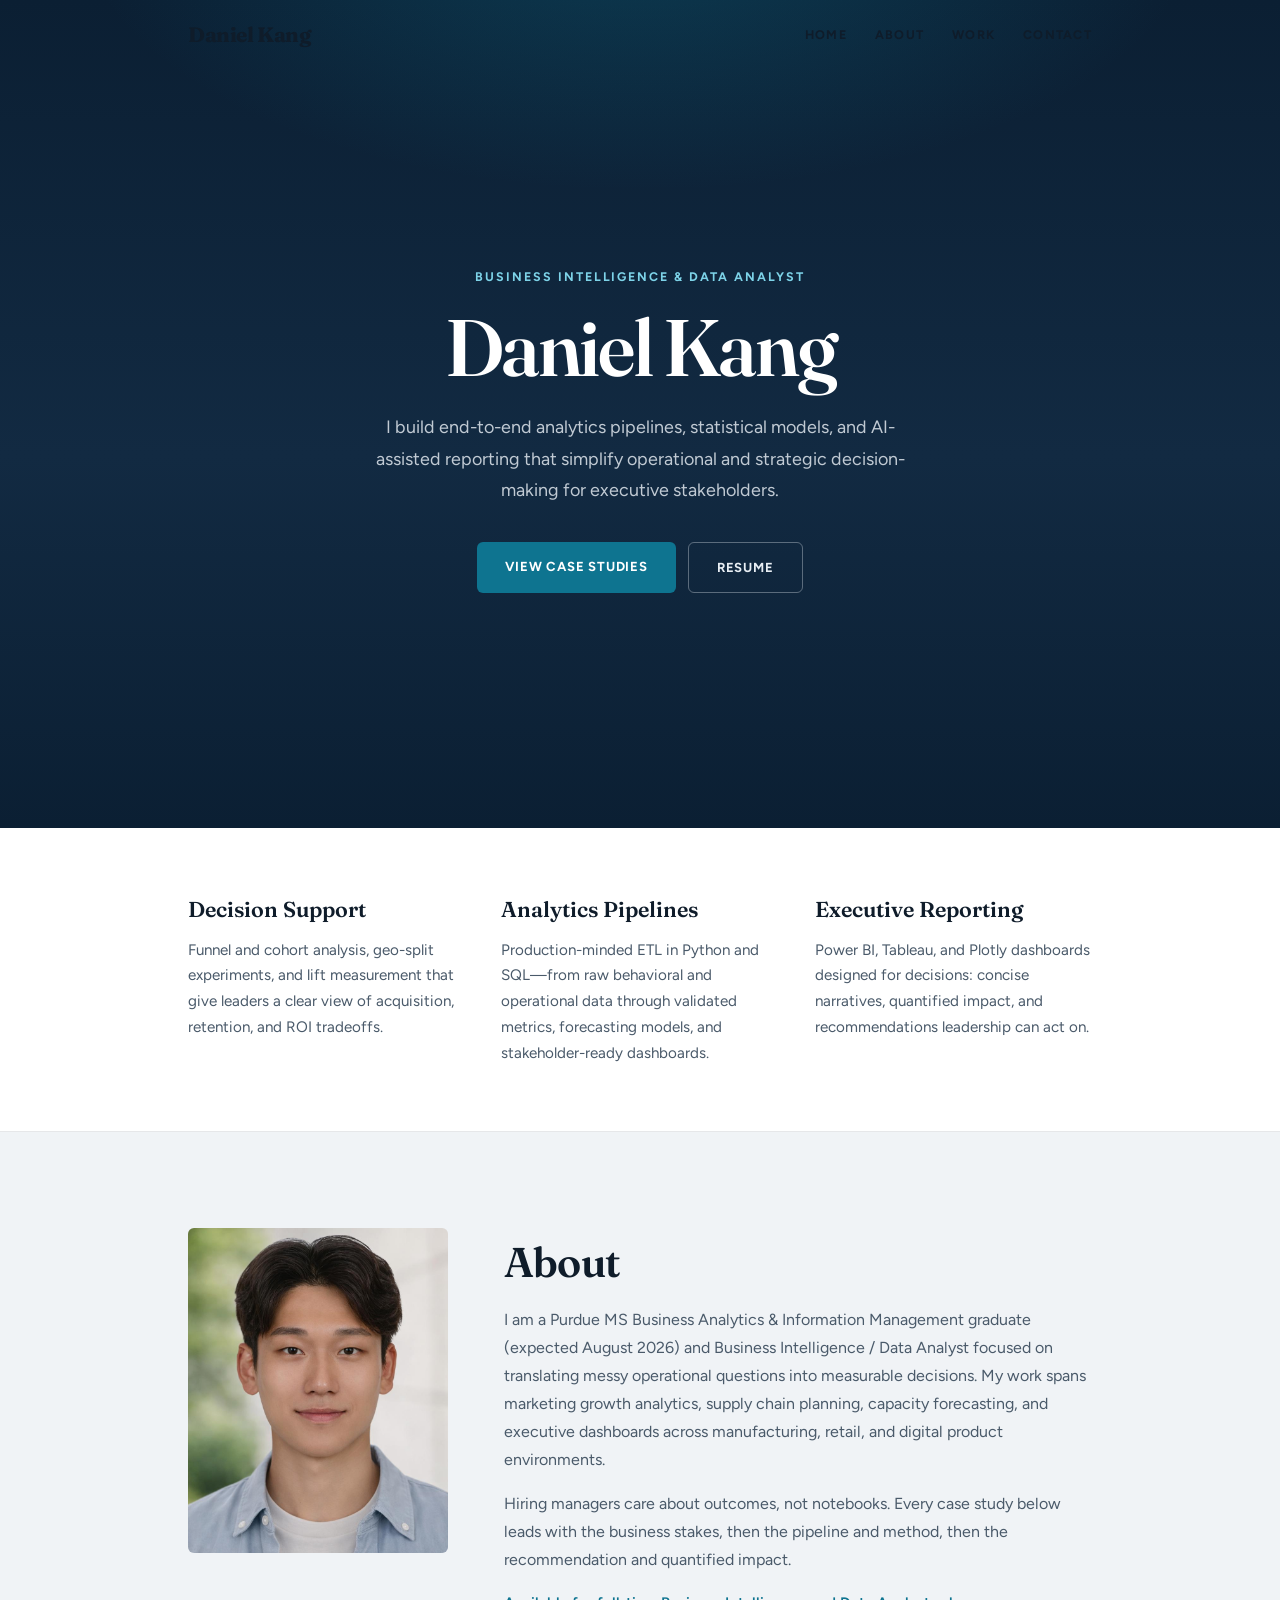
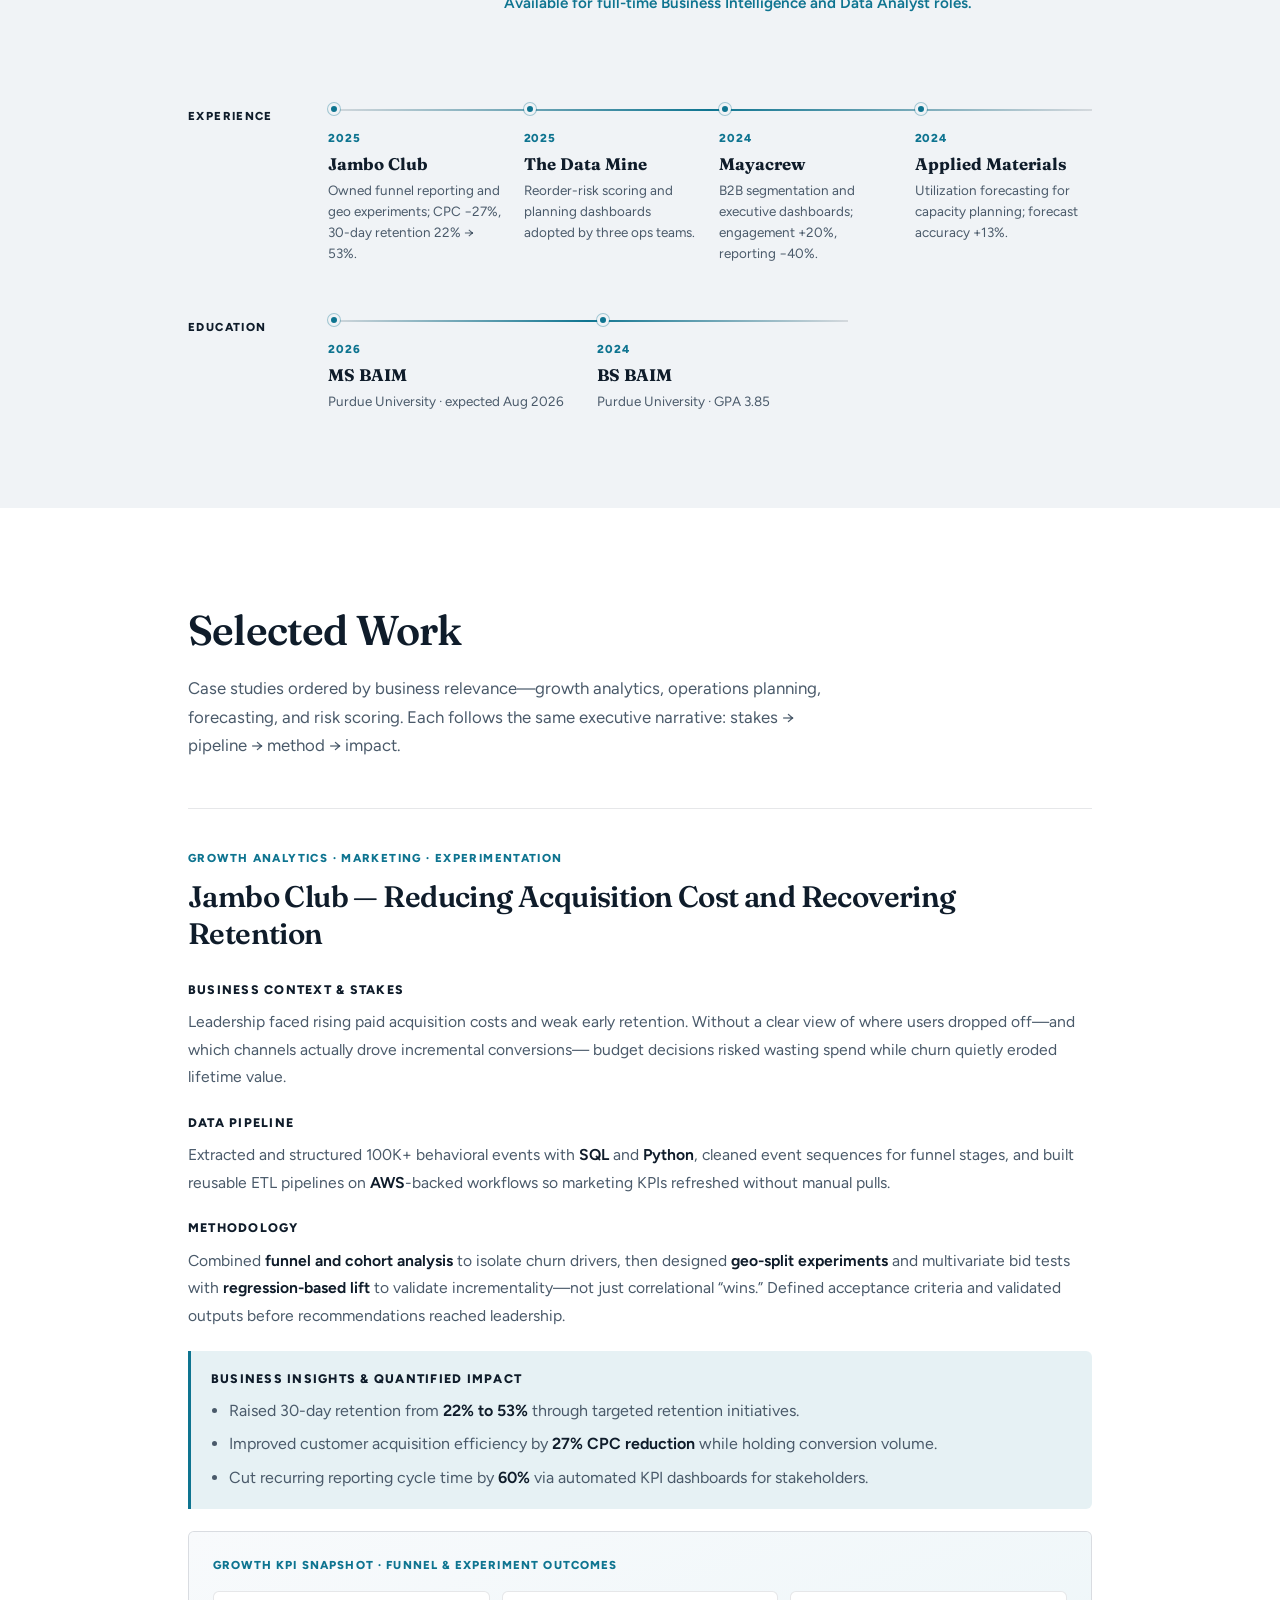
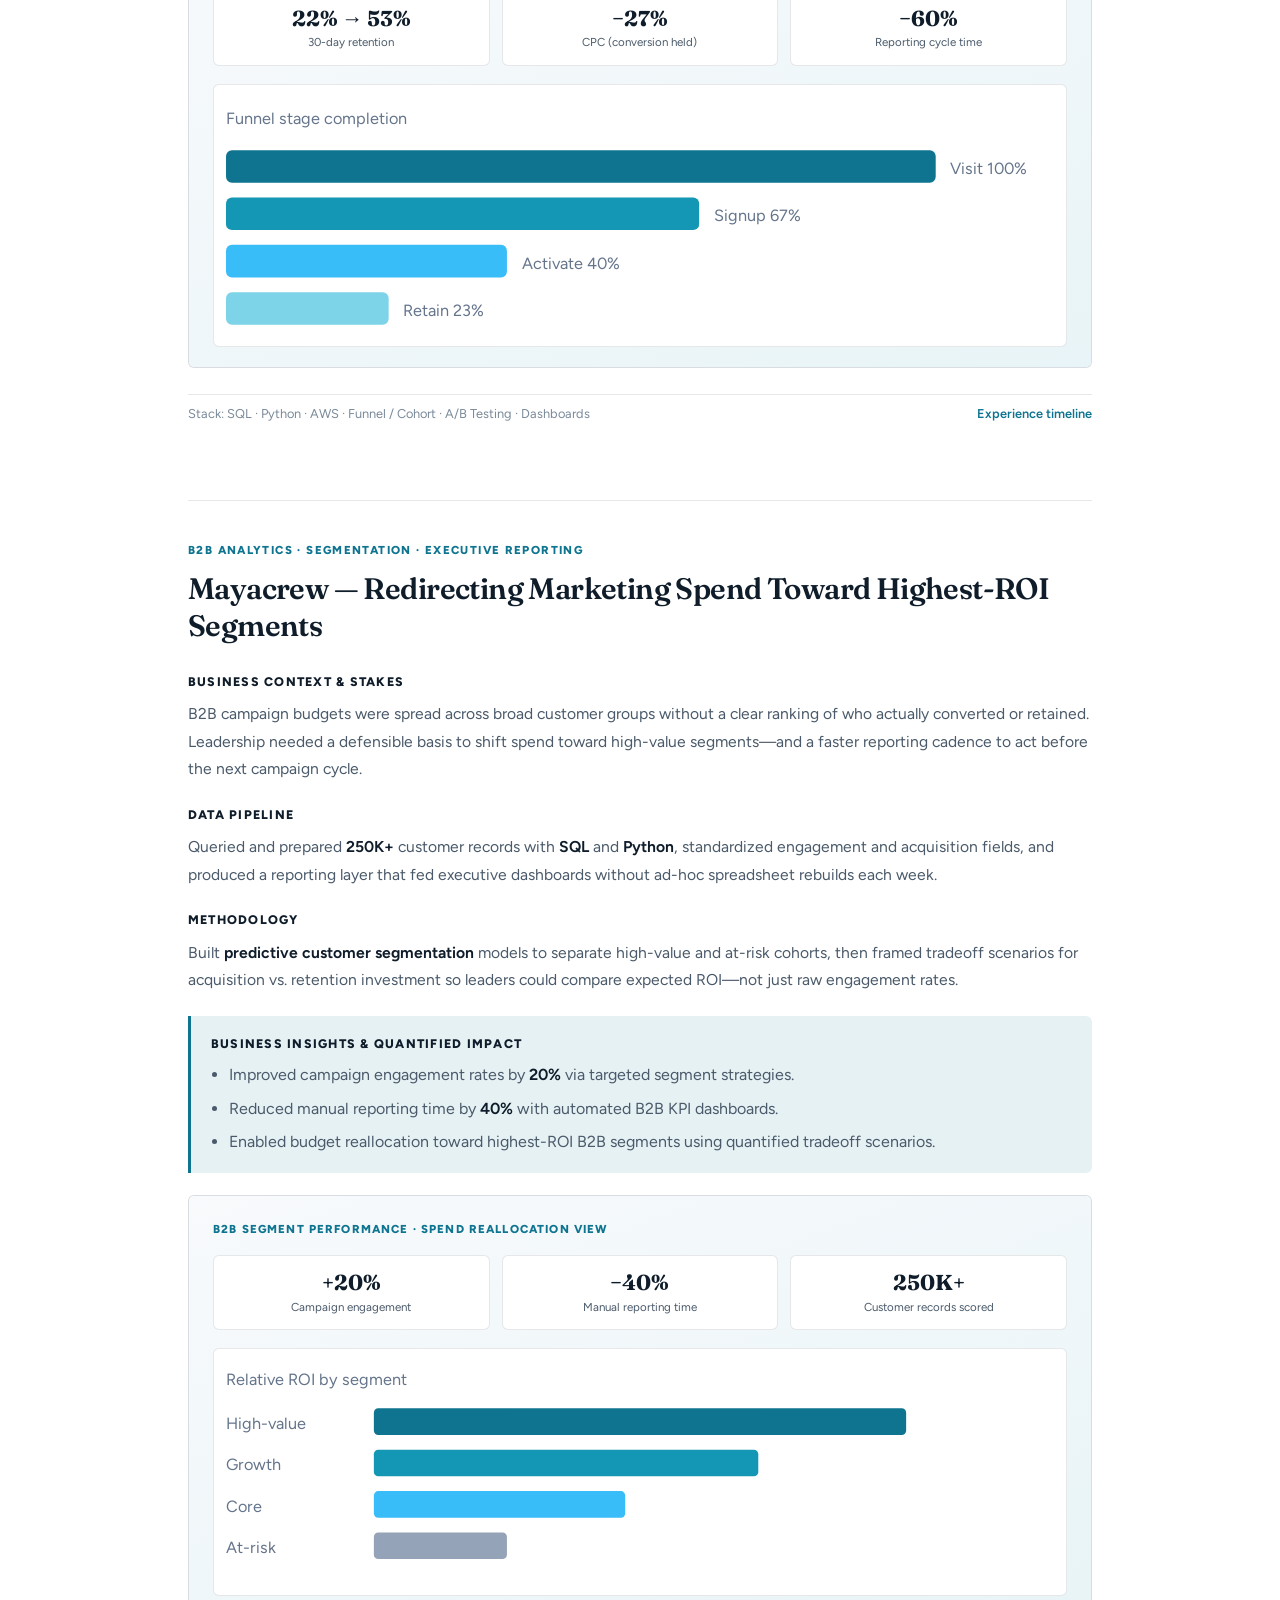
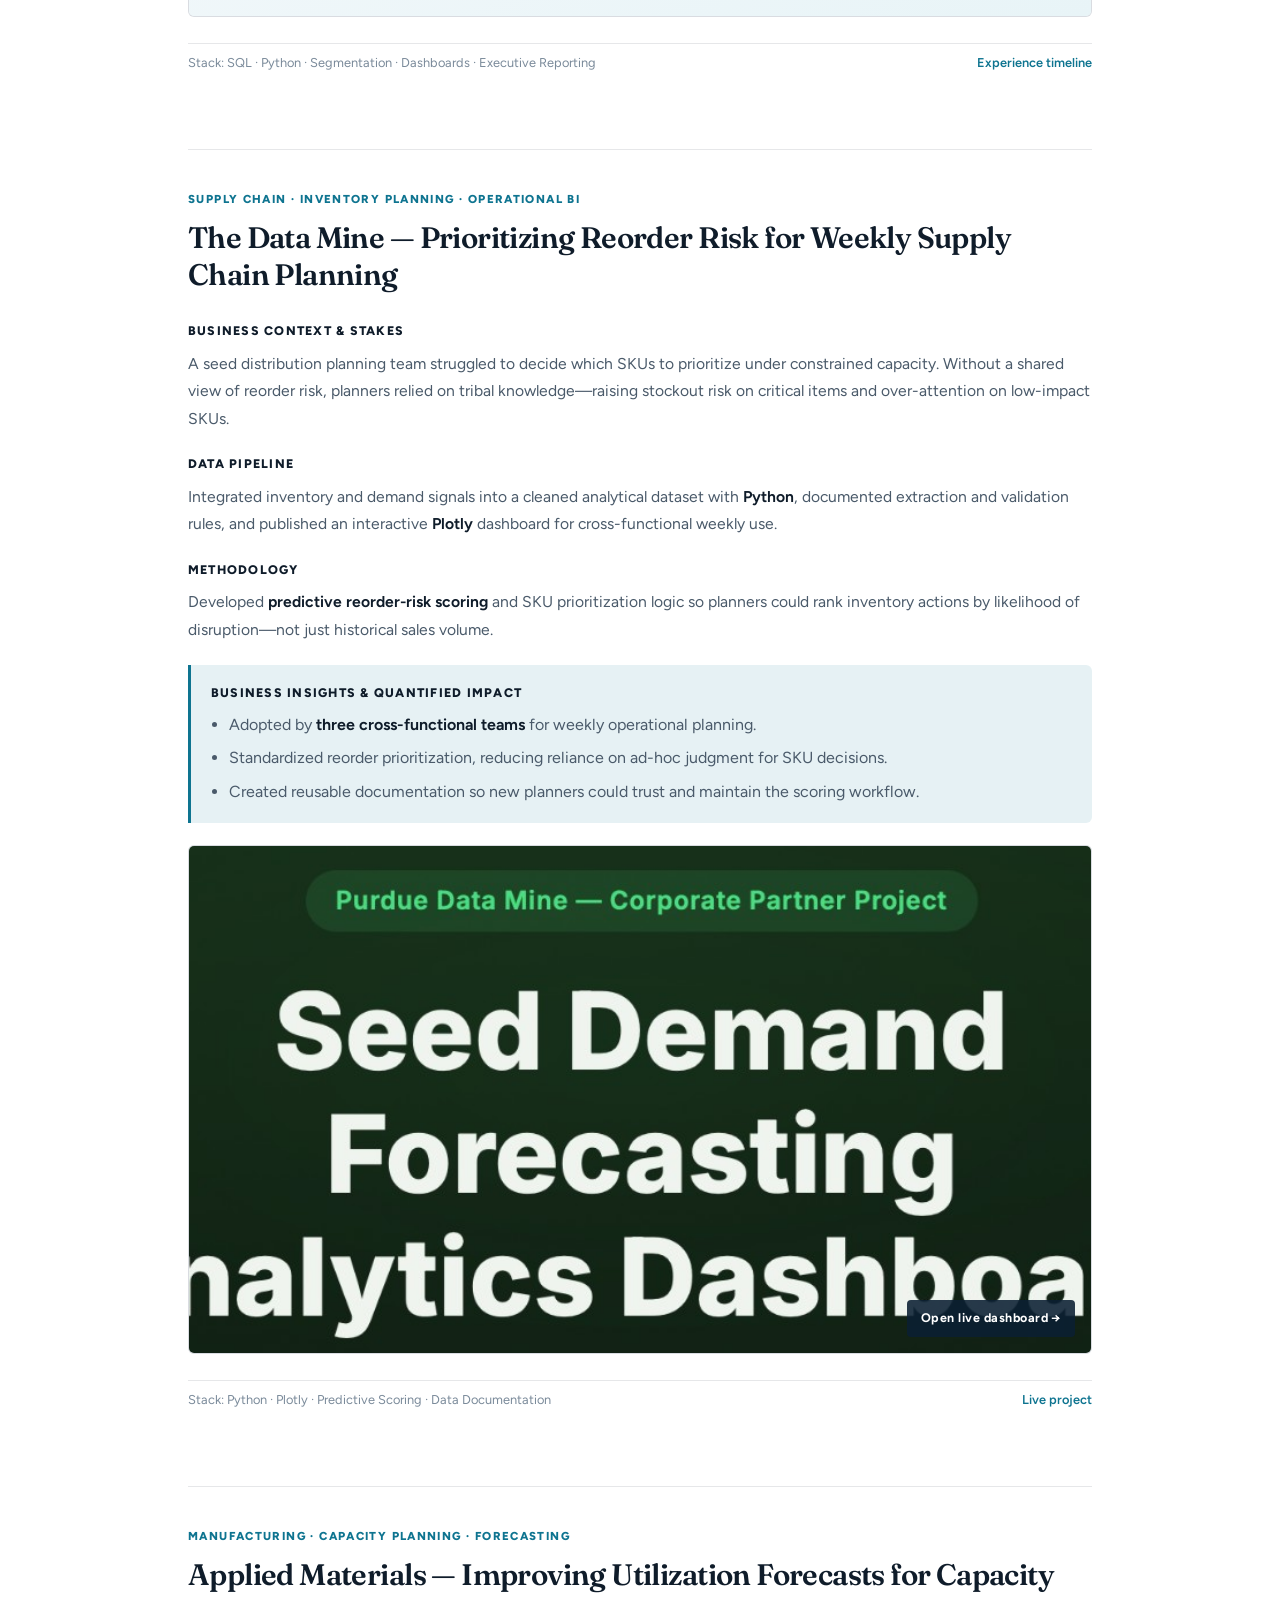
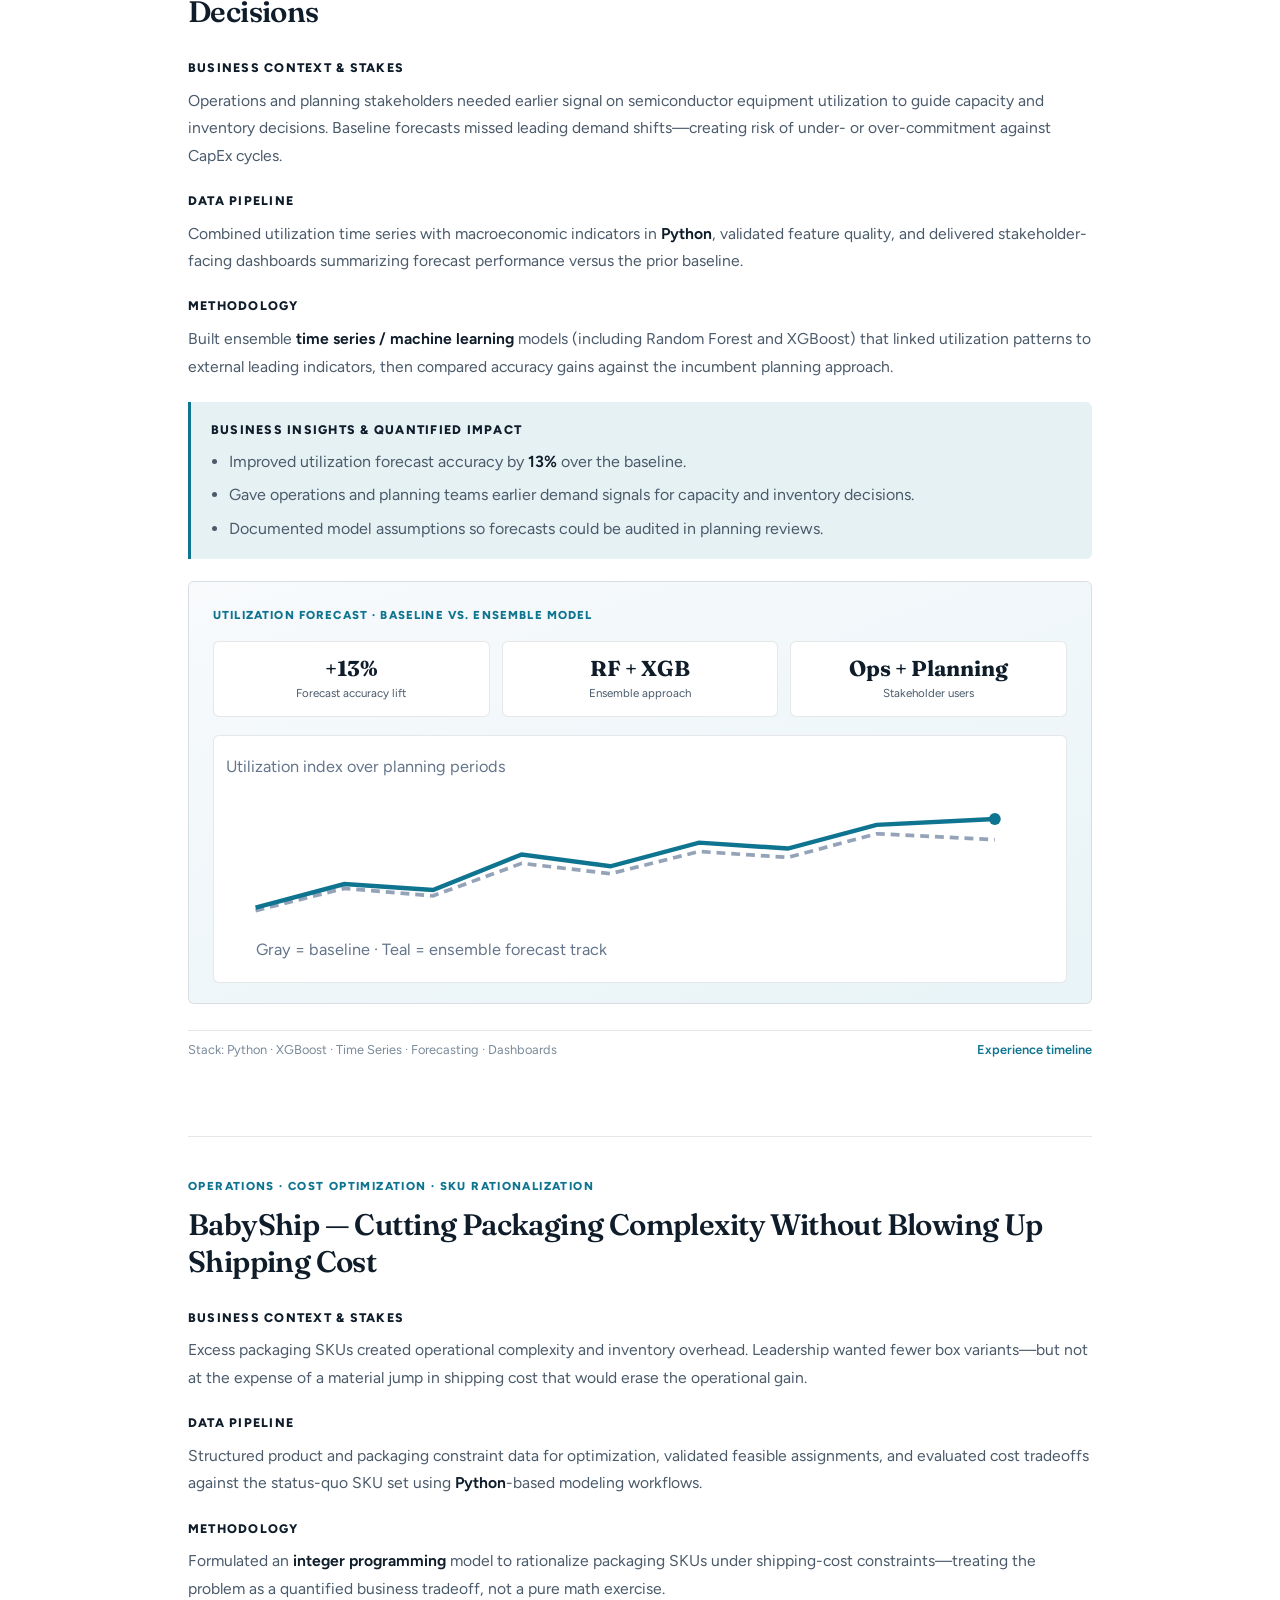
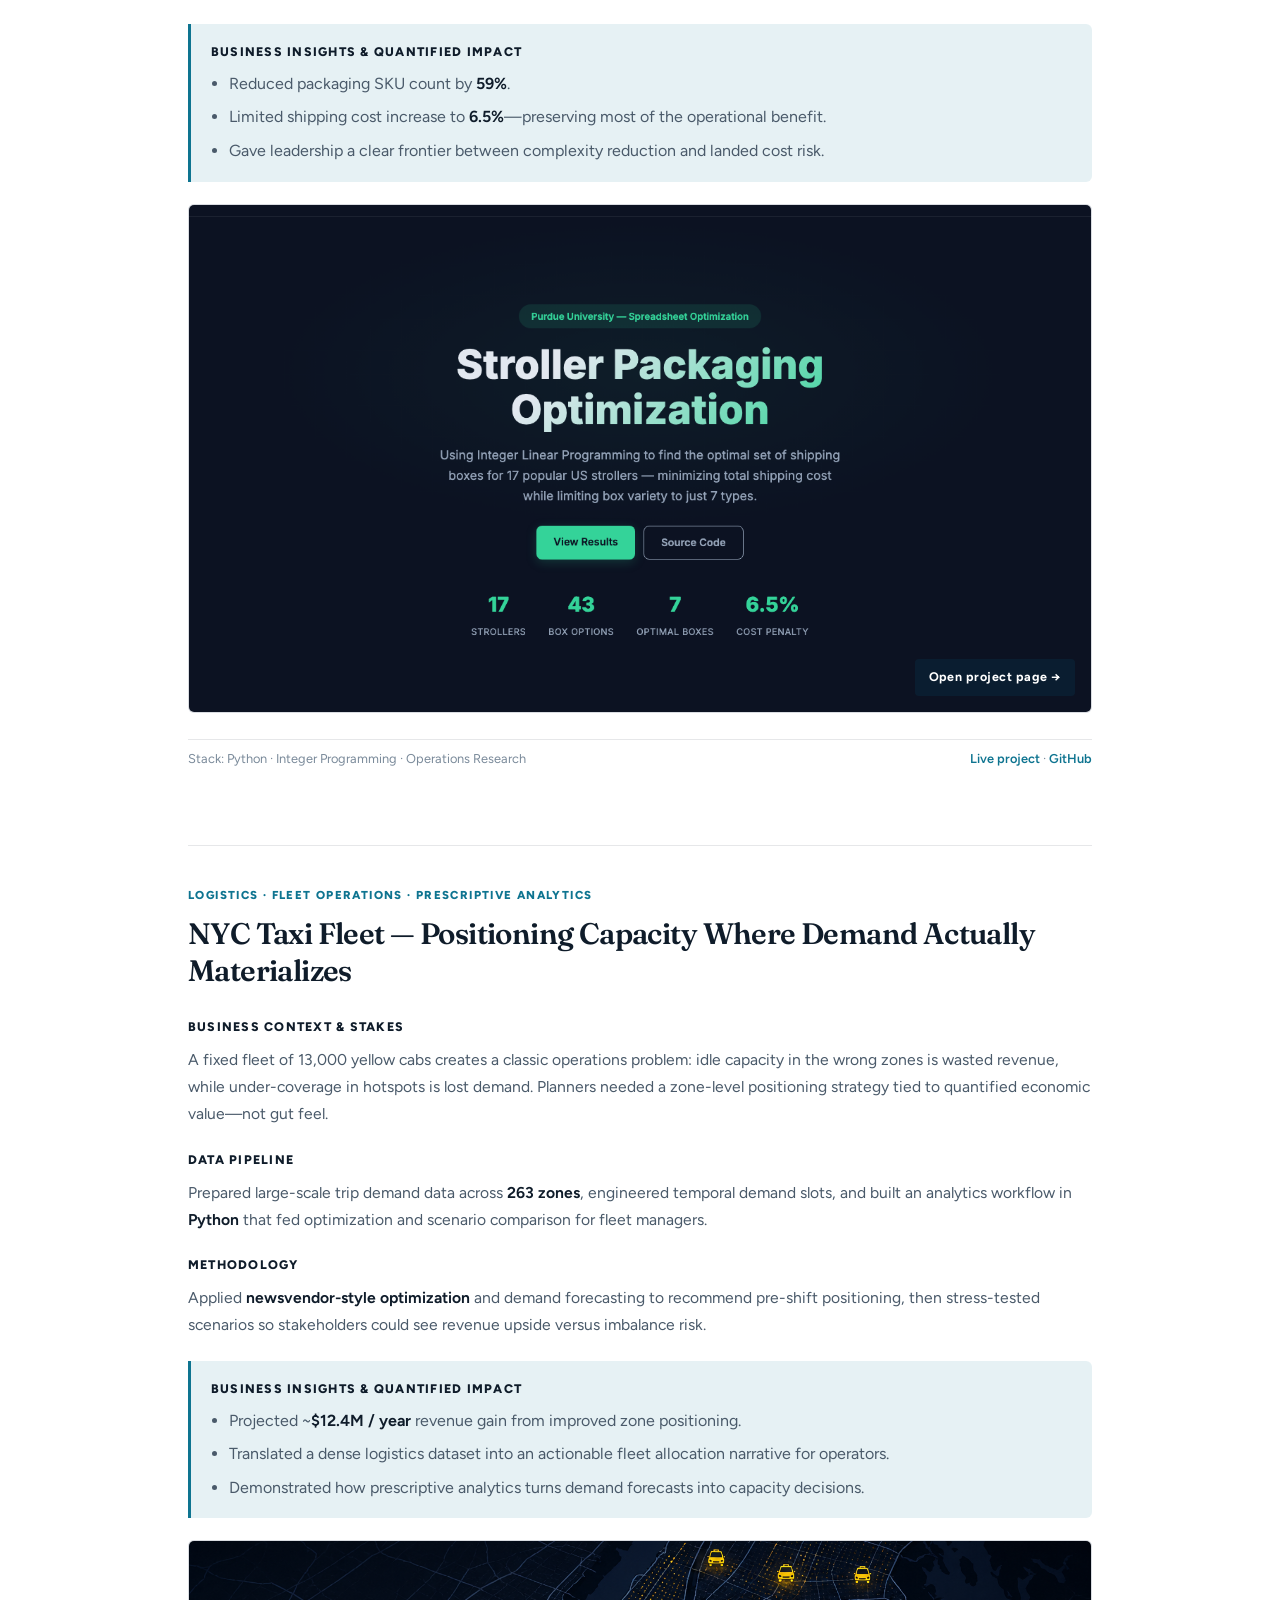
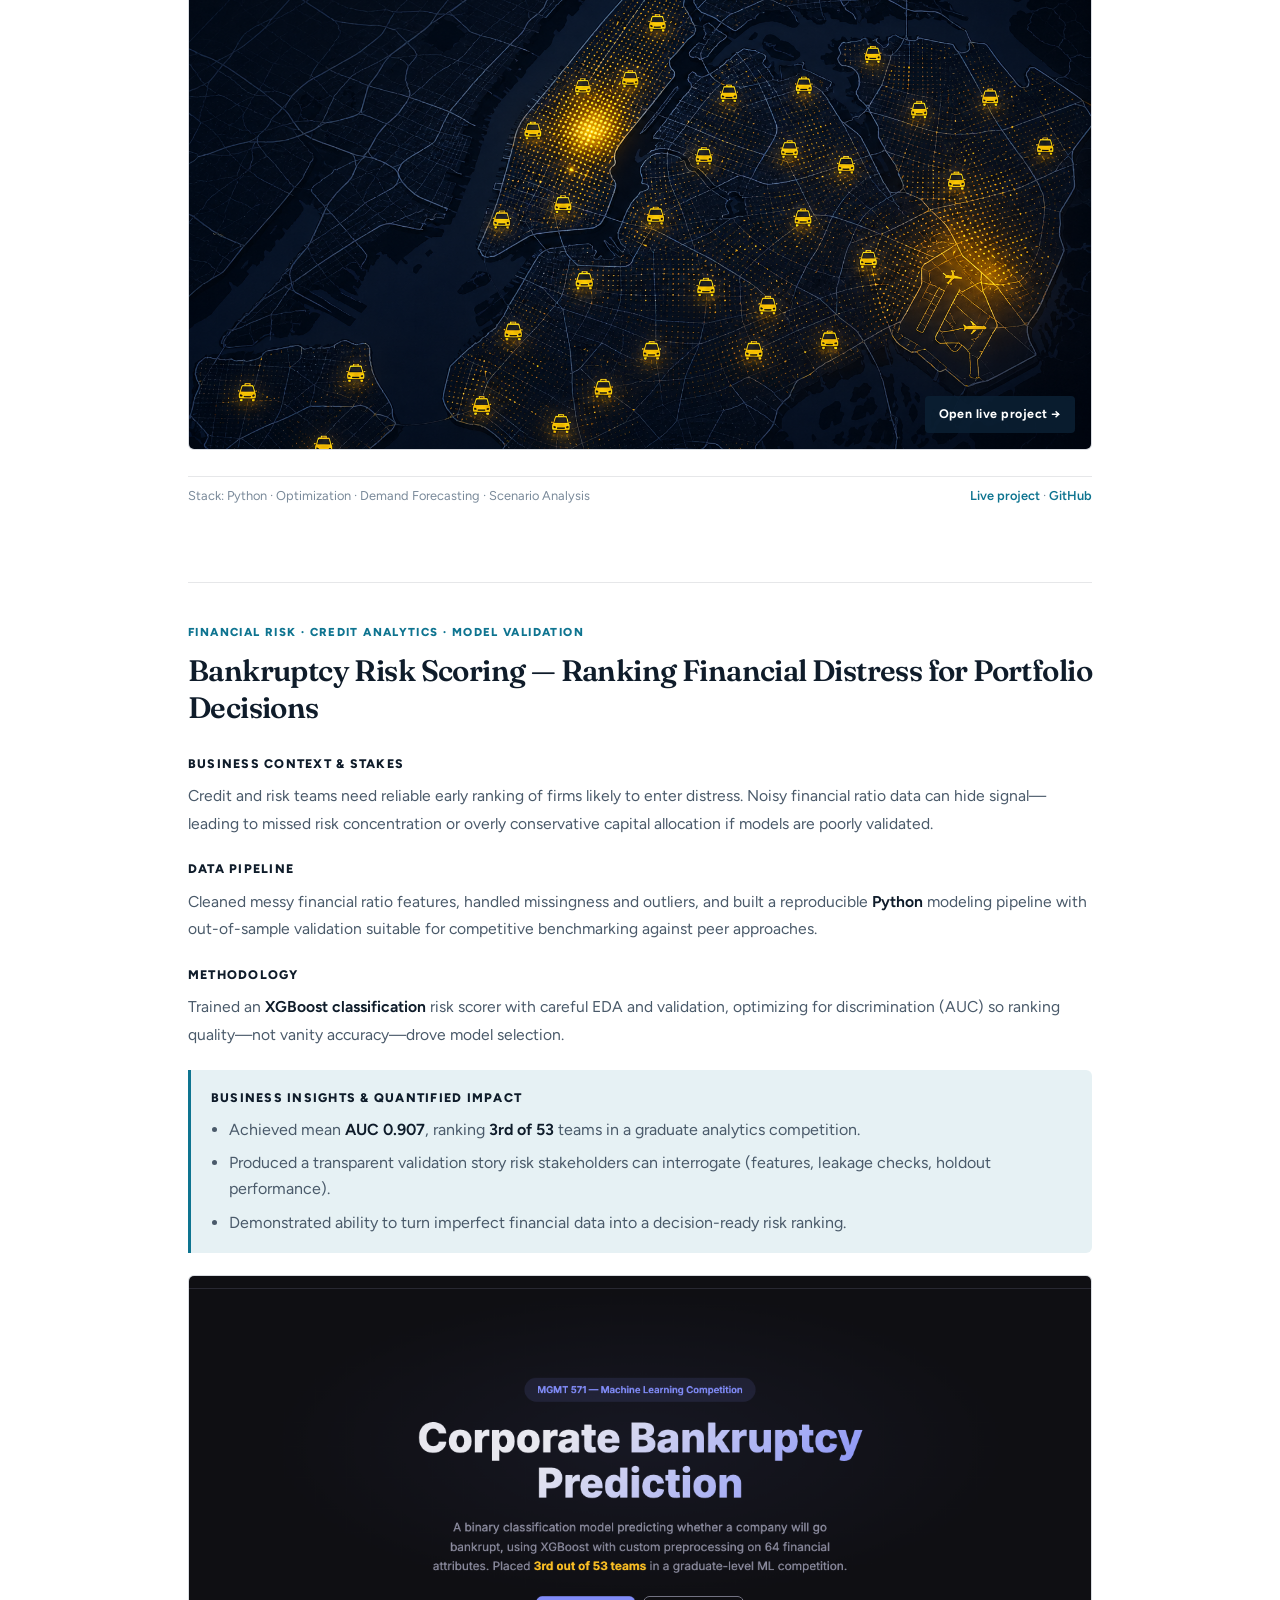
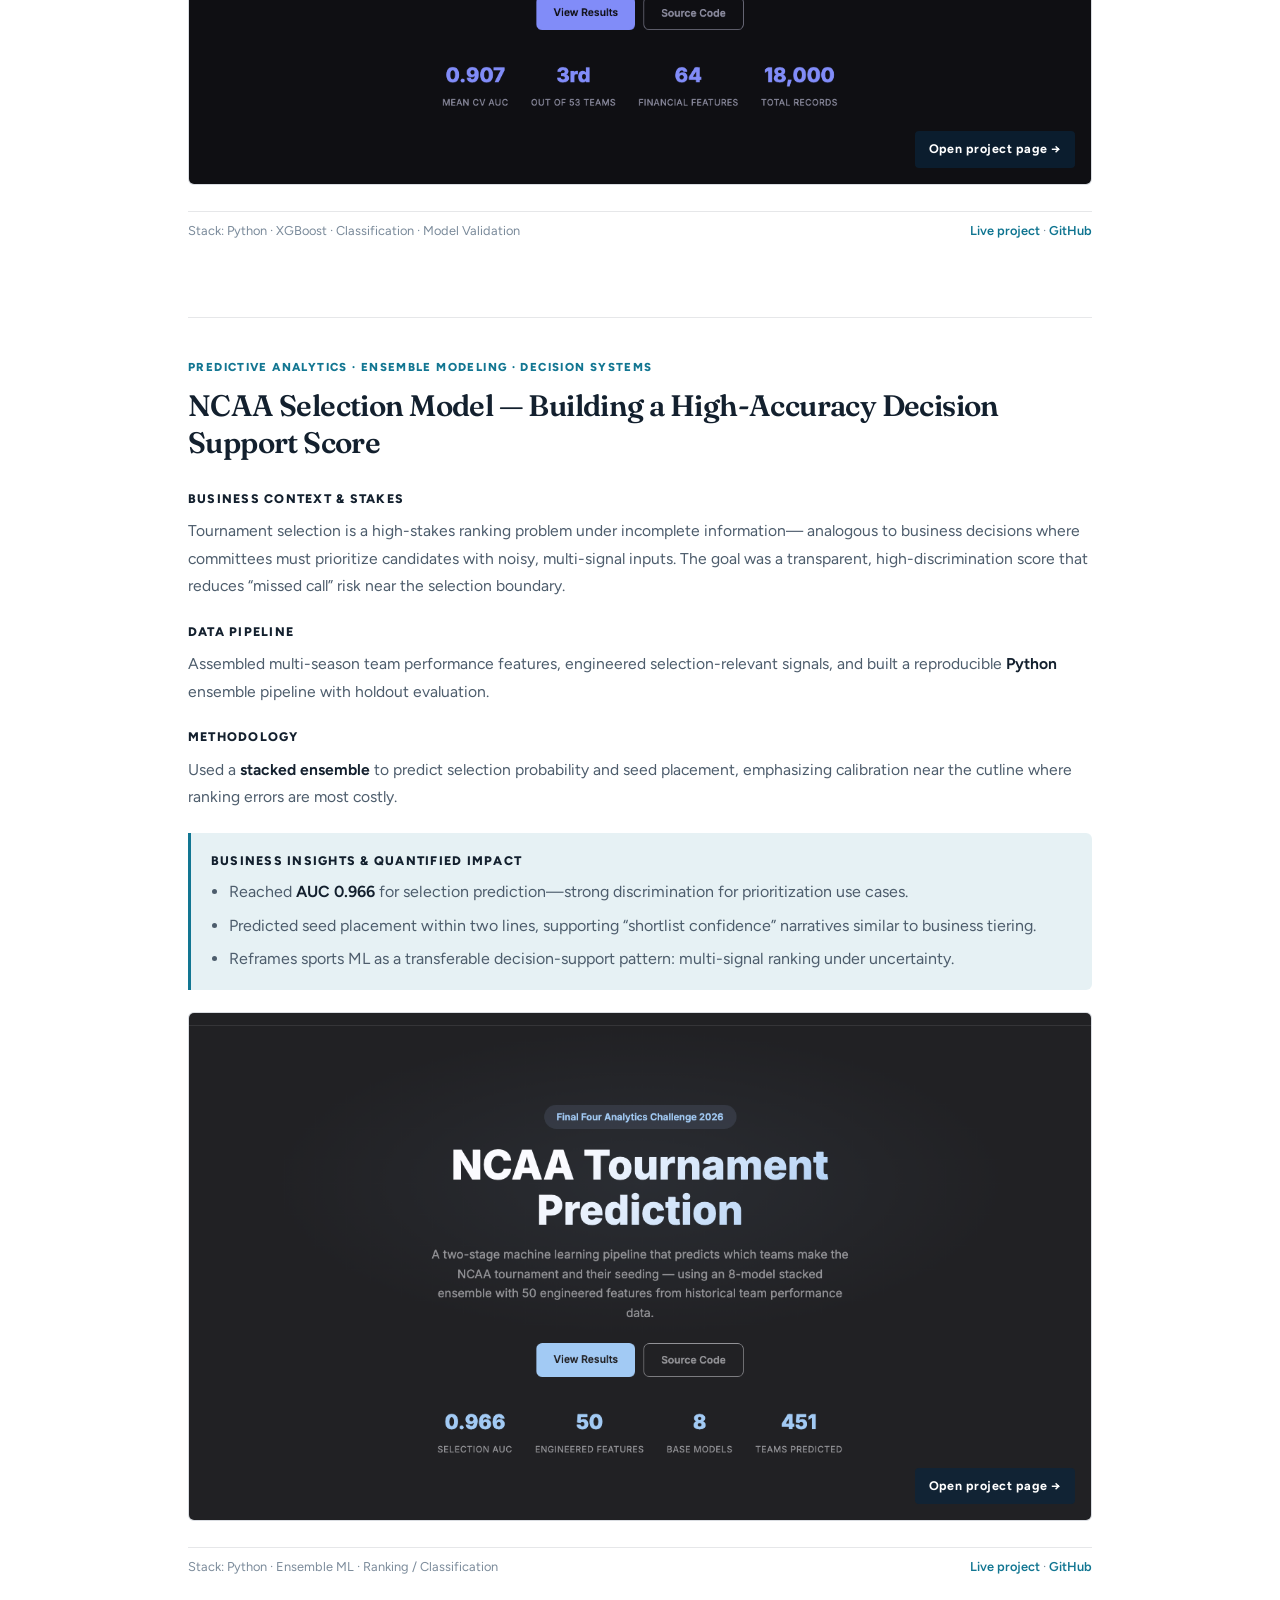
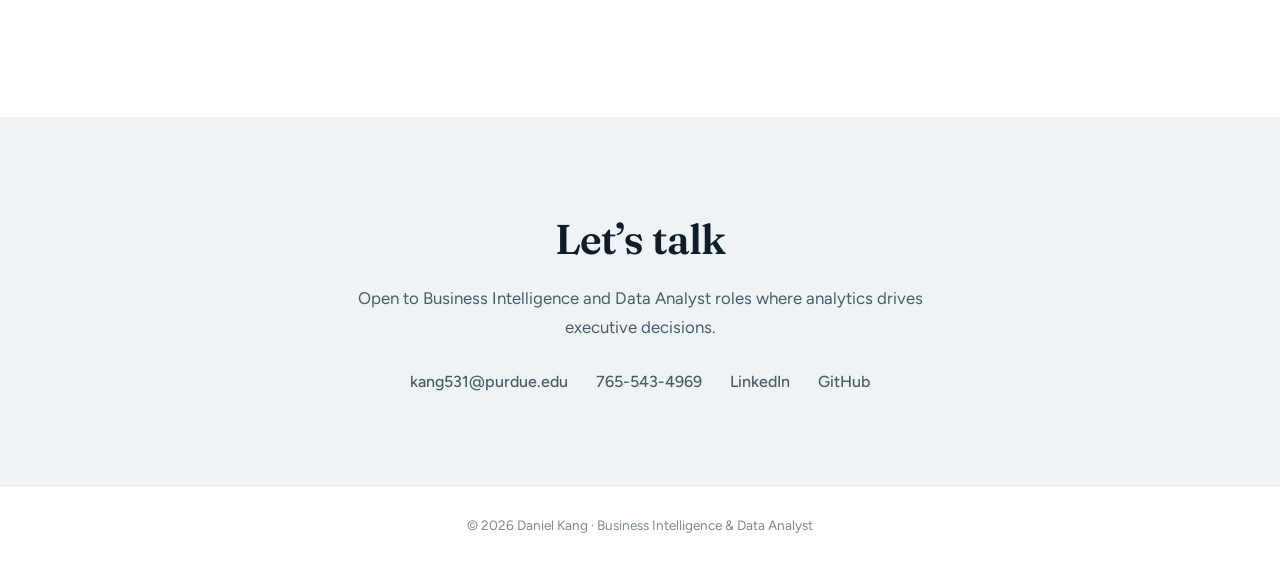
==== index.html @ 504c2516 "Replace case-study viz placeholders with screenshots and KPI boards. Use project images where availa" ====
<!DOCTYPE html>
<html lang="en">
<head>
  <meta charset="UTF-8" />
  <meta name="viewport" content="width=device-width, initial-scale=1.0" />
  <title>Daniel Kang — Business Intelligence &amp; Data Analyst</title>
  <meta name="description" content="Business Intelligence and Data Analyst specializing in end-to-end analytics pipelines, statistical modeling, and AI-assisted analytics that simplify executive decision-making." />
  <link rel="stylesheet" href="style.css?v=8" />
  <link href="https://fonts.googleapis.com/css2?family=Fraunces:opsz,wght@9..144,500;9..144,600;9..144,700&family=Figtree:wght@400;500;600;700&display=swap" rel="stylesheet" />
</head>
<body>

<nav id="navbar">
  <div class="nav-inner">
    <a href="#hero" class="nav-brand">Daniel Kang</a>
    <button class="hamburger" id="hamburger" aria-label="Menu">
      <span></span><span></span><span></span>
    </button>
    <ul class="nav-links" id="navLinks">
      <li><a href="#hero">Home</a></li>
      <li><a href="#about">About</a></li>
      <li><a href="#portfolio">Work</a></li>
      <li><a href="#contact">Contact</a></li>
    </ul>
  </div>
</nav>

<header id="hero">
  <div class="hero-atmosphere" aria-hidden="true"></div>
  <div class="hero-inner">
    <p class="hero-eyebrow">Business Intelligence &amp; Data Analyst</p>
    <h1>Daniel Kang</h1>
    <p class="hero-tagline">
      I build end-to-end analytics pipelines, statistical models, and AI-assisted reporting
      that simplify operational and strategic decision-making for executive stakeholders.
    </p>
    <div class="hero-cta">
      <a href="#portfolio" class="btn btn-primary">View Case Studies</a>
      <a href="resume.pdf?v=20260718" class="btn btn-secondary" target="_blank" rel="noopener">Resume</a>
    </div>
  </div>
</header>

<section id="services" class="services">
  <div class="container services-grid">
    <article class="service-block">
      <h3>Decision Support</h3>
      <p>
        Funnel and cohort analysis, geo-split experiments, and lift measurement that
        give leaders a clear view of acquisition, retention, and ROI tradeoffs.
      </p>
    </article>
    <article class="service-block">
      <h3>Analytics Pipelines</h3>
      <p>
        Production-minded ETL in Python and SQL—from raw behavioral and operational data
        through validated metrics, forecasting models, and stakeholder-ready dashboards.
      </p>
    </article>
    <article class="service-block">
      <h3>Executive Reporting</h3>
      <p>
        Power BI, Tableau, and Plotly dashboards designed for decisions: concise narratives,
        quantified impact, and recommendations leadership can act on.
      </p>
    </article>
  </div>
</section>

<section id="about">
  <div class="container about-layout">
    <figure class="about-photo-wrap">
      <img src="image_portfolio.jpeg" alt="Daniel Kang" class="about-photo" width="480" height="600" loading="lazy" />
    </figure>
    <div class="about-text">
      <h2 class="section-heading">About</h2>
      <p>
        I am a Purdue MS Business Analytics &amp; Information Management graduate (expected August 2026)
        and Business Intelligence / Data Analyst focused on translating messy operational questions
        into measurable decisions. My work spans marketing growth analytics, supply chain planning,
        capacity forecasting, and executive dashboards across manufacturing, retail, and digital product environments.
      </p>
      <p>
        Hiring managers care about outcomes, not notebooks. Every case study below leads with the
        business stakes, then the pipeline and method, then the recommendation and quantified impact.
      </p>
      <p class="about-availability">Available for full-time Business Intelligence and Data Analyst roles.</p>
    </div>

    <div class="timeline-panel" aria-label="Experience and education timeline">
      <div class="timeline-lane">
        <div class="timeline-lane-header"><span>Experience</span></div>
        <div class="timeline-track">
          <article class="timeline-node">
            <span class="timeline-dot"></span>
            <span class="timeline-year">2025</span>
            <h3>Jambo Club</h3>
            <p>Owned funnel reporting and geo experiments; CPC −27%, 30-day retention 22% → 53%.</p>
          </article>
          <article class="timeline-node">
            <span class="timeline-dot"></span>
            <span class="timeline-year">2025</span>
            <h3>The Data Mine</h3>
            <p>Reorder-risk scoring and planning dashboards adopted by three ops teams.</p>
          </article>
          <article class="timeline-node">
            <span class="timeline-dot"></span>
            <span class="timeline-year">2024</span>
            <h3>Mayacrew</h3>
            <p>B2B segmentation and executive dashboards; engagement +20%, reporting −40%.</p>
          </article>
          <article class="timeline-node">
            <span class="timeline-dot"></span>
            <span class="timeline-year">2024</span>
            <h3>Applied Materials</h3>
            <p>Utilization forecasting for capacity planning; forecast accuracy +13%.</p>
          </article>
        </div>
      </div>

      <div class="timeline-lane">
        <div class="timeline-lane-header"><span>Education</span></div>
        <div class="timeline-track timeline-track--education">
          <article class="timeline-node">
            <span class="timeline-dot"></span>
            <span class="timeline-year">2026</span>
            <h3>MS BAIM</h3>
            <p>Purdue University · expected Aug 2026</p>
          </article>
          <article class="timeline-node">
            <span class="timeline-dot"></span>
            <span class="timeline-year">2024</span>
            <h3>BS BAIM</h3>
            <p>Purdue University · GPA 3.85</p>
          </article>
        </div>
      </div>
    </div>
  </div>
</section>

<section id="portfolio">
  <div class="container">
    <h2 class="section-heading">Selected Work</h2>
    <p class="section-lead">
      Case studies ordered by business relevance—growth analytics, operations planning,
      forecasting, and risk scoring. Each follows the same executive narrative: stakes → pipeline → method → impact.
    </p>

    <!-- 1. Jambo Club — Growth / Marketing Analytics -->
    <article class="case-study" id="jambo">
      <header class="case-header">
        <p class="case-meta">Growth Analytics · Marketing · Experimentation</p>
        <h3>Jambo Club — Reducing Acquisition Cost and Recovering Retention</h3>
      </header>

      <div class="case-body">
        <div class="case-section">
          <h4>Business Context &amp; Stakes</h4>
          <p>
            Leadership faced rising paid acquisition costs and weak early retention. Without a clear
            view of where users dropped off—and which channels actually drove incremental conversions—
            budget decisions risked wasting spend while churn quietly eroded lifetime value.
          </p>
        </div>

        <div class="case-section">
          <h4>Data Pipeline</h4>
          <p>
            Extracted and structured 100K+ behavioral events with <strong>SQL</strong> and <strong>Python</strong>,
            cleaned event sequences for funnel stages, and built reusable ETL pipelines on
            <strong>AWS</strong>-backed workflows so marketing KPIs refreshed without manual pulls.
          </p>
        </div>

        <div class="case-section">
          <h4>Methodology</h4>
          <p>
            Combined <strong>funnel and cohort analysis</strong> to isolate churn drivers, then designed
            <strong>geo-split experiments</strong> and multivariate bid tests with <strong>regression-based lift</strong>
            to validate incrementality—not just correlational “wins.” Defined acceptance criteria and
            validated outputs before recommendations reached leadership.
          </p>
        </div>

        <div class="case-section case-impact">
          <h4>Business Insights &amp; Quantified Impact</h4>
          <ul>
            <li>Raised 30-day retention from <strong>22% to 53%</strong> through targeted retention initiatives.</li>
            <li>Improved customer acquisition efficiency by <strong>27% CPC reduction</strong> while holding conversion volume.</li>
            <li>Cut recurring reporting cycle time by <strong>60%</strong> via automated KPI dashboards for stakeholders.</li>
          </ul>
        </div>

        <figure class="case-viz" aria-label="Jambo growth analytics snapshot">
          <div class="viz-board">
            <p class="viz-board-title">Growth KPI Snapshot · Funnel &amp; Experiment Outcomes</p>
            <div class="viz-kpis">
              <div class="viz-kpi"><span class="viz-kpi-val">22% → 53%</span><span class="viz-kpi-lbl">30-day retention</span></div>
              <div class="viz-kpi"><span class="viz-kpi-val">−27%</span><span class="viz-kpi-lbl">CPC (conversion held)</span></div>
              <div class="viz-kpi"><span class="viz-kpi-val">−60%</span><span class="viz-kpi-lbl">Reporting cycle time</span></div>
            </div>
            <svg class="viz-chart" viewBox="0 0 560 160" role="img" aria-label="Funnel conversion stages">
              <text x="0" y="18" class="viz-axis">Funnel stage completion</text>
              <rect x="0" y="36" width="480" height="22" rx="4" fill="#0e7490"/>
              <text x="490" y="52" class="viz-axis">Visit 100%</text>
              <rect x="0" y="68" width="320" height="22" rx="4" fill="#1496b5"/>
              <text x="330" y="84" class="viz-axis">Signup 67%</text>
              <rect x="0" y="100" width="190" height="22" rx="4" fill="#38bdf8"/>
              <text x="200" y="116" class="viz-axis">Activate 40%</text>
              <rect x="0" y="132" width="110" height="22" rx="4" fill="#7dd3e8"/>
              <text x="120" y="148" class="viz-axis">Retain 23%</text>
            </svg>
          </div>
        </figure>

        <footer class="case-tech">
          <span>Stack: SQL · Python · AWS · Funnel / Cohort · A/B Testing · Dashboards</span>
          <span class="case-tech-links">
            <a href="#about">Experience timeline</a>
          </span>
        </footer>
      </div>
    </article>

    <!-- 2. Mayacrew — B2B Customer Analytics -->
    <article class="case-study" id="mayacrew">
      <header class="case-header">
        <p class="case-meta">B2B Analytics · Segmentation · Executive Reporting</p>
        <h3>Mayacrew — Redirecting Marketing Spend Toward Highest-ROI Segments</h3>
      </header>

      <div class="case-body">
        <div class="case-section">
          <h4>Business Context &amp; Stakes</h4>
          <p>
            B2B campaign budgets were spread across broad customer groups without a clear ranking of
            who actually converted or retained. Leadership needed a defensible basis to shift spend
            toward high-value segments—and a faster reporting cadence to act before the next campaign cycle.
          </p>
        </div>

        <div class="case-section">
          <h4>Data Pipeline</h4>
          <p>
            Queried and prepared <strong>250K+</strong> customer records with <strong>SQL</strong> and <strong>Python</strong>,
            standardized engagement and acquisition fields, and produced a reporting layer that fed
            executive dashboards without ad-hoc spreadsheet rebuilds each week.
          </p>
        </div>

        <div class="case-section">
          <h4>Methodology</h4>
          <p>
            Built <strong>predictive customer segmentation</strong> models to separate high-value and at-risk
            cohorts, then framed tradeoff scenarios for acquisition vs. retention investment so leaders
            could compare expected ROI—not just raw engagement rates.
          </p>
        </div>

        <div class="case-section case-impact">
          <h4>Business Insights &amp; Quantified Impact</h4>
          <ul>
            <li>Improved campaign engagement rates by <strong>20%</strong> via targeted segment strategies.</li>
            <li>Reduced manual reporting time by <strong>40%</strong> with automated B2B KPI dashboards.</li>
            <li>Enabled budget reallocation toward highest-ROI B2B segments using quantified tradeoff scenarios.</li>
          </ul>
        </div>

        <figure class="case-viz" aria-label="Mayacrew segment performance snapshot">
          <div class="viz-board">
            <p class="viz-board-title">B2B Segment Performance · Spend Reallocation View</p>
            <div class="viz-kpis">
              <div class="viz-kpi"><span class="viz-kpi-val">+20%</span><span class="viz-kpi-lbl">Campaign engagement</span></div>
              <div class="viz-kpi"><span class="viz-kpi-val">−40%</span><span class="viz-kpi-lbl">Manual reporting time</span></div>
              <div class="viz-kpi"><span class="viz-kpi-val">250K+</span><span class="viz-kpi-lbl">Customer records scored</span></div>
            </div>
            <svg class="viz-chart" viewBox="0 0 560 150" role="img" aria-label="Segment ROI ranking bars">
              <text x="0" y="16" class="viz-axis">Relative ROI by segment</text>
              <rect x="100" y="32" width="360" height="18" rx="3" fill="#0e7490"/>
              <text x="0" y="46" class="viz-axis">High-value</text>
              <rect x="100" y="60" width="260" height="18" rx="3" fill="#1496b5"/>
              <text x="0" y="74" class="viz-axis">Growth</text>
              <rect x="100" y="88" width="170" height="18" rx="3" fill="#38bdf8"/>
              <text x="0" y="102" class="viz-axis">Core</text>
              <rect x="100" y="116" width="90" height="18" rx="3" fill="#94a3b8"/>
              <text x="0" y="130" class="viz-axis">At-risk</text>
            </svg>
          </div>
        </figure>

        <footer class="case-tech">
          <span>Stack: SQL · Python · Segmentation · Dashboards · Executive Reporting</span>
          <span class="case-tech-links"><a href="#about">Experience timeline</a></span>
        </footer>
      </div>
    </article>

    <!-- 3. Data Mine — Supply Chain Ops -->
    <article class="case-study" id="datamine">
      <header class="case-header">
        <p class="case-meta">Supply Chain · Inventory Planning · Operational BI</p>
        <h3>The Data Mine — Prioritizing Reorder Risk for Weekly Supply Chain Planning</h3>
      </header>

      <div class="case-body">
        <div class="case-section">
          <h4>Business Context &amp; Stakes</h4>
          <p>
            A seed distribution planning team struggled to decide which SKUs to prioritize under
            constrained capacity. Without a shared view of reorder risk, planners relied on tribal
            knowledge—raising stockout risk on critical items and over-attention on low-impact SKUs.
          </p>
        </div>

        <div class="case-section">
          <h4>Data Pipeline</h4>
          <p>
            Integrated inventory and demand signals into a cleaned analytical dataset with
            <strong>Python</strong>, documented extraction and validation rules, and published an
            interactive <strong>Plotly</strong> dashboard for cross-functional weekly use.
          </p>
        </div>

        <div class="case-section">
          <h4>Methodology</h4>
          <p>
            Developed <strong>predictive reorder-risk scoring</strong> and SKU prioritization logic so
            planners could rank inventory actions by likelihood of disruption—not just historical sales volume.
          </p>
        </div>

        <div class="case-section case-impact">
          <h4>Business Insights &amp; Quantified Impact</h4>
          <ul>
            <li>Adopted by <strong>three cross-functional teams</strong> for weekly operational planning.</li>
            <li>Standardized reorder prioritization, reducing reliance on ad-hoc judgment for SKU decisions.</li>
            <li>Created reusable documentation so new planners could trust and maintain the scoring workflow.</li>
          </ul>
        </div>

        <figure class="case-viz">
          <a class="case-viz-link" href="https://daniel-kang-vs.github.io/seed-demand-forecasting/" target="_blank" rel="noopener">
            <img src="project-dashboard.png" alt="Seed demand reorder-risk dashboard" loading="lazy" />
            <span class="case-viz-cta">Open live dashboard →</span>
          </a>
        </figure>

        <footer class="case-tech">
          <span>Stack: Python · Plotly · Predictive Scoring · Data Documentation</span>
          <span class="case-tech-links">
            <a href="https://daniel-kang-vs.github.io/seed-demand-forecasting/" target="_blank" rel="noopener">Live project</a>
          </span>
        </footer>
      </div>
    </article>

    <!-- 4. Applied Materials — Forecasting -->
    <article class="case-study" id="applied-materials">
      <header class="case-header">
        <p class="case-meta">Manufacturing · Capacity Planning · Forecasting</p>
        <h3>Applied Materials — Improving Utilization Forecasts for Capacity Decisions</h3>
      </header>

      <div class="case-body">
        <div class="case-section">
          <h4>Business Context &amp; Stakes</h4>
          <p>
            Operations and planning stakeholders needed earlier signal on semiconductor equipment
            utilization to guide capacity and inventory decisions. Baseline forecasts missed leading
            demand shifts—creating risk of under- or over-commitment against CapEx cycles.
          </p>
        </div>

        <div class="case-section">
          <h4>Data Pipeline</h4>
          <p>
            Combined utilization time series with macroeconomic indicators in <strong>Python</strong>,
            validated feature quality, and delivered stakeholder-facing dashboards summarizing forecast
            performance versus the prior baseline.
          </p>
        </div>

        <div class="case-section">
          <h4>Methodology</h4>
          <p>
            Built ensemble <strong>time series / machine learning</strong> models (including Random Forest
            and XGBoost) that linked utilization patterns to external leading indicators, then compared
            accuracy gains against the incumbent planning approach.
          </p>
        </div>

        <div class="case-section case-impact">
          <h4>Business Insights &amp; Quantified Impact</h4>
          <ul>
            <li>Improved utilization forecast accuracy by <strong>13%</strong> over the baseline.</li>
            <li>Gave operations and planning teams earlier demand signals for capacity and inventory decisions.</li>
            <li>Documented model assumptions so forecasts could be audited in planning reviews.</li>
          </ul>
        </div>

        <figure class="case-viz" aria-label="Applied Materials forecast accuracy snapshot">
          <div class="viz-board">
            <p class="viz-board-title">Utilization Forecast · Baseline vs. Ensemble Model</p>
            <div class="viz-kpis">
              <div class="viz-kpi"><span class="viz-kpi-val">+13%</span><span class="viz-kpi-lbl">Forecast accuracy lift</span></div>
              <div class="viz-kpi"><span class="viz-kpi-val">RF + XGB</span><span class="viz-kpi-lbl">Ensemble approach</span></div>
              <div class="viz-kpi"><span class="viz-kpi-val">Ops + Planning</span><span class="viz-kpi-lbl">Stakeholder users</span></div>
            </div>
            <svg class="viz-chart" viewBox="0 0 560 150" role="img" aria-label="Forecast versus actual trend">
              <text x="0" y="16" class="viz-axis">Utilization index over planning periods</text>
              <polyline fill="none" stroke="#94a3b8" stroke-width="2.5" stroke-dasharray="6 4"
                points="20,110 80,95 140,100 200,78 260,85 320,70 380,74 440,58 520,62"/>
              <polyline fill="none" stroke="#0e7490" stroke-width="3"
                points="20,108 80,92 140,96 200,72 260,80 320,64 380,68 440,52 520,48"/>
              <circle cx="520" cy="48" r="4" fill="#0e7490"/>
              <text x="20" y="140" class="viz-axis">Gray = baseline · Teal = ensemble forecast track</text>
            </svg>
          </div>
        </figure>

        <footer class="case-tech">
          <span>Stack: Python · XGBoost · Time Series · Forecasting · Dashboards</span>
          <span class="case-tech-links"><a href="#about">Experience timeline</a></span>
        </footer>
      </div>
    </article>

    <!-- 5. BabyShip — Packaging Optimization -->
    <article class="case-study" id="babyship">
      <header class="case-header">
        <p class="case-meta">Operations · Cost Optimization · SKU Rationalization</p>
        <h3>BabyShip — Cutting Packaging Complexity Without Blowing Up Shipping Cost</h3>
      </header>

      <div class="case-body">
        <div class="case-section">
          <h4>Business Context &amp; Stakes</h4>
          <p>
            Excess packaging SKUs created operational complexity and inventory overhead. Leadership
            wanted fewer box variants—but not at the expense of a material jump in shipping cost that
            would erase the operational gain.
          </p>
        </div>

        <div class="case-section">
          <h4>Data Pipeline</h4>
          <p>
            Structured product and packaging constraint data for optimization, validated feasible
            assignments, and evaluated cost tradeoffs against the status-quo SKU set using
            <strong>Python</strong>-based modeling workflows.
          </p>
        </div>

        <div class="case-section">
          <h4>Methodology</h4>
          <p>
            Formulated an <strong>integer programming</strong> model to rationalize packaging SKUs under
            shipping-cost constraints—treating the problem as a quantified business tradeoff, not a
            pure math exercise.
          </p>
        </div>

        <div class="case-section case-impact">
          <h4>Business Insights &amp; Quantified Impact</h4>
          <ul>
            <li>Reduced packaging SKU count by <strong>59%</strong>.</li>
            <li>Limited shipping cost increase to <strong>6.5%</strong>—preserving most of the operational benefit.</li>
            <li>Gave leadership a clear frontier between complexity reduction and landed cost risk.</li>
          </ul>
        </div>

        <figure class="case-viz">
          <a class="case-viz-link" href="https://daniel-kang-vs.github.io/stroller-box-optimization/" target="_blank" rel="noopener">
            <img src="project-ip-optimization.png" alt="BabyShip packaging optimization results" loading="lazy" />
            <span class="case-viz-cta">Open project page →</span>
          </a>
        </figure>

        <footer class="case-tech">
          <span>Stack: Python · Integer Programming · Operations Research</span>
          <span class="case-tech-links">
            <a href="https://daniel-kang-vs.github.io/stroller-box-optimization/" target="_blank" rel="noopener">Live project</a>
            · <a href="https://github.com/daniel-kang-vs" target="_blank" rel="noopener">GitHub</a>
          </span>
        </footer>
      </div>
    </article>

    <!-- 6. NYC Taxi — Logistics Optimization -->
    <article class="case-study" id="nyc-taxi">
      <header class="case-header">
        <p class="case-meta">Logistics · Fleet Operations · Prescriptive Analytics</p>
        <h3>NYC Taxi Fleet — Positioning Capacity Where Demand Actually Materializes</h3>
      </header>

      <div class="case-body">
        <div class="case-section">
          <h4>Business Context &amp; Stakes</h4>
          <p>
            A fixed fleet of 13,000 yellow cabs creates a classic operations problem: idle capacity in
            the wrong zones is wasted revenue, while under-coverage in hotspots is lost demand.
            Planners needed a zone-level positioning strategy tied to quantified economic value—not gut feel.
          </p>
        </div>

        <div class="case-section">
          <h4>Data Pipeline</h4>
          <p>
            Prepared large-scale trip demand data across <strong>263 zones</strong>, engineered temporal
            demand slots, and built an analytics workflow in <strong>Python</strong> that fed optimization
            and scenario comparison for fleet managers.
          </p>
        </div>

        <div class="case-section">
          <h4>Methodology</h4>
          <p>
            Applied <strong>newsvendor-style optimization</strong> and demand forecasting to recommend
            pre-shift positioning, then stress-tested scenarios so stakeholders could see revenue upside
            versus imbalance risk.
          </p>
        </div>

        <div class="case-section case-impact">
          <h4>Business Insights &amp; Quantified Impact</h4>
          <ul>
            <li>Projected ~<strong>$12.4M / year</strong> revenue gain from improved zone positioning.</li>
            <li>Translated a dense logistics dataset into an actionable fleet allocation narrative for operators.</li>
            <li>Demonstrated how prescriptive analytics turns demand forecasts into capacity decisions.</li>
          </ul>
        </div>

        <figure class="case-viz">
          <a class="case-viz-link" href="https://daniel-kang-vs.github.io/nyc-taxi-fleet-optimization/" target="_blank" rel="noopener">
            <img src="project-nyc-taxi.png" alt="NYC taxi fleet optimization dashboard" loading="lazy" />
            <span class="case-viz-cta">Open live project →</span>
          </a>
        </figure>

        <footer class="case-tech">
          <span>Stack: Python · Optimization · Demand Forecasting · Scenario Analysis</span>
          <span class="case-tech-links">
            <a href="https://daniel-kang-vs.github.io/nyc-taxi-fleet-optimization/" target="_blank" rel="noopener">Live project</a>
            · <a href="https://github.com/daniel-kang-vs" target="_blank" rel="noopener">GitHub</a>
          </span>
        </footer>
      </div>
    </article>

    <!-- 7. Bankruptcy — Risk Scoring (reframed) -->
    <article class="case-study" id="bankruptcy">
      <header class="case-header">
        <p class="case-meta">Financial Risk · Credit Analytics · Model Validation</p>
        <h3>Bankruptcy Risk Scoring — Ranking Financial Distress for Portfolio Decisions</h3>
      </header>

      <div class="case-body">
        <div class="case-section">
          <h4>Business Context &amp; Stakes</h4>
          <p>
            Credit and risk teams need reliable early ranking of firms likely to enter distress.
            Noisy financial ratio data can hide signal—leading to missed risk concentration or
            overly conservative capital allocation if models are poorly validated.
          </p>
        </div>

        <div class="case-section">
          <h4>Data Pipeline</h4>
          <p>
            Cleaned messy financial ratio features, handled missingness and outliers, and built a
            reproducible <strong>Python</strong> modeling pipeline with out-of-sample validation suitable
            for competitive benchmarking against peer approaches.
          </p>
        </div>

        <div class="case-section">
          <h4>Methodology</h4>
          <p>
            Trained an <strong>XGBoost classification</strong> risk scorer with careful EDA and validation,
            optimizing for discrimination (AUC) so ranking quality—not vanity accuracy—drove model selection.
          </p>
        </div>

        <div class="case-section case-impact">
          <h4>Business Insights &amp; Quantified Impact</h4>
          <ul>
            <li>Achieved mean <strong>AUC 0.907</strong>, ranking <strong>3rd of 53</strong> teams in a graduate analytics competition.</li>
            <li>Produced a transparent validation story risk stakeholders can interrogate (features, leakage checks, holdout performance).</li>
            <li>Demonstrated ability to turn imperfect financial data into a decision-ready risk ranking.</li>
          </ul>
        </div>

        <figure class="case-viz">
          <a class="case-viz-link" href="https://daniel-kang-vs.github.io/bankruptcy-prediction/" target="_blank" rel="noopener">
            <img src="project-bankruptcy.png" alt="Bankruptcy risk scoring model results" loading="lazy" />
            <span class="case-viz-cta">Open project page →</span>
          </a>
        </figure>

        <footer class="case-tech">
          <span>Stack: Python · XGBoost · Classification · Model Validation</span>
          <span class="case-tech-links">
            <a href="https://daniel-kang-vs.github.io/bankruptcy-prediction/" target="_blank" rel="noopener">Live project</a>
            · <a href="https://github.com/daniel-kang-vs" target="_blank" rel="noopener">GitHub</a>
          </span>
        </footer>
      </div>
    </article>

    <!-- 8. NCAA — reframed predictive analytics -->
    <article class="case-study case-study--secondary" id="ncaa">
      <header class="case-header">
        <p class="case-meta">Predictive Analytics · Ensemble Modeling · Decision Systems</p>
        <h3>NCAA Selection Model — Building a High-Accuracy Decision Support Score</h3>
      </header>

      <div class="case-body">
        <div class="case-section">
          <h4>Business Context &amp; Stakes</h4>
          <p>
            Tournament selection is a high-stakes ranking problem under incomplete information—
            analogous to business decisions where committees must prioritize candidates with noisy,
            multi-signal inputs. The goal was a transparent, high-discrimination score that reduces
            “missed call” risk near the selection boundary.
          </p>
        </div>

        <div class="case-section">
          <h4>Data Pipeline</h4>
          <p>
            Assembled multi-season team performance features, engineered selection-relevant signals,
            and built a reproducible <strong>Python</strong> ensemble pipeline with holdout evaluation.
          </p>
        </div>

        <div class="case-section">
          <h4>Methodology</h4>
          <p>
            Used a <strong>stacked ensemble</strong> to predict selection probability and seed placement,
            emphasizing calibration near the cutline where ranking errors are most costly.
          </p>
        </div>

        <div class="case-section case-impact">
          <h4>Business Insights &amp; Quantified Impact</h4>
          <ul>
            <li>Reached <strong>AUC 0.966</strong> for selection prediction—strong discrimination for prioritization use cases.</li>
            <li>Predicted seed placement within two lines, supporting “shortlist confidence” narratives similar to business tiering.</li>
            <li>Reframes sports ML as a transferable decision-support pattern: multi-signal ranking under uncertainty.</li>
          </ul>
        </div>

        <figure class="case-viz">
          <a class="case-viz-link" href="https://daniel-kang-vs.github.io/ncaa-tournament-prediction/" target="_blank" rel="noopener">
            <img src="project-ncaa.png" alt="NCAA selection model performance visuals" loading="lazy" />
            <span class="case-viz-cta">Open project page →</span>
          </a>
        </figure>

        <footer class="case-tech">
          <span>Stack: Python · Ensemble ML · Ranking / Classification</span>
          <span class="case-tech-links">
            <a href="https://daniel-kang-vs.github.io/ncaa-tournament-prediction/" target="_blank" rel="noopener">Live project</a>
            · <a href="https://github.com/daniel-kang-vs" target="_blank" rel="noopener">GitHub</a>
          </span>
        </footer>
      </div>
    </article>

  </div>
</section>

<section id="contact">
  <div class="container contact-inner">
    <h2 class="section-heading">Let’s talk</h2>
    <p class="section-lead">
      Open to Business Intelligence and Data Analyst roles where analytics drives executive decisions.
    </p>
    <div class="contact-links">
      <a href="mailto:kang531@purdue.edu" class="contact-link">kang531@purdue.edu</a>
      <a href="tel:765-543-4969" class="contact-link">765-543-4969</a>
      <a href="https://www.linkedin.com/in/daniel-byungjoo-kang/" class="contact-link" target="_blank" rel="noopener">LinkedIn</a>
      <a href="https://github.com/daniel-kang-vs" class="contact-link" target="_blank" rel="noopener">GitHub</a>
    </div>
  </div>
</section>

<footer>
  <div class="container">
    <p>&copy; 2026 Daniel Kang · Business Intelligence &amp; Data Analyst</p>
  </div>
</footer>

<script>
  const hamburger = document.getElementById('hamburger');
  const navLinks  = document.getElementById('navLinks');
  hamburger.addEventListener('click', () => {
    navLinks.classList.toggle('open');
    hamburger.classList.toggle('active');
  });
  navLinks.querySelectorAll('a').forEach(a =>
    a.addEventListener('click', () => {
      navLinks.classList.remove('open');
      hamburger.classList.remove('active');
    })
  );
  const nav = document.getElementById('navbar');
  window.addEventListener('scroll', () => {
    nav.classList.toggle('scrolled', window.scrollY > 40);
  });
</script>
</body>
</html>
---- style.css ----
/* ===== Reset & Variables ===== */
*, *::before, *::after { box-sizing: border-box; margin: 0; padding: 0; }

:root {
  --bg: #f0f3f6;
  --bg-white: #ffffff;
  --bg-deep: #0b1f33;
  --text: #0f1c2a;
  --text-muted: #4a5a6a;
  --text-light: #7a8a9a;
  --accent: #0e7490;
  --accent-dark: #0a5c72;
  --accent-soft: rgba(14, 116, 144, 0.1);
  --border: rgba(15, 28, 42, 0.1);
  --serif: 'Fraunces', Georgia, 'Times New Roman', serif;
  --sans: 'Figtree', -apple-system, BlinkMacSystemFont, sans-serif;
  --max-width: 960px;
  --radius: 6px;
}

html { scroll-behavior: smooth; }

body {
  font-family: var(--sans);
  background: var(--bg);
  color: var(--text);
  line-height: 1.65;
  font-size: 16px;
  -webkit-font-smoothing: antialiased;
}

.container { max-width: var(--max-width); margin: 0 auto; padding: 0 28px; }

a { color: inherit; text-decoration: none; }

img { max-width: 100%; display: block; }

ul { padding-left: 1.15rem; }

/* ===== Typography ===== */
.section-heading {
  font-family: var(--serif);
  font-size: clamp(2rem, 4vw, 2.6rem);
  font-weight: 600;
  letter-spacing: -0.02em;
  margin-bottom: 10px;
  color: var(--text);
}

.section-lead {
  color: var(--text-muted);
  font-size: 1.05rem;
  margin-bottom: 48px;
  max-width: 640px;
  line-height: 1.7;
}

/* ===== Navbar ===== */
#navbar {
  position: fixed;
  top: 0; left: 0; right: 0;
  z-index: 1000;
  background: transparent;
  transition: background 0.3s, box-shadow 0.3s;
}

#navbar.scrolled {
  background: rgba(240, 243, 246, 0.94);
  backdrop-filter: blur(12px);
  box-shadow: 0 1px 0 var(--border);
}

.nav-inner {
  max-width: var(--max-width);
  margin: 0 auto;
  display: flex;
  align-items: center;
  justify-content: space-between;
  padding: 18px 28px;
}

.nav-brand {
  font-family: var(--serif);
  font-size: 1.3rem;
  font-weight: 700;
  letter-spacing: -0.02em;
}

.nav-links {
  list-style: none;
  display: flex;
  gap: 28px;
}

.nav-links a {
  position: relative;
  display: inline-block;
  padding: 6px 0;
  font-size: 0.78rem;
  font-weight: 700;
  letter-spacing: 0.1em;
  text-transform: uppercase;
  color: var(--text);
  transition: color 0.2s;
}

.nav-links a::after {
  content: "";
  position: absolute;
  left: 0; right: 0; bottom: 0;
  height: 2px;
  background: var(--accent);
  transform: scaleX(0);
  transform-origin: center;
  transition: transform 0.2s ease;
}

.nav-links a:hover,
.nav-links a:focus-visible { color: var(--accent); }

.nav-links a:hover::after,
.nav-links a:focus-visible::after { transform: scaleX(1); }

.hamburger {
  display: none;
  flex-direction: column;
  gap: 5px;
  background: none;
  border: none;
  cursor: pointer;
  padding: 4px;
}

.hamburger span {
  width: 22px;
  height: 2px;
  background: var(--text);
  transition: transform 0.3s, opacity 0.3s;
}

.hamburger.active span:nth-child(1) { transform: translateY(7px) rotate(45deg); }
.hamburger.active span:nth-child(2) { opacity: 0; }
.hamburger.active span:nth-child(3) { transform: translateY(-7px) rotate(-45deg); }

/* ===== Hero ===== */
#hero {
  position: relative;
  min-height: 92vh;
  display: flex;
  align-items: center;
  justify-content: center;
  text-align: center;
  padding: 120px 28px 88px;
  overflow: hidden;
  background: var(--bg-deep);
  color: #e8eef4;
}

.hero-atmosphere {
  position: absolute;
  inset: 0;
  background:
    radial-gradient(ellipse 80% 60% at 50% -10%, rgba(14, 116, 144, 0.35), transparent 55%),
    linear-gradient(180deg, #0b1f33 0%, #122a42 55%, #0b1f33 100%);
  pointer-events: none;
}

.hero-inner {
  position: relative;
  z-index: 1;
  max-width: 720px;
}

.hero-eyebrow {
  font-size: 0.78rem;
  font-weight: 700;
  letter-spacing: 0.16em;
  text-transform: uppercase;
  color: #7dd3e8;
  margin-bottom: 18px;
}

#hero h1 {
  font-family: var(--serif);
  font-size: clamp(3.2rem, 9vw, 5rem);
  font-weight: 600;
  letter-spacing: -0.03em;
  line-height: 1.05;
  margin-bottom: 22px;
  color: #fff;
}

.hero-tagline {
  font-size: 1.12rem;
  color: rgba(232, 238, 244, 0.82);
  line-height: 1.75;
  margin-bottom: 36px;
  max-width: 560px;
  margin-left: auto;
  margin-right: auto;
}

.hero-cta { display: flex; flex-wrap: wrap; gap: 12px; justify-content: center; }

.btn {
  display: inline-block;
  padding: 14px 28px;
  font-family: var(--sans);
  font-size: 0.82rem;
  font-weight: 700;
  letter-spacing: 0.06em;
  text-transform: uppercase;
  border-radius: var(--radius);
  transition: background 0.2s, color 0.2s, border-color 0.2s;
  cursor: pointer;
  border: none;
}

.btn-primary {
  background: var(--accent);
  color: #fff;
}

.btn-primary:hover { background: var(--accent-dark); color: #fff; }

.btn-secondary {
  background: transparent;
  color: #e8eef4;
  border: 1.5px solid rgba(232, 238, 244, 0.35);
}

.btn-secondary:hover {
  border-color: #fff;
  color: #fff;
}

/* ===== Services ===== */
.services {
  padding: 64px 0;
  background: var(--bg-white);
  border-bottom: 1px solid var(--border);
}

.services-grid {
  display: grid;
  grid-template-columns: repeat(3, 1fr);
  gap: 36px;
}

.service-block h3 {
  font-family: var(--serif);
  font-size: 1.35rem;
  font-weight: 600;
  margin-bottom: 10px;
}

.service-block p {
  color: var(--text-muted);
  font-size: 0.95rem;
  line-height: 1.7;
}

/* ===== About ===== */
#about {
  padding: 96px 0;
  background: var(--bg);
}

.about-layout {
  display: grid;
  grid-template-columns: minmax(200px, 260px) 1fr;
  gap: 48px 56px;
  align-items: start;
}

.about-text p {
  color: var(--text-muted);
  margin-bottom: 16px;
  line-height: 1.75;
}

.about-availability {
  font-size: 0.95rem;
  color: var(--accent) !important;
  font-weight: 600;
  margin-top: 8px;
}

.about-photo-wrap {
  margin: 0;
  overflow: hidden;
  border-radius: var(--radius);
}

.about-photo {
  width: 100%;
  height: auto;
  object-fit: cover;
  aspect-ratio: 4 / 5;
}

.timeline-panel {
  grid-column: 1 / -1;
  display: grid;
  gap: 40px;
  margin-top: 12px;
}

.timeline-lane {
  display: grid;
  grid-template-columns: 120px 1fr;
  gap: 20px;
  align-items: start;
}

.timeline-lane-header {
  padding-top: 14px;
  font-size: 0.72rem;
  font-weight: 800;
  letter-spacing: 0.12em;
  text-transform: uppercase;
  color: var(--text);
}

.timeline-track {
  position: relative;
  display: grid;
  grid-template-columns: repeat(4, minmax(0, 1fr));
  gap: 18px;
  padding-top: 36px;
}

.timeline-track--education {
  grid-template-columns: repeat(2, minmax(0, 1fr));
  max-width: 520px;
}

.timeline-track::before {
  content: "";
  position: absolute;
  top: 16px;
  left: 0; right: 0;
  height: 2px;
  background: linear-gradient(90deg, rgba(15,28,42,0.12), var(--accent), rgba(15,28,42,0.12));
}

.timeline-node { position: relative; min-width: 0; }

.timeline-dot {
  position: absolute;
  top: -26px;
  left: 0;
  width: 12px;
  height: 12px;
  border-radius: 50%;
  background: var(--accent);
  border: 3px solid var(--bg);
  box-shadow: 0 0 0 1px rgba(14, 116, 144, 0.35);
}

.timeline-year {
  display: block;
  color: var(--accent);
  font-size: 0.72rem;
  font-weight: 800;
  letter-spacing: 0.08em;
  text-transform: uppercase;
  margin-bottom: 6px;
}

.timeline-node h3 {
  font-family: var(--serif);
  font-size: 1.05rem;
  font-weight: 700;
  line-height: 1.2;
  margin-bottom: 6px;
}

.timeline-node p {
  color: var(--text-muted);
  font-size: 0.84rem;
  line-height: 1.55;
}

/* ===== Case Studies ===== */
#portfolio {
  padding: 88px 0 64px;
  background: var(--bg-white);
}

.case-study {
  padding: 40px 0 48px;
  border-top: 1px solid var(--border);
}

.case-study--secondary {
  opacity: 0.98;
}

.case-header { margin-bottom: 28px; }

.case-meta {
  font-size: 0.72rem;
  font-weight: 800;
  letter-spacing: 0.12em;
  text-transform: uppercase;
  color: var(--accent);
  margin-bottom: 10px;
}

.case-header h3 {
  font-family: var(--serif);
  font-size: clamp(1.45rem, 3vw, 1.85rem);
  font-weight: 600;
  letter-spacing: -0.02em;
  line-height: 1.25;
  color: var(--text);
}

.case-body {
  display: grid;
  gap: 22px;
}

.case-section h4 {
  font-size: 0.78rem;
  font-weight: 800;
  letter-spacing: 0.1em;
  text-transform: uppercase;
  color: var(--text);
  margin-bottom: 8px;
}

.case-section p {
  color: var(--text-muted);
  font-size: 0.98rem;
  line-height: 1.75;
}

.case-section p strong,
.case-impact li strong {
  color: var(--text);
  font-weight: 650;
}

.case-impact {
  background: var(--accent-soft);
  border-left: 3px solid var(--accent);
  padding: 18px 20px;
  border-radius: 0 var(--radius) var(--radius) 0;
}

.case-impact ul {
  margin: 0;
  color: var(--text-muted);
}

.case-impact li {
  margin-bottom: 8px;
  line-height: 1.6;
}

.case-impact li:last-child { margin-bottom: 0; }

/* Case study visualizations */
.case-viz {
  margin: 0;
  border-radius: var(--radius);
  overflow: hidden;
  border: 1px solid var(--border);
  background: var(--bg);
}

.case-viz-link {
  display: block;
  position: relative;
}

.case-viz-link img {
  width: 100%;
  height: auto;
  aspect-ratio: 16 / 9;
  object-fit: cover;
  transition: transform 0.4s ease;
}

.case-viz-link:hover img { transform: scale(1.02); }

.case-viz-cta {
  position: absolute;
  right: 16px;
  bottom: 16px;
  padding: 8px 14px;
  background: rgba(11, 31, 51, 0.88);
  color: #fff;
  font-size: 0.78rem;
  font-weight: 700;
  letter-spacing: 0.04em;
  border-radius: 4px;
}

.viz-board {
  padding: 24px 24px 20px;
  background: linear-gradient(160deg, #f8fafc 0%, #e8f4f7 100%);
}

.viz-board-title {
  font-size: 0.72rem;
  font-weight: 800;
  letter-spacing: 0.1em;
  text-transform: uppercase;
  color: var(--accent);
  margin-bottom: 16px;
}

.viz-kpis {
  display: grid;
  grid-template-columns: repeat(3, 1fr);
  gap: 12px;
  margin-bottom: 18px;
}

.viz-kpi {
  background: #fff;
  border: 1px solid var(--border);
  border-radius: var(--radius);
  padding: 14px 12px;
  text-align: center;
}

.viz-kpi-val {
  display: block;
  font-family: var(--serif);
  font-size: 1.35rem;
  font-weight: 700;
  color: var(--text);
  line-height: 1.2;
  margin-bottom: 4px;
}

.viz-kpi-lbl {
  display: block;
  font-size: 0.72rem;
  color: var(--text-muted);
  line-height: 1.35;
}

.viz-chart {
  width: 100%;
  height: auto;
  display: block;
  background: #fff;
  border: 1px solid var(--border);
  border-radius: var(--radius);
  padding: 12px;
}

.viz-axis {
  font-size: 11px;
  fill: #64748b;
  font-family: var(--sans);
}

@media (max-width: 640px) {
  .viz-kpis { grid-template-columns: 1fr; }
  .viz-kpi-val { font-size: 1.2rem; }
}

.case-tech {
  display: flex;
  flex-wrap: wrap;
  justify-content: space-between;
  gap: 10px 24px;
  padding-top: 8px;
  font-size: 0.8rem;
  color: var(--text-light);
  border-top: 1px solid var(--border);
  margin-top: 4px;
}

.case-tech-links a {
  color: var(--accent);
  font-weight: 600;
}

.case-tech-links a:hover { text-decoration: underline; }

/* ===== Contact ===== */
#contact {
  padding: 88px 0;
  background: var(--bg);
  text-align: center;
}

.contact-inner .section-lead {
  margin-left: auto;
  margin-right: auto;
  margin-bottom: 28px;
}

.contact-links {
  display: flex;
  flex-wrap: wrap;
  gap: 14px 28px;
  justify-content: center;
}

.contact-link {
  font-size: 1rem;
  font-weight: 500;
  color: var(--text-muted);
  border-bottom: 1px solid transparent;
  transition: color 0.2s, border-color 0.2s;
}

.contact-link:hover {
  color: var(--accent);
  border-bottom-color: var(--accent);
}

/* ===== Footer ===== */
footer {
  padding: 28px 0;
  background: var(--bg-white);
  border-top: 1px solid var(--border);
  text-align: center;
}

footer p {
  font-size: 0.85rem;
  color: var(--text-light);
}

/* ===== Responsive ===== */
@media (max-width: 900px) {
  .services-grid { grid-template-columns: 1fr; gap: 28px; }
  .about-layout { grid-template-columns: 1fr; }
  .about-photo-wrap { max-width: 280px; order: -1; }
  .timeline-lane { grid-template-columns: 1fr; gap: 10px; }
  .timeline-track { grid-template-columns: repeat(2, minmax(0, 1fr)); }
  .timeline-track--education { max-width: none; }
}

@media (max-width: 640px) {
  .hamburger { display: flex; }

  .nav-links {
    position: fixed;
    top: 0; right: -100%;
    width: 260px;
    height: 100vh;
    background: var(--bg-white);
    flex-direction: column;
    padding: 80px 32px 32px;
    gap: 24px;
    transition: right 0.3s;
    box-shadow: -4px 0 24px rgba(0, 0, 0, 0.08);
  }

  .nav-links.open { right: 0; }

  .timeline-panel { gap: 32px; }
  .timeline-track,
  .timeline-track--education {
    display: block;
    padding-top: 0;
    padding-left: 24px;
  }
  .timeline-track::before {
    top: 0; bottom: 0;
    left: 6px; right: auto;
    width: 2px; height: auto;
  }
  .timeline-node { margin-bottom: 22px; }
  .timeline-node:last-child { margin-bottom: 0; }
  .timeline-dot { top: 4px; left: -23px; }

  .hero-cta { flex-direction: column; align-items: center; }
  .hero-cta .btn { width: 100%; max-width: 280px; }

  .case-tech { flex-direction: column; }
}
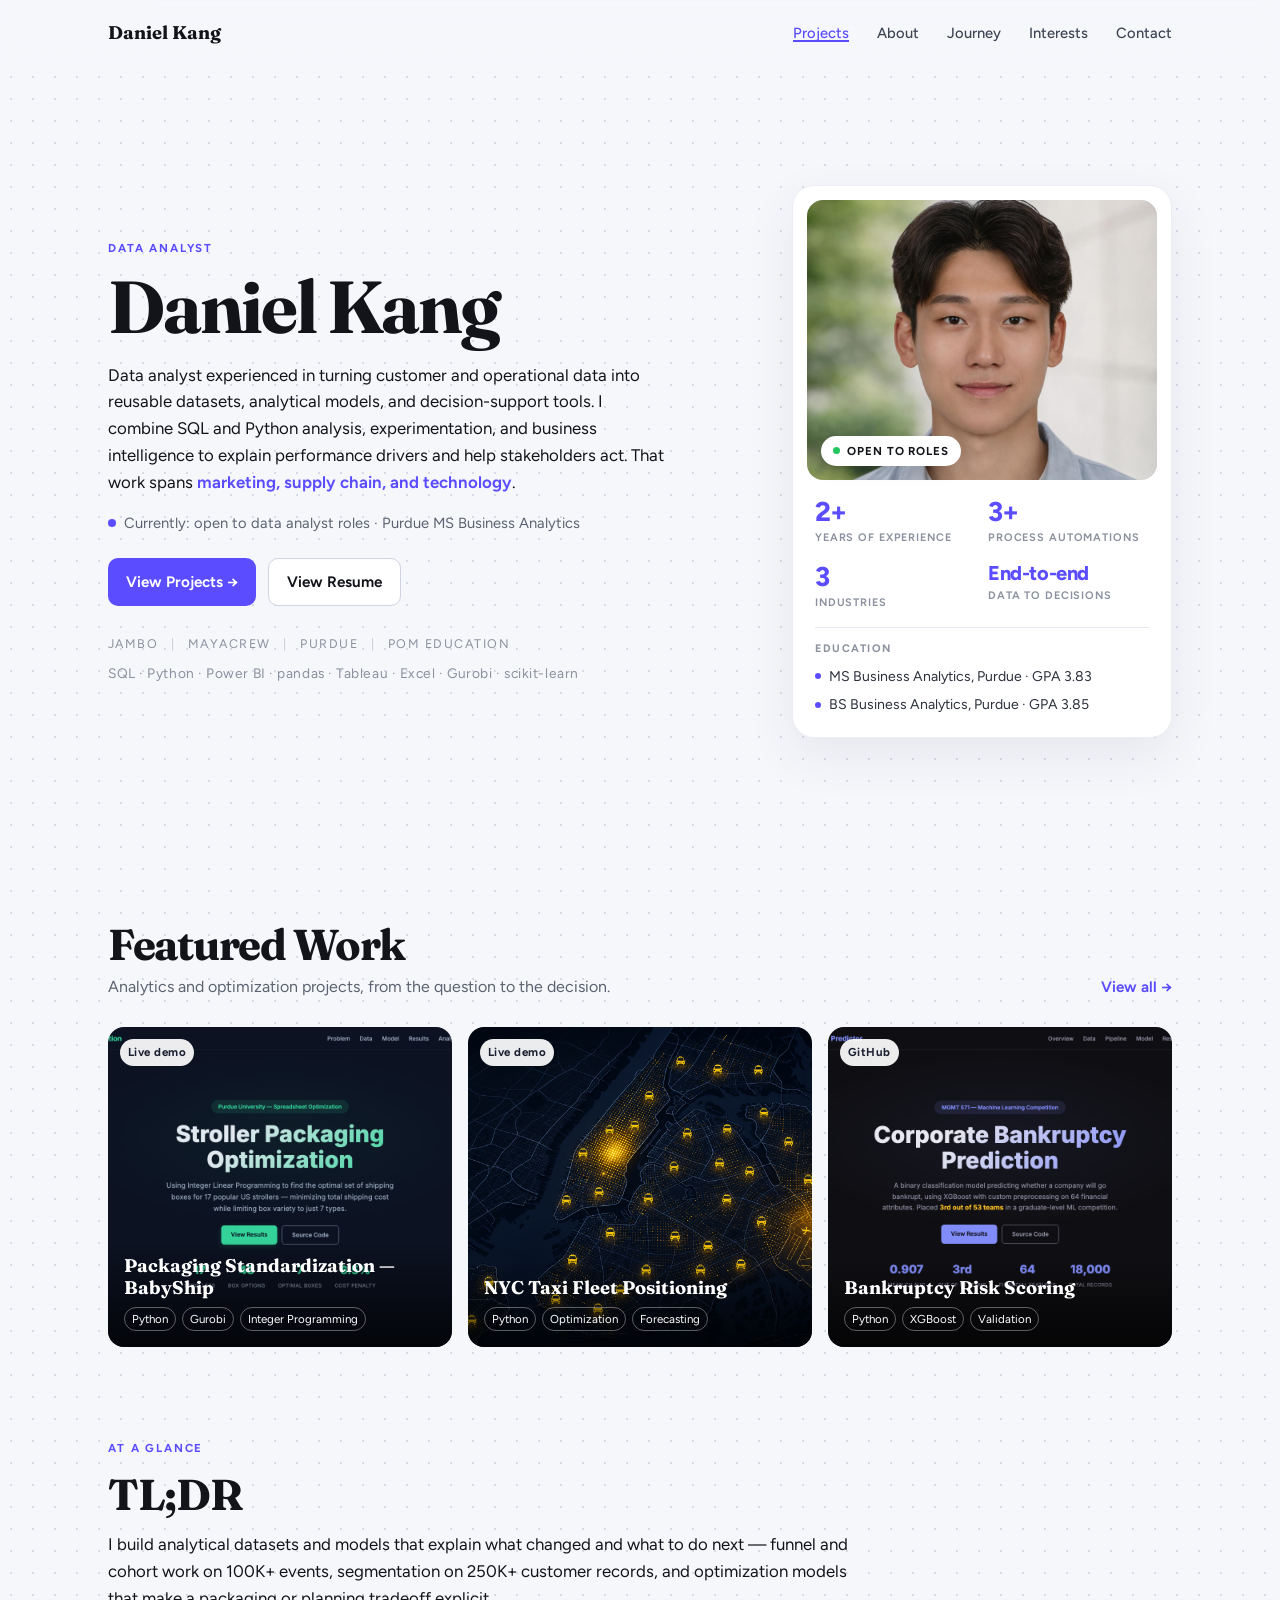
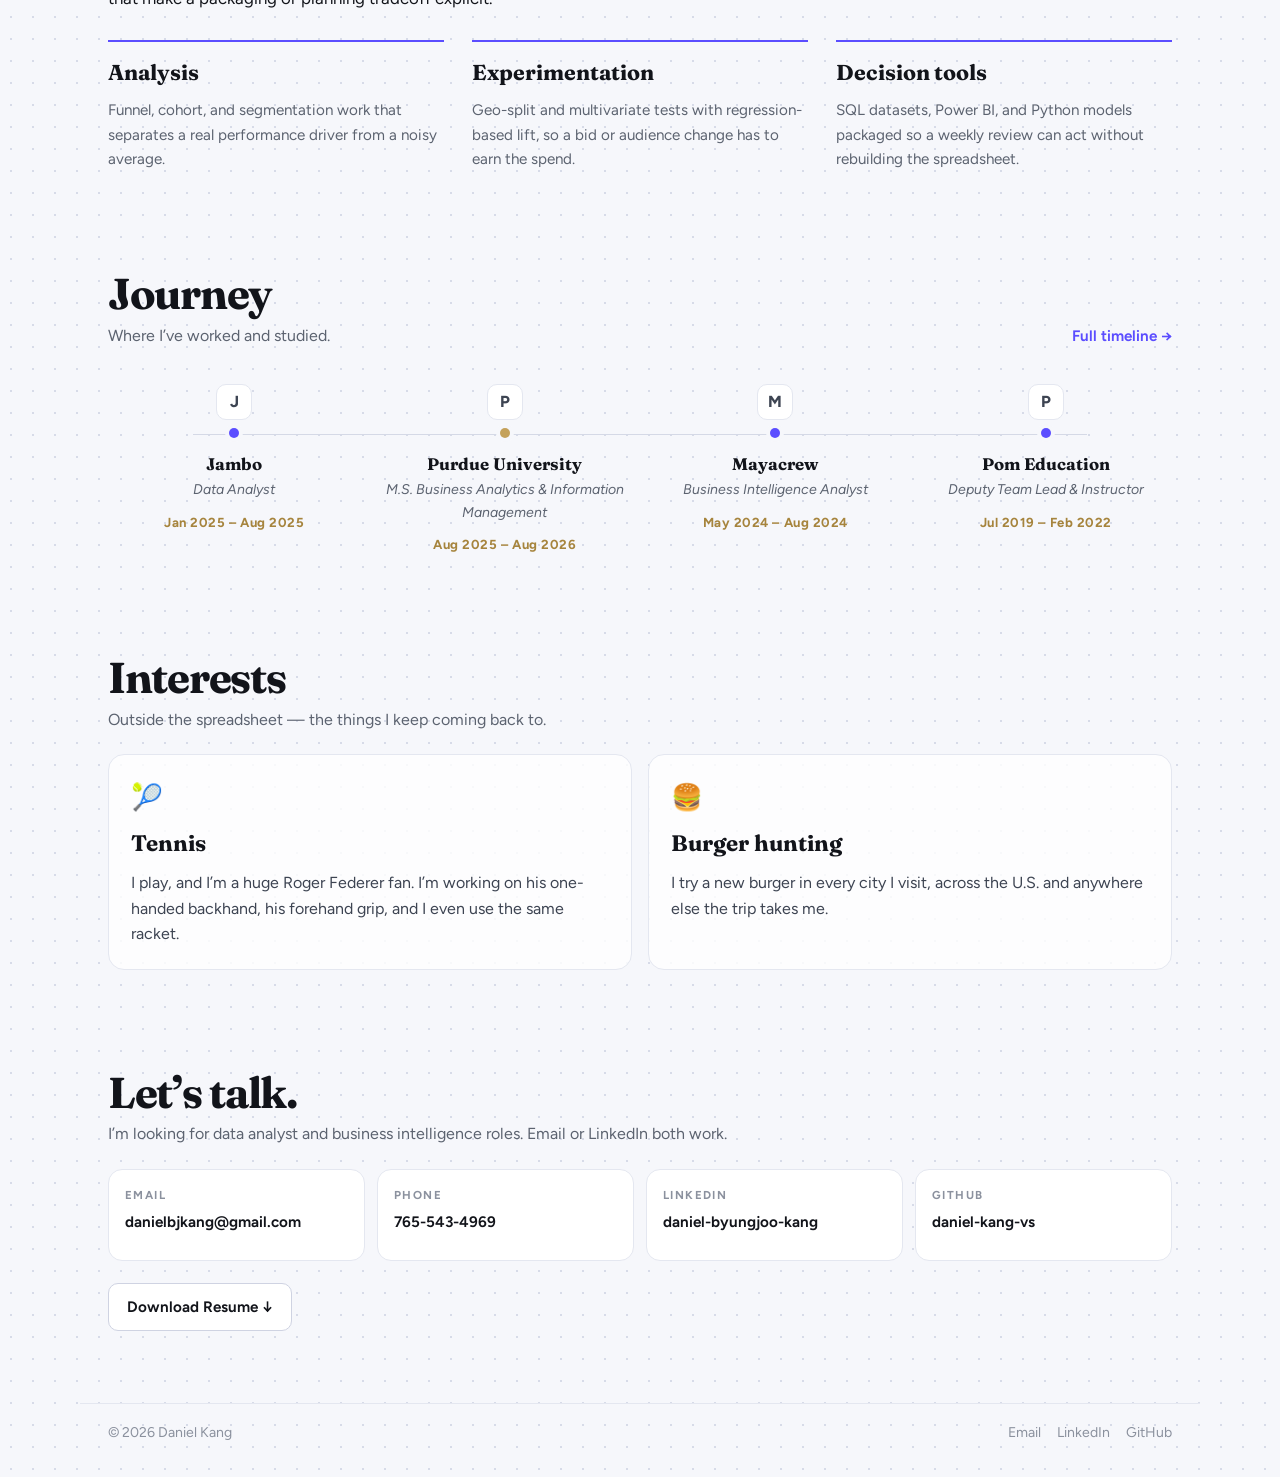
==== commit 10c66d69: "Add project case studies to the portfolio site. Each writeup covers the problem, method, and result," ====
--- a/index.html
+++ b/index.html
@@ -3,12 +3,14 @@
 <head>
   <meta charset="UTF-8" />
   <meta name="viewport" content="width=device-width, initial-scale=1.0" />
-  <title>Daniel Kang — Business Intelligence &amp; Data Analyst</title>
-  <meta name="description" content="Business Intelligence and Data Analyst specializing in end-to-end analytics pipelines, statistical modeling, and AI-assisted analytics that simplify executive decision-making." />
-  <link rel="stylesheet" href="style.css?v=8" />
-  <link href="https://fonts.googleapis.com/css2?family=Fraunces:opsz,wght@9..144,500;9..144,600;9..144,700&family=Figtree:wght@400;500;600;700&display=swap" rel="stylesheet" />
+  <title>Daniel Kang — Data Analyst</title>
+  <meta name="description" content="Data analyst turning customer and operational data into datasets, models, and decision-support tools. Purdue MS Business Analytics." />
+  <link rel="stylesheet" href="style.css?v=14" />
+  <link href="https://fonts.googleapis.com/css2?family=Fraunces:opsz,wght@9..144,560;9..144,700&family=Figtree:wght@400;500;600;700&display=swap" rel="stylesheet" />
 </head>
 <body>
+
+<a class="skip" href="#main">Skip to content</a>
 
 <nav id="navbar">
   <div class="nav-inner">
@@ -17,698 +19,269 @@
       <span></span><span></span><span></span>
     </button>
     <ul class="nav-links" id="navLinks">
-      <li><a href="#hero">Home</a></li>
+      <li><a href="#projects">Projects</a></li>
       <li><a href="#about">About</a></li>
-      <li><a href="#portfolio">Work</a></li>
+      <li><a href="#journey">Journey</a></li>
+      <li><a href="#interests">Interests</a></li>
       <li><a href="#contact">Contact</a></li>
     </ul>
   </div>
 </nav>
 
-<header id="hero">
-  <div class="hero-atmosphere" aria-hidden="true"></div>
-  <div class="hero-inner">
-    <p class="hero-eyebrow">Business Intelligence &amp; Data Analyst</p>
-    <h1>Daniel Kang</h1>
-    <p class="hero-tagline">
-      I build end-to-end analytics pipelines, statistical models, and AI-assisted reporting
-      that simplify operational and strategic decision-making for executive stakeholders.
+<main id="main">
+  <header id="hero">
+    <div class="hero-grid">
+      <div class="hero-copy">
+        <p class="eyebrow">Data Analyst</p>
+        <h1>Daniel Kang</h1>
+        <p class="hero-lead">
+          Data analyst experienced in turning customer and operational data into reusable datasets,
+          analytical models, and decision-support tools. I combine SQL and Python analysis, experimentation,
+          and business intelligence to explain performance drivers and help stakeholders act.
+          That work spans <strong>marketing, supply chain, and technology</strong>.
+        </p>
+        <p class="status"><span class="status-dot" aria-hidden="true"></span> Currently: open to data analyst roles · Purdue MS Business Analytics</p>
+        <div class="hero-cta">
+          <a href="#projects" class="btn btn-primary">View Projects →</a>
+          <a href="resume.pdf?v=20261020" class="btn btn-outline" target="_blank" rel="noopener">View Resume</a>
+        </div>
+        <p class="orgs">Jambo <span>|</span> Mayacrew <span>|</span> Purdue <span>|</span> Pom Education</p>
+        <p class="stack">SQL · Python · Power BI · pandas · Tableau · Excel · Gurobi · scikit-learn</p>
+      </div>
+
+      <aside class="profile-card">
+        <div class="profile-photo-wrap">
+          <img src="image_portfolio.jpeg" alt="Daniel Kang" class="profile-photo" width="640" height="720" />
+          <span class="open-pill"><span class="open-dot" aria-hidden="true"></span> Open to roles</span>
+        </div>
+        <div class="stat-grid">
+          <div>
+            <span class="stat-num">2+</span>
+            <span class="stat-lbl">Years of experience</span>
+          </div>
+          <div>
+            <span class="stat-num">3+</span>
+            <span class="stat-lbl">Process automations</span>
+          </div>
+          <div>
+            <span class="stat-num">3</span>
+            <span class="stat-lbl">Industries</span>
+          </div>
+          <div>
+            <span class="stat-num stat-num--word">End-to-end</span>
+            <span class="stat-lbl">Data to decisions</span>
+          </div>
+        </div>
+        <div class="edu-block">
+          <p class="edu-kicker">Education</p>
+          <ul>
+            <li>MS Business Analytics, Purdue · GPA 3.83</li>
+            <li>BS Business Analytics, Purdue · GPA 3.85</li>
+          </ul>
+        </div>
+      </aside>
+    </div>
+  </header>
+
+  <section id="projects">
+    <div class="section-head">
+      <div>
+        <h2>Featured Work</h2>
+        <p>Analytics and optimization projects, from the question to the decision.</p>
+      </div>
+      <a href="projects.html" class="text-link">View all →</a>
+    </div>
+
+    <div class="project-grid">
+      <a class="project-card" href="projects/babyship.html">
+        <img src="pngs/project-ip-optimization.png" alt="BabyShip packaging optimization" />
+        <span class="badge">Live demo</span>
+        <div class="card-rest">
+          <h3>Packaging Standardization — BabyShip</h3>
+          <p class="tags"><span>Python</span><span>Gurobi</span><span>Integer Programming</span></p>
+        </div>
+        <div class="card-hover">
+          <h3>Packaging Standardization — BabyShip</h3>
+          <p>An integer program over 43 candidate boxes and 17 products. A 7-box set cut variety 59% while holding the dimensional-weight increase to 6.5%.</p>
+          <span class="card-cta">View case study →</span>
+        </div>
+      </a>
+
+      <a class="project-card" href="projects/nyc-taxi.html">
+        <img src="pngs/project-nyc-taxi.png" alt="NYC taxi fleet positioning" />
+        <span class="badge">Live demo</span>
+        <div class="card-rest">
+          <h3>NYC Taxi Fleet Positioning</h3>
+          <p class="tags"><span>Python</span><span>Optimization</span><span>Forecasting</span></p>
+        </div>
+        <div class="card-hover">
+          <h3>NYC Taxi Fleet Positioning</h3>
+          <p>Zone-level demand and a newsvendor-style positioning model for a 13,000-cab fleet, so capacity sits where trips actually start.</p>
+          <span class="card-cta">View case study →</span>
+        </div>
+      </a>
+
+      <a class="project-card" href="projects/bankruptcy.html">
+        <img src="pngs/project-bankruptcy.png" alt="Bankruptcy risk scoring" />
+        <span class="badge">GitHub</span>
+        <div class="card-rest">
+          <h3>Bankruptcy Risk Scoring</h3>
+          <p class="tags"><span>Python</span><span>XGBoost</span><span>Validation</span></p>
+        </div>
+        <div class="card-hover">
+          <h3>Bankruptcy Risk Scoring</h3>
+          <p>Ranked financial distress from messy ratios. Mean AUC 0.907, 3rd of 53 teams in a graduate analytics competition.</p>
+          <span class="card-cta">View case study →</span>
+        </div>
+      </a>
+
+    </div>
+  </section>
+
+  <section id="about">
+    <p class="eyebrow">At a glance</p>
+    <div class="about-head">
+      <h2>TL;DR</h2>
+    </div>
+    <p class="about-lead">
+      I build analytical datasets and models that explain what changed and what to do next —
+      funnel and cohort work on 100K+ events, segmentation on 250K+ customer records,
+      and optimization models that make a packaging or planning tradeoff explicit.
     </p>
-    <div class="hero-cta">
-      <a href="#portfolio" class="btn btn-primary">View Case Studies</a>
-      <a href="resume.pdf?v=20260718" class="btn btn-secondary" target="_blank" rel="noopener">Resume</a>
-    </div>
-  </div>
-</header>
-
-<section id="services" class="services">
-  <div class="container services-grid">
-    <article class="service-block">
-      <h3>Decision Support</h3>
-      <p>
-        Funnel and cohort analysis, geo-split experiments, and lift measurement that
-        give leaders a clear view of acquisition, retention, and ROI tradeoffs.
-      </p>
-    </article>
-    <article class="service-block">
-      <h3>Analytics Pipelines</h3>
-      <p>
-        Production-minded ETL in Python and SQL—from raw behavioral and operational data
-        through validated metrics, forecasting models, and stakeholder-ready dashboards.
-      </p>
-    </article>
-    <article class="service-block">
-      <h3>Executive Reporting</h3>
-      <p>
-        Power BI, Tableau, and Plotly dashboards designed for decisions: concise narratives,
-        quantified impact, and recommendations leadership can act on.
-      </p>
-    </article>
-  </div>
-</section>
-
-<section id="about">
-  <div class="container about-layout">
-    <figure class="about-photo-wrap">
-      <img src="image_portfolio.jpeg" alt="Daniel Kang" class="about-photo" width="480" height="600" loading="lazy" />
-    </figure>
-    <div class="about-text">
-      <h2 class="section-heading">About</h2>
-      <p>
-        I am a Purdue MS Business Analytics &amp; Information Management graduate (expected August 2026)
-        and Business Intelligence / Data Analyst focused on translating messy operational questions
-        into measurable decisions. My work spans marketing growth analytics, supply chain planning,
-        capacity forecasting, and executive dashboards across manufacturing, retail, and digital product environments.
-      </p>
-      <p>
-        Hiring managers care about outcomes, not notebooks. Every case study below leads with the
-        business stakes, then the pipeline and method, then the recommendation and quantified impact.
-      </p>
-      <p class="about-availability">Available for full-time Business Intelligence and Data Analyst roles.</p>
-    </div>
-
-    <div class="timeline-panel" aria-label="Experience and education timeline">
-      <div class="timeline-lane">
-        <div class="timeline-lane-header"><span>Experience</span></div>
-        <div class="timeline-track">
-          <article class="timeline-node">
-            <span class="timeline-dot"></span>
-            <span class="timeline-year">2025</span>
-            <h3>Jambo Club</h3>
-            <p>Owned funnel reporting and geo experiments; CPC −27%, 30-day retention 22% → 53%.</p>
-          </article>
-          <article class="timeline-node">
-            <span class="timeline-dot"></span>
-            <span class="timeline-year">2025</span>
-            <h3>The Data Mine</h3>
-            <p>Reorder-risk scoring and planning dashboards adopted by three ops teams.</p>
-          </article>
-          <article class="timeline-node">
-            <span class="timeline-dot"></span>
-            <span class="timeline-year">2024</span>
-            <h3>Mayacrew</h3>
-            <p>B2B segmentation and executive dashboards; engagement +20%, reporting −40%.</p>
-          </article>
-          <article class="timeline-node">
-            <span class="timeline-dot"></span>
-            <span class="timeline-year">2024</span>
-            <h3>Applied Materials</h3>
-            <p>Utilization forecasting for capacity planning; forecast accuracy +13%.</p>
-          </article>
-        </div>
+    <div class="pillars">
+      <article>
+        <h3>Analysis</h3>
+        <p>Funnel, cohort, and segmentation work that separates a real performance driver from a noisy average.</p>
+      </article>
+      <article>
+        <h3>Experimentation</h3>
+        <p>Geo-split and multivariate tests with regression-based lift, so a bid or audience change has to earn the spend.</p>
+      </article>
+      <article>
+        <h3>Decision tools</h3>
+        <p>SQL datasets, Power BI, and Python models packaged so a weekly review can act without rebuilding the spreadsheet.</p>
+      </article>
+    </div>
+  </section>
+
+  <section id="journey">
+    <div class="section-head">
+      <div>
+        <h2>Journey</h2>
+        <p>Where I’ve worked and studied.</p>
       </div>
-
-      <div class="timeline-lane">
-        <div class="timeline-lane-header"><span>Education</span></div>
-        <div class="timeline-track timeline-track--education">
-          <article class="timeline-node">
-            <span class="timeline-dot"></span>
-            <span class="timeline-year">2026</span>
-            <h3>MS BAIM</h3>
-            <p>Purdue University · expected Aug 2026</p>
-          </article>
-          <article class="timeline-node">
-            <span class="timeline-dot"></span>
-            <span class="timeline-year">2024</span>
-            <h3>BS BAIM</h3>
-            <p>Purdue University · GPA 3.85</p>
-          </article>
-        </div>
-      </div>
-    </div>
-  </div>
-</section>
-
-<section id="portfolio">
-  <div class="container">
-    <h2 class="section-heading">Selected Work</h2>
-    <p class="section-lead">
-      Case studies ordered by business relevance—growth analytics, operations planning,
-      forecasting, and risk scoring. Each follows the same executive narrative: stakes → pipeline → method → impact.
-    </p>
-
-    <!-- 1. Jambo Club — Growth / Marketing Analytics -->
-    <article class="case-study" id="jambo">
-      <header class="case-header">
-        <p class="case-meta">Growth Analytics · Marketing · Experimentation</p>
-        <h3>Jambo Club — Reducing Acquisition Cost and Recovering Retention</h3>
-      </header>
-
-      <div class="case-body">
-        <div class="case-section">
-          <h4>Business Context &amp; Stakes</h4>
-          <p>
-            Leadership faced rising paid acquisition costs and weak early retention. Without a clear
-            view of where users dropped off—and which channels actually drove incremental conversions—
-            budget decisions risked wasting spend while churn quietly eroded lifetime value.
-          </p>
-        </div>
-
-        <div class="case-section">
-          <h4>Data Pipeline</h4>
-          <p>
-            Extracted and structured 100K+ behavioral events with <strong>SQL</strong> and <strong>Python</strong>,
-            cleaned event sequences for funnel stages, and built reusable ETL pipelines on
-            <strong>AWS</strong>-backed workflows so marketing KPIs refreshed without manual pulls.
-          </p>
-        </div>
-
-        <div class="case-section">
-          <h4>Methodology</h4>
-          <p>
-            Combined <strong>funnel and cohort analysis</strong> to isolate churn drivers, then designed
-            <strong>geo-split experiments</strong> and multivariate bid tests with <strong>regression-based lift</strong>
-            to validate incrementality—not just correlational “wins.” Defined acceptance criteria and
-            validated outputs before recommendations reached leadership.
-          </p>
-        </div>
-
-        <div class="case-section case-impact">
-          <h4>Business Insights &amp; Quantified Impact</h4>
-          <ul>
-            <li>Raised 30-day retention from <strong>22% to 53%</strong> through targeted retention initiatives.</li>
-            <li>Improved customer acquisition efficiency by <strong>27% CPC reduction</strong> while holding conversion volume.</li>
-            <li>Cut recurring reporting cycle time by <strong>60%</strong> via automated KPI dashboards for stakeholders.</li>
-          </ul>
-        </div>
-
-        <figure class="case-viz" aria-label="Jambo growth analytics snapshot">
-          <div class="viz-board">
-            <p class="viz-board-title">Growth KPI Snapshot · Funnel &amp; Experiment Outcomes</p>
-            <div class="viz-kpis">
-              <div class="viz-kpi"><span class="viz-kpi-val">22% → 53%</span><span class="viz-kpi-lbl">30-day retention</span></div>
-              <div class="viz-kpi"><span class="viz-kpi-val">−27%</span><span class="viz-kpi-lbl">CPC (conversion held)</span></div>
-              <div class="viz-kpi"><span class="viz-kpi-val">−60%</span><span class="viz-kpi-lbl">Reporting cycle time</span></div>
-            </div>
-            <svg class="viz-chart" viewBox="0 0 560 160" role="img" aria-label="Funnel conversion stages">
-              <text x="0" y="18" class="viz-axis">Funnel stage completion</text>
-              <rect x="0" y="36" width="480" height="22" rx="4" fill="#0e7490"/>
-              <text x="490" y="52" class="viz-axis">Visit 100%</text>
-              <rect x="0" y="68" width="320" height="22" rx="4" fill="#1496b5"/>
-              <text x="330" y="84" class="viz-axis">Signup 67%</text>
-              <rect x="0" y="100" width="190" height="22" rx="4" fill="#38bdf8"/>
-              <text x="200" y="116" class="viz-axis">Activate 40%</text>
-              <rect x="0" y="132" width="110" height="22" rx="4" fill="#7dd3e8"/>
-              <text x="120" y="148" class="viz-axis">Retain 23%</text>
-            </svg>
-          </div>
-        </figure>
-
-        <footer class="case-tech">
-          <span>Stack: SQL · Python · AWS · Funnel / Cohort · A/B Testing · Dashboards</span>
-          <span class="case-tech-links">
-            <a href="#about">Experience timeline</a>
-          </span>
-        </footer>
-      </div>
-    </article>
-
-    <!-- 2. Mayacrew — B2B Customer Analytics -->
-    <article class="case-study" id="mayacrew">
-      <header class="case-header">
-        <p class="case-meta">B2B Analytics · Segmentation · Executive Reporting</p>
-        <h3>Mayacrew — Redirecting Marketing Spend Toward Highest-ROI Segments</h3>
-      </header>
-
-      <div class="case-body">
-        <div class="case-section">
-          <h4>Business Context &amp; Stakes</h4>
-          <p>
-            B2B campaign budgets were spread across broad customer groups without a clear ranking of
-            who actually converted or retained. Leadership needed a defensible basis to shift spend
-            toward high-value segments—and a faster reporting cadence to act before the next campaign cycle.
-          </p>
-        </div>
-
-        <div class="case-section">
-          <h4>Data Pipeline</h4>
-          <p>
-            Queried and prepared <strong>250K+</strong> customer records with <strong>SQL</strong> and <strong>Python</strong>,
-            standardized engagement and acquisition fields, and produced a reporting layer that fed
-            executive dashboards without ad-hoc spreadsheet rebuilds each week.
-          </p>
-        </div>
-
-        <div class="case-section">
-          <h4>Methodology</h4>
-          <p>
-            Built <strong>predictive customer segmentation</strong> models to separate high-value and at-risk
-            cohorts, then framed tradeoff scenarios for acquisition vs. retention investment so leaders
-            could compare expected ROI—not just raw engagement rates.
-          </p>
-        </div>
-
-        <div class="case-section case-impact">
-          <h4>Business Insights &amp; Quantified Impact</h4>
-          <ul>
-            <li>Improved campaign engagement rates by <strong>20%</strong> via targeted segment strategies.</li>
-            <li>Reduced manual reporting time by <strong>40%</strong> with automated B2B KPI dashboards.</li>
-            <li>Enabled budget reallocation toward highest-ROI B2B segments using quantified tradeoff scenarios.</li>
-          </ul>
-        </div>
-
-        <figure class="case-viz" aria-label="Mayacrew segment performance snapshot">
-          <div class="viz-board">
-            <p class="viz-board-title">B2B Segment Performance · Spend Reallocation View</p>
-            <div class="viz-kpis">
-              <div class="viz-kpi"><span class="viz-kpi-val">+20%</span><span class="viz-kpi-lbl">Campaign engagement</span></div>
-              <div class="viz-kpi"><span class="viz-kpi-val">−40%</span><span class="viz-kpi-lbl">Manual reporting time</span></div>
-              <div class="viz-kpi"><span class="viz-kpi-val">250K+</span><span class="viz-kpi-lbl">Customer records scored</span></div>
-            </div>
-            <svg class="viz-chart" viewBox="0 0 560 150" role="img" aria-label="Segment ROI ranking bars">
-              <text x="0" y="16" class="viz-axis">Relative ROI by segment</text>
-              <rect x="100" y="32" width="360" height="18" rx="3" fill="#0e7490"/>
-              <text x="0" y="46" class="viz-axis">High-value</text>
-              <rect x="100" y="60" width="260" height="18" rx="3" fill="#1496b5"/>
-              <text x="0" y="74" class="viz-axis">Growth</text>
-              <rect x="100" y="88" width="170" height="18" rx="3" fill="#38bdf8"/>
-              <text x="0" y="102" class="viz-axis">Core</text>
-              <rect x="100" y="116" width="90" height="18" rx="3" fill="#94a3b8"/>
-              <text x="0" y="130" class="viz-axis">At-risk</text>
-            </svg>
-          </div>
-        </figure>
-
-        <footer class="case-tech">
-          <span>Stack: SQL · Python · Segmentation · Dashboards · Executive Reporting</span>
-          <span class="case-tech-links"><a href="#about">Experience timeline</a></span>
-        </footer>
-      </div>
-    </article>
-
-    <!-- 3. Data Mine — Supply Chain Ops -->
-    <article class="case-study" id="datamine">
-      <header class="case-header">
-        <p class="case-meta">Supply Chain · Inventory Planning · Operational BI</p>
-        <h3>The Data Mine — Prioritizing Reorder Risk for Weekly Supply Chain Planning</h3>
-      </header>
-
-      <div class="case-body">
-        <div class="case-section">
-          <h4>Business Context &amp; Stakes</h4>
-          <p>
-            A seed distribution planning team struggled to decide which SKUs to prioritize under
-            constrained capacity. Without a shared view of reorder risk, planners relied on tribal
-            knowledge—raising stockout risk on critical items and over-attention on low-impact SKUs.
-          </p>
-        </div>
-
-        <div class="case-section">
-          <h4>Data Pipeline</h4>
-          <p>
-            Integrated inventory and demand signals into a cleaned analytical dataset with
-            <strong>Python</strong>, documented extraction and validation rules, and published an
-            interactive <strong>Plotly</strong> dashboard for cross-functional weekly use.
-          </p>
-        </div>
-
-        <div class="case-section">
-          <h4>Methodology</h4>
-          <p>
-            Developed <strong>predictive reorder-risk scoring</strong> and SKU prioritization logic so
-            planners could rank inventory actions by likelihood of disruption—not just historical sales volume.
-          </p>
-        </div>
-
-        <div class="case-section case-impact">
-          <h4>Business Insights &amp; Quantified Impact</h4>
-          <ul>
-            <li>Adopted by <strong>three cross-functional teams</strong> for weekly operational planning.</li>
-            <li>Standardized reorder prioritization, reducing reliance on ad-hoc judgment for SKU decisions.</li>
-            <li>Created reusable documentation so new planners could trust and maintain the scoring workflow.</li>
-          </ul>
-        </div>
-
-        <figure class="case-viz">
-          <a class="case-viz-link" href="https://daniel-kang-vs.github.io/seed-demand-forecasting/" target="_blank" rel="noopener">
-            <img src="project-dashboard.png" alt="Seed demand reorder-risk dashboard" loading="lazy" />
-            <span class="case-viz-cta">Open live dashboard →</span>
-          </a>
-        </figure>
-
-        <footer class="case-tech">
-          <span>Stack: Python · Plotly · Predictive Scoring · Data Documentation</span>
-          <span class="case-tech-links">
-            <a href="https://daniel-kang-vs.github.io/seed-demand-forecasting/" target="_blank" rel="noopener">Live project</a>
-          </span>
-        </footer>
-      </div>
-    </article>
-
-    <!-- 4. Applied Materials — Forecasting -->
-    <article class="case-study" id="applied-materials">
-      <header class="case-header">
-        <p class="case-meta">Manufacturing · Capacity Planning · Forecasting</p>
-        <h3>Applied Materials — Improving Utilization Forecasts for Capacity Decisions</h3>
-      </header>
-
-      <div class="case-body">
-        <div class="case-section">
-          <h4>Business Context &amp; Stakes</h4>
-          <p>
-            Operations and planning stakeholders needed earlier signal on semiconductor equipment
-            utilization to guide capacity and inventory decisions. Baseline forecasts missed leading
-            demand shifts—creating risk of under- or over-commitment against CapEx cycles.
-          </p>
-        </div>
-
-        <div class="case-section">
-          <h4>Data Pipeline</h4>
-          <p>
-            Combined utilization time series with macroeconomic indicators in <strong>Python</strong>,
-            validated feature quality, and delivered stakeholder-facing dashboards summarizing forecast
-            performance versus the prior baseline.
-          </p>
-        </div>
-
-        <div class="case-section">
-          <h4>Methodology</h4>
-          <p>
-            Built ensemble <strong>time series / machine learning</strong> models (including Random Forest
-            and XGBoost) that linked utilization patterns to external leading indicators, then compared
-            accuracy gains against the incumbent planning approach.
-          </p>
-        </div>
-
-        <div class="case-section case-impact">
-          <h4>Business Insights &amp; Quantified Impact</h4>
-          <ul>
-            <li>Improved utilization forecast accuracy by <strong>13%</strong> over the baseline.</li>
-            <li>Gave operations and planning teams earlier demand signals for capacity and inventory decisions.</li>
-            <li>Documented model assumptions so forecasts could be audited in planning reviews.</li>
-          </ul>
-        </div>
-
-        <figure class="case-viz" aria-label="Applied Materials forecast accuracy snapshot">
-          <div class="viz-board">
-            <p class="viz-board-title">Utilization Forecast · Baseline vs. Ensemble Model</p>
-            <div class="viz-kpis">
-              <div class="viz-kpi"><span class="viz-kpi-val">+13%</span><span class="viz-kpi-lbl">Forecast accuracy lift</span></div>
-              <div class="viz-kpi"><span class="viz-kpi-val">RF + XGB</span><span class="viz-kpi-lbl">Ensemble approach</span></div>
-              <div class="viz-kpi"><span class="viz-kpi-val">Ops + Planning</span><span class="viz-kpi-lbl">Stakeholder users</span></div>
-            </div>
-            <svg class="viz-chart" viewBox="0 0 560 150" role="img" aria-label="Forecast versus actual trend">
-              <text x="0" y="16" class="viz-axis">Utilization index over planning periods</text>
-              <polyline fill="none" stroke="#94a3b8" stroke-width="2.5" stroke-dasharray="6 4"
-                points="20,110 80,95 140,100 200,78 260,85 320,70 380,74 440,58 520,62"/>
-              <polyline fill="none" stroke="#0e7490" stroke-width="3"
-                points="20,108 80,92 140,96 200,72 260,80 320,64 380,68 440,52 520,48"/>
-              <circle cx="520" cy="48" r="4" fill="#0e7490"/>
-              <text x="20" y="140" class="viz-axis">Gray = baseline · Teal = ensemble forecast track</text>
-            </svg>
-          </div>
-        </figure>
-
-        <footer class="case-tech">
-          <span>Stack: Python · XGBoost · Time Series · Forecasting · Dashboards</span>
-          <span class="case-tech-links"><a href="#about">Experience timeline</a></span>
-        </footer>
-      </div>
-    </article>
-
-    <!-- 5. BabyShip — Packaging Optimization -->
-    <article class="case-study" id="babyship">
-      <header class="case-header">
-        <p class="case-meta">Operations · Cost Optimization · SKU Rationalization</p>
-        <h3>BabyShip — Cutting Packaging Complexity Without Blowing Up Shipping Cost</h3>
-      </header>
-
-      <div class="case-body">
-        <div class="case-section">
-          <h4>Business Context &amp; Stakes</h4>
-          <p>
-            Excess packaging SKUs created operational complexity and inventory overhead. Leadership
-            wanted fewer box variants—but not at the expense of a material jump in shipping cost that
-            would erase the operational gain.
-          </p>
-        </div>
-
-        <div class="case-section">
-          <h4>Data Pipeline</h4>
-          <p>
-            Structured product and packaging constraint data for optimization, validated feasible
-            assignments, and evaluated cost tradeoffs against the status-quo SKU set using
-            <strong>Python</strong>-based modeling workflows.
-          </p>
-        </div>
-
-        <div class="case-section">
-          <h4>Methodology</h4>
-          <p>
-            Formulated an <strong>integer programming</strong> model to rationalize packaging SKUs under
-            shipping-cost constraints—treating the problem as a quantified business tradeoff, not a
-            pure math exercise.
-          </p>
-        </div>
-
-        <div class="case-section case-impact">
-          <h4>Business Insights &amp; Quantified Impact</h4>
-          <ul>
-            <li>Reduced packaging SKU count by <strong>59%</strong>.</li>
-            <li>Limited shipping cost increase to <strong>6.5%</strong>—preserving most of the operational benefit.</li>
-            <li>Gave leadership a clear frontier between complexity reduction and landed cost risk.</li>
-          </ul>
-        </div>
-
-        <figure class="case-viz">
-          <a class="case-viz-link" href="https://daniel-kang-vs.github.io/stroller-box-optimization/" target="_blank" rel="noopener">
-            <img src="project-ip-optimization.png" alt="BabyShip packaging optimization results" loading="lazy" />
-            <span class="case-viz-cta">Open project page →</span>
-          </a>
-        </figure>
-
-        <footer class="case-tech">
-          <span>Stack: Python · Integer Programming · Operations Research</span>
-          <span class="case-tech-links">
-            <a href="https://daniel-kang-vs.github.io/stroller-box-optimization/" target="_blank" rel="noopener">Live project</a>
-            · <a href="https://github.com/daniel-kang-vs" target="_blank" rel="noopener">GitHub</a>
-          </span>
-        </footer>
-      </div>
-    </article>
-
-    <!-- 6. NYC Taxi — Logistics Optimization -->
-    <article class="case-study" id="nyc-taxi">
-      <header class="case-header">
-        <p class="case-meta">Logistics · Fleet Operations · Prescriptive Analytics</p>
-        <h3>NYC Taxi Fleet — Positioning Capacity Where Demand Actually Materializes</h3>
-      </header>
-
-      <div class="case-body">
-        <div class="case-section">
-          <h4>Business Context &amp; Stakes</h4>
-          <p>
-            A fixed fleet of 13,000 yellow cabs creates a classic operations problem: idle capacity in
-            the wrong zones is wasted revenue, while under-coverage in hotspots is lost demand.
-            Planners needed a zone-level positioning strategy tied to quantified economic value—not gut feel.
-          </p>
-        </div>
-
-        <div class="case-section">
-          <h4>Data Pipeline</h4>
-          <p>
-            Prepared large-scale trip demand data across <strong>263 zones</strong>, engineered temporal
-            demand slots, and built an analytics workflow in <strong>Python</strong> that fed optimization
-            and scenario comparison for fleet managers.
-          </p>
-        </div>
-
-        <div class="case-section">
-          <h4>Methodology</h4>
-          <p>
-            Applied <strong>newsvendor-style optimization</strong> and demand forecasting to recommend
-            pre-shift positioning, then stress-tested scenarios so stakeholders could see revenue upside
-            versus imbalance risk.
-          </p>
-        </div>
-
-        <div class="case-section case-impact">
-          <h4>Business Insights &amp; Quantified Impact</h4>
-          <ul>
-            <li>Projected ~<strong>$12.4M / year</strong> revenue gain from improved zone positioning.</li>
-            <li>Translated a dense logistics dataset into an actionable fleet allocation narrative for operators.</li>
-            <li>Demonstrated how prescriptive analytics turns demand forecasts into capacity decisions.</li>
-          </ul>
-        </div>
-
-        <figure class="case-viz">
-          <a class="case-viz-link" href="https://daniel-kang-vs.github.io/nyc-taxi-fleet-optimization/" target="_blank" rel="noopener">
-            <img src="project-nyc-taxi.png" alt="NYC taxi fleet optimization dashboard" loading="lazy" />
-            <span class="case-viz-cta">Open live project →</span>
-          </a>
-        </figure>
-
-        <footer class="case-tech">
-          <span>Stack: Python · Optimization · Demand Forecasting · Scenario Analysis</span>
-          <span class="case-tech-links">
-            <a href="https://daniel-kang-vs.github.io/nyc-taxi-fleet-optimization/" target="_blank" rel="noopener">Live project</a>
-            · <a href="https://github.com/daniel-kang-vs" target="_blank" rel="noopener">GitHub</a>
-          </span>
-        </footer>
-      </div>
-    </article>
-
-    <!-- 7. Bankruptcy — Risk Scoring (reframed) -->
-    <article class="case-study" id="bankruptcy">
-      <header class="case-header">
-        <p class="case-meta">Financial Risk · Credit Analytics · Model Validation</p>
-        <h3>Bankruptcy Risk Scoring — Ranking Financial Distress for Portfolio Decisions</h3>
-      </header>
-
-      <div class="case-body">
-        <div class="case-section">
-          <h4>Business Context &amp; Stakes</h4>
-          <p>
-            Credit and risk teams need reliable early ranking of firms likely to enter distress.
-            Noisy financial ratio data can hide signal—leading to missed risk concentration or
-            overly conservative capital allocation if models are poorly validated.
-          </p>
-        </div>
-
-        <div class="case-section">
-          <h4>Data Pipeline</h4>
-          <p>
-            Cleaned messy financial ratio features, handled missingness and outliers, and built a
-            reproducible <strong>Python</strong> modeling pipeline with out-of-sample validation suitable
-            for competitive benchmarking against peer approaches.
-          </p>
-        </div>
-
-        <div class="case-section">
-          <h4>Methodology</h4>
-          <p>
-            Trained an <strong>XGBoost classification</strong> risk scorer with careful EDA and validation,
-            optimizing for discrimination (AUC) so ranking quality—not vanity accuracy—drove model selection.
-          </p>
-        </div>
-
-        <div class="case-section case-impact">
-          <h4>Business Insights &amp; Quantified Impact</h4>
-          <ul>
-            <li>Achieved mean <strong>AUC 0.907</strong>, ranking <strong>3rd of 53</strong> teams in a graduate analytics competition.</li>
-            <li>Produced a transparent validation story risk stakeholders can interrogate (features, leakage checks, holdout performance).</li>
-            <li>Demonstrated ability to turn imperfect financial data into a decision-ready risk ranking.</li>
-          </ul>
-        </div>
-
-        <figure class="case-viz">
-          <a class="case-viz-link" href="https://daniel-kang-vs.github.io/bankruptcy-prediction/" target="_blank" rel="noopener">
-            <img src="project-bankruptcy.png" alt="Bankruptcy risk scoring model results" loading="lazy" />
-            <span class="case-viz-cta">Open project page →</span>
-          </a>
-        </figure>
-
-        <footer class="case-tech">
-          <span>Stack: Python · XGBoost · Classification · Model Validation</span>
-          <span class="case-tech-links">
-            <a href="https://daniel-kang-vs.github.io/bankruptcy-prediction/" target="_blank" rel="noopener">Live project</a>
-            · <a href="https://github.com/daniel-kang-vs" target="_blank" rel="noopener">GitHub</a>
-          </span>
-        </footer>
-      </div>
-    </article>
-
-    <!-- 8. NCAA — reframed predictive analytics -->
-    <article class="case-study case-study--secondary" id="ncaa">
-      <header class="case-header">
-        <p class="case-meta">Predictive Analytics · Ensemble Modeling · Decision Systems</p>
-        <h3>NCAA Selection Model — Building a High-Accuracy Decision Support Score</h3>
-      </header>
-
-      <div class="case-body">
-        <div class="case-section">
-          <h4>Business Context &amp; Stakes</h4>
-          <p>
-            Tournament selection is a high-stakes ranking problem under incomplete information—
-            analogous to business decisions where committees must prioritize candidates with noisy,
-            multi-signal inputs. The goal was a transparent, high-discrimination score that reduces
-            “missed call” risk near the selection boundary.
-          </p>
-        </div>
-
-        <div class="case-section">
-          <h4>Data Pipeline</h4>
-          <p>
-            Assembled multi-season team performance features, engineered selection-relevant signals,
-            and built a reproducible <strong>Python</strong> ensemble pipeline with holdout evaluation.
-          </p>
-        </div>
-
-        <div class="case-section">
-          <h4>Methodology</h4>
-          <p>
-            Used a <strong>stacked ensemble</strong> to predict selection probability and seed placement,
-            emphasizing calibration near the cutline where ranking errors are most costly.
-          </p>
-        </div>
-
-        <div class="case-section case-impact">
-          <h4>Business Insights &amp; Quantified Impact</h4>
-          <ul>
-            <li>Reached <strong>AUC 0.966</strong> for selection prediction—strong discrimination for prioritization use cases.</li>
-            <li>Predicted seed placement within two lines, supporting “shortlist confidence” narratives similar to business tiering.</li>
-            <li>Reframes sports ML as a transferable decision-support pattern: multi-signal ranking under uncertainty.</li>
-          </ul>
-        </div>
-
-        <figure class="case-viz">
-          <a class="case-viz-link" href="https://daniel-kang-vs.github.io/ncaa-tournament-prediction/" target="_blank" rel="noopener">
-            <img src="project-ncaa.png" alt="NCAA selection model performance visuals" loading="lazy" />
-            <span class="case-viz-cta">Open project page →</span>
-          </a>
-        </figure>
-
-        <footer class="case-tech">
-          <span>Stack: Python · Ensemble ML · Ranking / Classification</span>
-          <span class="case-tech-links">
-            <a href="https://daniel-kang-vs.github.io/ncaa-tournament-prediction/" target="_blank" rel="noopener">Live project</a>
-            · <a href="https://github.com/daniel-kang-vs" target="_blank" rel="noopener">GitHub</a>
-          </span>
-        </footer>
-      </div>
-    </article>
-
-  </div>
-</section>
-
-<section id="contact">
-  <div class="container contact-inner">
-    <h2 class="section-heading">Let’s talk</h2>
-    <p class="section-lead">
-      Open to Business Intelligence and Data Analyst roles where analytics drives executive decisions.
-    </p>
-    <div class="contact-links">
-      <a href="mailto:kang531@purdue.edu" class="contact-link">kang531@purdue.edu</a>
-      <a href="tel:765-543-4969" class="contact-link">765-543-4969</a>
-      <a href="https://www.linkedin.com/in/daniel-byungjoo-kang/" class="contact-link" target="_blank" rel="noopener">LinkedIn</a>
-      <a href="https://github.com/daniel-kang-vs" class="contact-link" target="_blank" rel="noopener">GitHub</a>
-    </div>
-  </div>
-</section>
+      <a href="journey.html" class="text-link">Full timeline →</a>
+    </div>
+    <div class="journey-track">
+      <article class="journey-stop">
+        <span class="journey-mark">J</span>
+        <span class="journey-dot"></span>
+        <h3>Jambo</h3>
+        <p class="role">Data Analyst</p>
+        <p class="when">Jan 2025 – Aug 2025</p>
+      </article>
+      <article class="journey-stop journey-stop--school">
+        <span class="journey-mark">P</span>
+        <span class="journey-dot"></span>
+        <h3>Purdue University</h3>
+        <p class="role">M.S. Business Analytics &amp; Information Management</p>
+        <p class="when">Aug 2025 – Aug 2026</p>
+      </article>
+      <article class="journey-stop">
+        <span class="journey-mark">M</span>
+        <span class="journey-dot"></span>
+        <h3>Mayacrew</h3>
+        <p class="role">Business Intelligence Analyst</p>
+        <p class="when">May 2024 – Aug 2024</p>
+      </article>
+      <article class="journey-stop">
+        <span class="journey-mark">P</span>
+        <span class="journey-dot"></span>
+        <h3>Pom Education</h3>
+        <p class="role">Deputy Team Lead &amp; Instructor</p>
+        <p class="when">Jul 2019 – Feb 2022</p>
+      </article>
+    </div>
+  </section>
+
+  <section id="interests">
+    <h2>Interests</h2>
+    <p class="section-intro">Outside the spreadsheet — the things I keep coming back to.</p>
+    <div class="interest-grid">
+      <article class="interest-card">
+        <span class="interest-mark" aria-hidden="true">🎾</span>
+        <h3>Tennis</h3>
+        <p>I play, and I’m a huge Roger Federer fan. I’m working on his one-handed backhand, his forehand grip, and I even use the same racket.</p>
+      </article>
+      <article class="interest-card">
+        <span class="interest-mark" aria-hidden="true">🍔</span>
+        <h3>Burger hunting</h3>
+        <p>I try a new burger in every city I visit, across the U.S. and anywhere else the trip takes me.</p>
+      </article>
+    </div>
+  </section>
+
+  <section id="contact">
+    <h2>Let’s talk.</h2>
+    <p class="section-intro">I’m looking for data analyst and business intelligence roles. Email or LinkedIn both work.</p>
+    <div class="contact-row">
+      <a class="contact-card" href="mailto:danielbjkang@gmail.com">
+        <span>Email</span>
+        <strong>danielbjkang@gmail.com</strong>
+      </a>
+      <a class="contact-card" href="tel:+17655434969">
+        <span>Phone</span>
+        <strong>765-543-4969</strong>
+      </a>
+      <a class="contact-card" href="https://www.linkedin.com/in/daniel-byungjoo-kang/" target="_blank" rel="noopener">
+        <span>LinkedIn</span>
+        <strong>daniel-byungjoo-kang</strong>
+      </a>
+      <a class="contact-card" href="https://github.com/daniel-kang-vs" target="_blank" rel="noopener">
+        <span>GitHub</span>
+        <strong>daniel-kang-vs</strong>
+      </a>
+    </div>
+    <a href="resume.pdf?v=20261020" class="btn btn-outline" target="_blank" rel="noopener">Download Resume ↓</a>
+  </section>
+</main>
 
 <footer>
-  <div class="container">
-    <p>&copy; 2026 Daniel Kang · Business Intelligence &amp; Data Analyst</p>
-  </div>
+  <p>© 2026 Daniel Kang</p>
+  <p class="footer-links">
+    <a href="mailto:danielbjkang@gmail.com">Email</a>
+    <a href="https://www.linkedin.com/in/daniel-byungjoo-kang/" target="_blank" rel="noopener">LinkedIn</a>
+    <a href="https://github.com/daniel-kang-vs" target="_blank" rel="noopener">GitHub</a>
+  </p>
 </footer>
 
 <script>
   const hamburger = document.getElementById('hamburger');
-  const navLinks  = document.getElementById('navLinks');
+  const navLinks = document.getElementById('navLinks');
   hamburger.addEventListener('click', () => {
     navLinks.classList.toggle('open');
     hamburger.classList.toggle('active');
   });
-  navLinks.querySelectorAll('a').forEach(a =>
+  navLinks.querySelectorAll('a').forEach((a) =>
     a.addEventListener('click', () => {
       navLinks.classList.remove('open');
       hamburger.classList.remove('active');
     })
   );
   const nav = document.getElementById('navbar');
-  window.addEventListener('scroll', () => {
-    nav.classList.toggle('scrolled', window.scrollY > 40);
-  });
+  const sections = [...document.querySelectorAll('main section, #hero')];
+  const links = [...navLinks.querySelectorAll('a')];
+  const syncNav = () => {
+    nav.classList.toggle('scrolled', window.scrollY > 8);
+    const y = window.scrollY + 120;
+    let current = 'projects';
+    sections.forEach((s) => {
+      if (s.offsetTop <= y) current = s.id === 'hero' ? 'projects' : s.id;
+    });
+    links.forEach((a) => a.classList.toggle('active', a.getAttribute('href') === '#' + current));
+  };
+  window.addEventListener('scroll', syncNav, { passive: true });
+  syncNav();
 </script>
 </body>
 </html>
--- a/style.css
+++ b/style.css
@@ -1,682 +1,312 @@
-/* ===== Reset & Variables ===== */
 *, *::before, *::after { box-sizing: border-box; margin: 0; padding: 0; }
 
 :root {
-  --bg: #f0f3f6;
-  --bg-white: #ffffff;
-  --bg-deep: #0b1f33;
-  --text: #0f1c2a;
-  --text-muted: #4a5a6a;
-  --text-light: #7a8a9a;
-  --accent: #0e7490;
-  --accent-dark: #0a5c72;
-  --accent-soft: rgba(14, 116, 144, 0.1);
-  --border: rgba(15, 28, 42, 0.1);
-  --serif: 'Fraunces', Georgia, 'Times New Roman', serif;
-  --sans: 'Figtree', -apple-system, BlinkMacSystemFont, sans-serif;
-  --max-width: 960px;
-  --radius: 6px;
+  --bg: #f6f7fb;
+  --text: #12141a;
+  --muted: #5c6370;
+  --accent: #5b4dff;
+  --accent-dark: #4338ca;
+  --line: #e4e7f0;
+  --card: #ffffff;
+  --dot: #d7dbe8;
+  --serif: "Fraunces", Georgia, serif;
+  --sans: "Figtree", -apple-system, BlinkMacSystemFont, sans-serif;
+  --max: 1120px;
 }
 
 html { scroll-behavior: smooth; }
 
 body {
   font-family: var(--sans);
-  background: var(--bg);
   color: var(--text);
-  line-height: 1.65;
-  font-size: 16px;
+  background-color: var(--bg);
+  background-image: radial-gradient(var(--dot) 1.1px, transparent 1.1px);
+  background-size: 22px 22px;
+  line-height: 1.6;
   -webkit-font-smoothing: antialiased;
 }
 
-.container { max-width: var(--max-width); margin: 0 auto; padding: 0 28px; }
-
 a { color: inherit; text-decoration: none; }
-
 img { max-width: 100%; display: block; }
-
-ul { padding-left: 1.15rem; }
-
-/* ===== Typography ===== */
-.section-heading {
-  font-family: var(--serif);
-  font-size: clamp(2rem, 4vw, 2.6rem);
-  font-weight: 600;
-  letter-spacing: -0.02em;
-  margin-bottom: 10px;
-  color: var(--text);
-}
-
-.section-lead {
-  color: var(--text-muted);
-  font-size: 1.05rem;
-  margin-bottom: 48px;
-  max-width: 640px;
-  line-height: 1.7;
-}
-
-/* ===== Navbar ===== */
+.skip {
+  position: absolute; left: 12px; top: -40px; background: #fff; padding: 8px 12px; z-index: 20;
+}
+.skip:focus { top: 12px; }
+
 #navbar {
-  position: fixed;
-  top: 0; left: 0; right: 0;
-  z-index: 1000;
-  background: transparent;
-  transition: background 0.3s, box-shadow 0.3s;
-}
-
-#navbar.scrolled {
-  background: rgba(240, 243, 246, 0.94);
-  backdrop-filter: blur(12px);
-  box-shadow: 0 1px 0 var(--border);
-}
-
+  position: sticky; top: 0; z-index: 30;
+  background: rgba(246, 247, 251, 0.9);
+  backdrop-filter: blur(10px);
+}
+#navbar.scrolled { border-bottom: 1px solid var(--line); }
 .nav-inner {
-  max-width: var(--max-width);
-  margin: 0 auto;
+  max-width: var(--max); margin: 0 auto;
+  display: flex; align-items: center; justify-content: space-between;
+  padding: 18px 28px;
+}
+.nav-brand { font-family: var(--serif); font-weight: 700; font-size: 1.15rem; }
+.nav-links { display: flex; gap: 28px; list-style: none; }
+.nav-links a { font-size: 0.92rem; color: #3d4452; font-weight: 500; }
+.nav-links a:hover, .nav-links a.active { color: var(--accent); }
+.nav-links a.active { box-shadow: inset 0 -2px 0 var(--accent); }
+
+.hamburger { display: none; background: none; border: 0; cursor: pointer; flex-direction: column; gap: 5px; }
+.hamburger span { width: 22px; height: 2px; background: var(--text); display: block; }
+
+#hero, section { max-width: var(--max); margin: 0 auto; padding: 28px 28px 72px; scroll-margin-top: 88px; }
+#hero { padding-top: 36px; min-height: calc(100vh - 72px); display: flex; align-items: center; }
+
+.hero-grid {
+  width: 100%;
+  display: grid;
+  grid-template-columns: minmax(0, 1.15fr) minmax(280px, 380px);
+  gap: 56px;
+  align-items: center;
+}
+
+.eyebrow {
+  font-size: 0.72rem; letter-spacing: 0.16em; text-transform: uppercase;
+  color: var(--accent); font-weight: 700; margin-bottom: 14px;
+}
+h1 {
+  font-family: var(--serif); font-weight: 700; letter-spacing: -0.03em;
+  font-size: clamp(3.2rem, 6vw, 4.6rem); line-height: 0.98; margin-bottom: 18px;
+}
+h2 {
+  font-family: var(--serif); font-weight: 700; letter-spacing: -0.03em;
+  font-size: clamp(2rem, 4vw, 2.7rem); line-height: 1.05;
+}
+.hero-lead { font-size: 1.05rem; max-width: 560px; margin-bottom: 16px; }
+.hero-lead a, .hero-lead strong { color: var(--accent); font-weight: 650; }
+.status { color: var(--muted); font-size: 0.92rem; margin-bottom: 22px; display: flex; gap: 8px; align-items: flex-start; }
+.status-dot {
+  width: 8px; height: 8px; border-radius: 50%; background: var(--accent); margin-top: 7px; flex: none;
+}
+.hero-cta { display: flex; gap: 12px; flex-wrap: wrap; margin-bottom: 28px; }
+.btn {
+  display: inline-flex; align-items: center; justify-content: center;
+  padding: 11px 18px; border-radius: 10px; font-weight: 650; font-size: 0.95rem;
+}
+.btn-primary { background: var(--accent); color: #fff; }
+.btn-primary:hover { background: var(--accent-dark); }
+.btn-outline { border: 1.5px solid #cfd3e2; background: #fff; color: var(--text); }
+.btn-outline:hover { border-color: var(--accent); color: var(--accent); }
+
+.orgs, .stack { color: #8b919e; font-size: 0.78rem; letter-spacing: 0.12em; text-transform: uppercase; }
+.orgs { margin-bottom: 8px; }
+.orgs span { margin: 0 8px; color: #c5cad6; }
+.stack { letter-spacing: 0.04em; text-transform: none; font-size: 0.86rem; }
+
+.profile-card {
+  background: var(--card);
+  border: 1px solid #eceef5;
+  border-radius: 22px;
+  padding: 14px;
+  box-shadow: 0 18px 50px rgba(40, 45, 80, 0.08);
+}
+.profile-photo-wrap { position: relative; }
+.profile-photo {
+  width: 100%; height: 280px; object-fit: cover; object-position: center 18%;
+  border-radius: 16px; background: #eceff6;
+}
+.open-pill {
+  position: absolute; left: 14px; bottom: 14px;
+  background: #fff; border-radius: 999px; padding: 6px 12px;
+  font-size: 0.72rem; font-weight: 700; letter-spacing: 0.08em; text-transform: uppercase;
+  display: inline-flex; align-items: center; gap: 7px;
+  box-shadow: 0 6px 16px rgba(0,0,0,0.08);
+}
+.open-dot { width: 7px; height: 7px; border-radius: 50%; background: #22c55e; }
+.stat-grid {
+  display: grid; grid-template-columns: 1fr 1fr; gap: 16px 12px;
+  padding: 18px 8px 8px;
+}
+.stat-num {
+  display: block; color: var(--accent); font-weight: 750;
+  font-size: 1.7rem; letter-spacing: -0.03em; line-height: 1;
+}
+.stat-num--word { font-size: 1.25rem; letter-spacing: -0.02em; }
+.stat-lbl {
+  display: block; margin-top: 4px; color: #8b919e;
+  font-size: 0.68rem; letter-spacing: 0.08em; text-transform: uppercase; font-weight: 650;
+}
+.edu-block { border-top: 1px solid var(--line); margin: 8px 8px 4px; padding-top: 12px; }
+.edu-kicker {
+  font-size: 0.68rem; letter-spacing: 0.14em; text-transform: uppercase;
+  color: #8b919e; font-weight: 700; margin-bottom: 8px;
+}
+.edu-block ul { list-style: none; }
+.edu-block li {
+  position: relative; padding-left: 14px; font-size: 0.88rem; margin-bottom: 6px; color: #2c313c;
+}
+.edu-block li::before { content: ""; position: absolute; left: 0; top: 0.55em; width: 6px; height: 6px; border-radius: 50%; background: var(--accent); }
+
+.section-head {
+  margin-bottom: 28px;
   display: flex;
-  align-items: center;
+  align-items: flex-end;
   justify-content: space-between;
-  padding: 18px 28px;
-}
-
-.nav-brand {
-  font-family: var(--serif);
-  font-size: 1.3rem;
-  font-weight: 700;
-  letter-spacing: -0.02em;
-}
-
-.nav-links {
-  list-style: none;
-  display: flex;
-  gap: 28px;
-}
-
-.nav-links a {
+  gap: 24px;
+}
+.section-head p, .section-intro { color: var(--muted); margin-top: 6px; }
+.text-link { color: var(--accent); font-weight: 650; font-size: 0.95rem; white-space: nowrap; }
+.text-link:hover { color: var(--accent-dark); }
+#projects { border-top: 1px solid transparent; }
+
+.project-grid {
+  display: grid; grid-template-columns: repeat(3, 1fr); gap: 16px;
+}
+.project-card {
+  position: relative; display: block; min-height: 250px; border-radius: 16px; overflow: hidden;
+  background: #dfe3ee; color: #fff;
+}
+.project-card img { width: 100%; height: 320px; object-fit: cover; object-position: center top; transition: transform .4s ease; }
+.project-card:hover img { transform: scale(1.05); }
+.badge {
+  position: absolute; top: 12px; left: 12px; z-index: 2;
+  background: rgba(255,255,255,0.92); color: #1c2030;
+  font-size: 0.72rem; font-weight: 700; letter-spacing: 0.04em;
+  padding: 4px 8px; border-radius: 999px;
+}
+.card-rest, .card-hover { position: absolute; left: 0; right: 0; bottom: 0; padding: 16px; z-index: 1; }
+.card-rest {
+  background: linear-gradient(transparent, rgba(0,0,0,0.72));
+  transition: opacity .25s;
+}
+.card-rest h3, .card-hover h3 { font-family: var(--serif); font-size: 1.15rem; line-height: 1.2; margin-bottom: 8px; }
+.tags { display: flex; gap: 6px; flex-wrap: wrap; }
+.tags span {
+  font-size: 0.72rem; border: 1px solid rgba(255,255,255,0.35);
+  padding: 2px 7px; border-radius: 999px;
+}
+.card-hover {
+  inset: 0; background: rgba(18, 16, 40, 0.82);
+  display: flex; flex-direction: column; justify-content: flex-end;
+  opacity: 0; transition: opacity .25s;
+}
+.card-hover p { font-size: 0.92rem; line-height: 1.5; margin-bottom: 10px; }
+.card-cta { font-size: 0.75rem; font-weight: 700; letter-spacing: 0.08em; text-transform: uppercase; }
+.badge-live { background: #ecfdf3; color: #15803d; }
+.page-intro { padding-top: 48px; }
+.page-intro h1 { font-size: clamp(2.4rem, 5vw, 3.4rem); margin-bottom: 8px; }
+.project-card:hover .card-hover, .project-card:focus-visible .card-hover { opacity: 1; }
+.project-card:hover .card-rest, .project-card:focus-visible .card-rest { opacity: 0; }
+.text-card-bg {
+  height: 320px; display: flex; flex-direction: column; align-items: flex-start; justify-content: center;
+  padding: 24px; background: linear-gradient(160deg, #5b4dff, #8b7cff);
+}
+.text-card-bg span { font-family: var(--serif); font-size: 3rem; line-height: 1; }
+.text-card-bg small { opacity: 0.85; margin-top: 6px; }
+
+#about { padding-top: 20px; }
+.about-lead { max-width: 760px; font-size: 1.05rem; margin: 14px 0 28px; }
+.pillars { display: grid; grid-template-columns: repeat(3, 1fr); gap: 28px; }
+.pillars article { border-top: 2px solid var(--accent); padding-top: 14px; }
+.pillars h3 { font-family: var(--serif); font-size: 1.35rem; margin-bottom: 8px; }
+.pillars p { color: var(--muted); font-size: 0.95rem; }
+
+.journey-track {
   position: relative;
-  display: inline-block;
-  padding: 6px 0;
-  font-size: 0.78rem;
-  font-weight: 700;
-  letter-spacing: 0.1em;
-  text-transform: uppercase;
-  color: var(--text);
-  transition: color 0.2s;
-}
-
-.nav-links a::after {
+  display: grid;
+  grid-template-columns: repeat(4, 1fr);
+  gap: 18px;
+  padding-top: 8px;
+}
+.journey-track::before {
   content: "";
   position: absolute;
-  left: 0; right: 0; bottom: 0;
-  height: 2px;
-  background: var(--accent);
-  transform: scaleX(0);
-  transform-origin: center;
-  transition: transform 0.2s ease;
-}
-
-.nav-links a:hover,
-.nav-links a:focus-visible { color: var(--accent); }
-
-.nav-links a:hover::after,
-.nav-links a:focus-visible::after { transform: scaleX(1); }
-
-.hamburger {
-  display: none;
-  flex-direction: column;
-  gap: 5px;
-  background: none;
-  border: none;
-  cursor: pointer;
-  padding: 4px;
-}
-
-.hamburger span {
-  width: 22px;
-  height: 2px;
-  background: var(--text);
-  transition: transform 0.3s, opacity 0.3s;
-}
-
-.hamburger.active span:nth-child(1) { transform: translateY(7px) rotate(45deg); }
-.hamburger.active span:nth-child(2) { opacity: 0; }
-.hamburger.active span:nth-child(3) { transform: translateY(-7px) rotate(-45deg); }
-
-/* ===== Hero ===== */
-#hero {
-  position: relative;
-  min-height: 92vh;
-  display: flex;
-  align-items: center;
-  justify-content: center;
-  text-align: center;
-  padding: 120px 28px 88px;
-  overflow: hidden;
-  background: var(--bg-deep);
-  color: #e8eef4;
-}
-
-.hero-atmosphere {
-  position: absolute;
-  inset: 0;
-  background:
-    radial-gradient(ellipse 80% 60% at 50% -10%, rgba(14, 116, 144, 0.35), transparent 55%),
-    linear-gradient(180deg, #0b1f33 0%, #122a42 55%, #0b1f33 100%);
-  pointer-events: none;
-}
-
-.hero-inner {
-  position: relative;
-  z-index: 1;
-  max-width: 720px;
-}
-
-.hero-eyebrow {
-  font-size: 0.78rem;
-  font-weight: 700;
-  letter-spacing: 0.16em;
-  text-transform: uppercase;
-  color: #7dd3e8;
-  margin-bottom: 18px;
-}
-
-#hero h1 {
-  font-family: var(--serif);
-  font-size: clamp(3.2rem, 9vw, 5rem);
-  font-weight: 600;
-  letter-spacing: -0.03em;
-  line-height: 1.05;
-  margin-bottom: 22px;
-  color: #fff;
-}
-
-.hero-tagline {
-  font-size: 1.12rem;
-  color: rgba(232, 238, 244, 0.82);
-  line-height: 1.75;
-  margin-bottom: 36px;
-  max-width: 560px;
-  margin-left: auto;
-  margin-right: auto;
-}
-
-.hero-cta { display: flex; flex-wrap: wrap; gap: 12px; justify-content: center; }
-
-.btn {
-  display: inline-block;
-  padding: 14px 28px;
-  font-family: var(--sans);
-  font-size: 0.82rem;
-  font-weight: 700;
-  letter-spacing: 0.06em;
-  text-transform: uppercase;
-  border-radius: var(--radius);
-  transition: background 0.2s, color 0.2s, border-color 0.2s;
-  cursor: pointer;
-  border: none;
-}
-
-.btn-primary {
-  background: var(--accent);
-  color: #fff;
-}
-
-.btn-primary:hover { background: var(--accent-dark); color: #fff; }
-
-.btn-secondary {
-  background: transparent;
-  color: #e8eef4;
-  border: 1.5px solid rgba(232, 238, 244, 0.35);
-}
-
-.btn-secondary:hover {
-  border-color: #fff;
-  color: #fff;
-}
-
-/* ===== Services ===== */
-.services {
-  padding: 64px 0;
-  background: var(--bg-white);
-  border-bottom: 1px solid var(--border);
-}
-
-.services-grid {
-  display: grid;
-  grid-template-columns: repeat(3, 1fr);
-  gap: 36px;
-}
-
-.service-block h3 {
-  font-family: var(--serif);
-  font-size: 1.35rem;
-  font-weight: 600;
-  margin-bottom: 10px;
-}
-
-.service-block p {
-  color: var(--text-muted);
-  font-size: 0.95rem;
-  line-height: 1.7;
-}
-
-/* ===== About ===== */
-#about {
-  padding: 96px 0;
-  background: var(--bg);
-}
-
-.about-layout {
-  display: grid;
-  grid-template-columns: minmax(200px, 260px) 1fr;
-  gap: 48px 56px;
-  align-items: start;
-}
-
-.about-text p {
-  color: var(--text-muted);
-  margin-bottom: 16px;
-  line-height: 1.75;
-}
-
-.about-availability {
-  font-size: 0.95rem;
-  color: var(--accent) !important;
-  font-weight: 600;
-  margin-top: 8px;
-}
-
-.about-photo-wrap {
-  margin: 0;
-  overflow: hidden;
-  border-radius: var(--radius);
-}
-
-.about-photo {
-  width: 100%;
-  height: auto;
-  object-fit: cover;
-  aspect-ratio: 4 / 5;
-}
-
-.timeline-panel {
-  grid-column: 1 / -1;
-  display: grid;
-  gap: 40px;
-  margin-top: 12px;
-}
-
-.timeline-lane {
-  display: grid;
-  grid-template-columns: 120px 1fr;
-  gap: 20px;
-  align-items: start;
-}
-
-.timeline-lane-header {
-  padding-top: 14px;
-  font-size: 0.72rem;
-  font-weight: 800;
-  letter-spacing: 0.12em;
-  text-transform: uppercase;
-  color: var(--text);
-}
-
-.timeline-track {
-  position: relative;
-  display: grid;
-  grid-template-columns: repeat(4, minmax(0, 1fr));
-  gap: 18px;
-  padding-top: 36px;
-}
-
-.timeline-track--education {
-  grid-template-columns: repeat(2, minmax(0, 1fr));
-  max-width: 520px;
-}
-
-.timeline-track::before {
-  content: "";
-  position: absolute;
-  top: 16px;
-  left: 0; right: 0;
-  height: 2px;
-  background: linear-gradient(90deg, rgba(15,28,42,0.12), var(--accent), rgba(15,28,42,0.12));
-}
-
-.timeline-node { position: relative; min-width: 0; }
-
-.timeline-dot {
-  position: absolute;
-  top: -26px;
-  left: 0;
-  width: 12px;
-  height: 12px;
-  border-radius: 50%;
-  background: var(--accent);
-  border: 3px solid var(--bg);
-  box-shadow: 0 0 0 1px rgba(14, 116, 144, 0.35);
-}
-
-.timeline-year {
-  display: block;
-  color: var(--accent);
-  font-size: 0.72rem;
-  font-weight: 800;
-  letter-spacing: 0.08em;
-  text-transform: uppercase;
-  margin-bottom: 6px;
-}
-
-.timeline-node h3 {
-  font-family: var(--serif);
-  font-size: 1.05rem;
-  font-weight: 700;
-  line-height: 1.2;
-  margin-bottom: 6px;
-}
-
-.timeline-node p {
-  color: var(--text-muted);
-  font-size: 0.84rem;
-  line-height: 1.55;
-}
-
-/* ===== Case Studies ===== */
-#portfolio {
-  padding: 88px 0 64px;
-  background: var(--bg-white);
-}
-
-.case-study {
-  padding: 40px 0 48px;
-  border-top: 1px solid var(--border);
-}
-
-.case-study--secondary {
-  opacity: 0.98;
-}
-
-.case-header { margin-bottom: 28px; }
-
-.case-meta {
-  font-size: 0.72rem;
-  font-weight: 800;
-  letter-spacing: 0.12em;
-  text-transform: uppercase;
-  color: var(--accent);
-  margin-bottom: 10px;
-}
-
-.case-header h3 {
-  font-family: var(--serif);
-  font-size: clamp(1.45rem, 3vw, 1.85rem);
-  font-weight: 600;
-  letter-spacing: -0.02em;
-  line-height: 1.25;
-  color: var(--text);
-}
-
-.case-body {
-  display: grid;
-  gap: 22px;
-}
-
-.case-section h4 {
-  font-size: 0.78rem;
-  font-weight: 800;
-  letter-spacing: 0.1em;
-  text-transform: uppercase;
-  color: var(--text);
-  margin-bottom: 8px;
-}
-
-.case-section p {
-  color: var(--text-muted);
-  font-size: 0.98rem;
-  line-height: 1.75;
-}
-
-.case-section p strong,
-.case-impact li strong {
-  color: var(--text);
-  font-weight: 650;
-}
-
-.case-impact {
-  background: var(--accent-soft);
-  border-left: 3px solid var(--accent);
-  padding: 18px 20px;
-  border-radius: 0 var(--radius) var(--radius) 0;
-}
-
-.case-impact ul {
-  margin: 0;
-  color: var(--text-muted);
-}
-
-.case-impact li {
-  margin-bottom: 8px;
-  line-height: 1.6;
-}
-
-.case-impact li:last-child { margin-bottom: 0; }
-
-/* Case study visualizations */
-.case-viz {
-  margin: 0;
-  border-radius: var(--radius);
-  overflow: hidden;
-  border: 1px solid var(--border);
-  background: var(--bg);
-}
-
-.case-viz-link {
-  display: block;
-  position: relative;
-}
-
-.case-viz-link img {
-  width: 100%;
-  height: auto;
-  aspect-ratio: 16 / 9;
-  object-fit: cover;
-  transition: transform 0.4s ease;
-}
-
-.case-viz-link:hover img { transform: scale(1.02); }
-
-.case-viz-cta {
-  position: absolute;
-  right: 16px;
-  bottom: 16px;
-  padding: 8px 14px;
-  background: rgba(11, 31, 51, 0.88);
-  color: #fff;
-  font-size: 0.78rem;
-  font-weight: 700;
-  letter-spacing: 0.04em;
-  border-radius: 4px;
-}
-
-.viz-board {
-  padding: 24px 24px 20px;
-  background: linear-gradient(160deg, #f8fafc 0%, #e8f4f7 100%);
-}
-
-.viz-board-title {
-  font-size: 0.72rem;
-  font-weight: 800;
-  letter-spacing: 0.1em;
-  text-transform: uppercase;
-  color: var(--accent);
-  margin-bottom: 16px;
-}
-
-.viz-kpis {
-  display: grid;
-  grid-template-columns: repeat(3, 1fr);
-  gap: 12px;
-  margin-bottom: 18px;
-}
-
-.viz-kpi {
-  background: #fff;
-  border: 1px solid var(--border);
-  border-radius: var(--radius);
-  padding: 14px 12px;
-  text-align: center;
-}
-
-.viz-kpi-val {
-  display: block;
-  font-family: var(--serif);
-  font-size: 1.35rem;
-  font-weight: 700;
-  color: var(--text);
-  line-height: 1.2;
-  margin-bottom: 4px;
-}
-
-.viz-kpi-lbl {
-  display: block;
-  font-size: 0.72rem;
-  color: var(--text-muted);
-  line-height: 1.35;
-}
-
-.viz-chart {
-  width: 100%;
-  height: auto;
-  display: block;
-  background: #fff;
-  border: 1px solid var(--border);
-  border-radius: var(--radius);
-  padding: 12px;
-}
-
-.viz-axis {
-  font-size: 11px;
-  fill: #64748b;
-  font-family: var(--sans);
-}
-
-@media (max-width: 640px) {
-  .viz-kpis { grid-template-columns: 1fr; }
-  .viz-kpi-val { font-size: 1.2rem; }
-}
-
-.case-tech {
-  display: flex;
-  flex-wrap: wrap;
-  justify-content: space-between;
-  gap: 10px 24px;
-  padding-top: 8px;
-  font-size: 0.8rem;
-  color: var(--text-light);
-  border-top: 1px solid var(--border);
-  margin-top: 4px;
-}
-
-.case-tech-links a {
-  color: var(--accent);
-  font-weight: 600;
-}
-
-.case-tech-links a:hover { text-decoration: underline; }
-
-/* ===== Contact ===== */
-#contact {
-  padding: 88px 0;
-  background: var(--bg);
-  text-align: center;
-}
-
-.contact-inner .section-lead {
-  margin-left: auto;
-  margin-right: auto;
-  margin-bottom: 28px;
-}
-
-.contact-links {
-  display: flex;
-  flex-wrap: wrap;
-  gap: 14px 28px;
-  justify-content: center;
-}
-
-.contact-link {
-  font-size: 1rem;
-  font-weight: 500;
-  color: var(--text-muted);
-  border-bottom: 1px solid transparent;
-  transition: color 0.2s, border-color 0.2s;
-}
-
-.contact-link:hover {
-  color: var(--accent);
-  border-bottom-color: var(--accent);
-}
-
-/* ===== Footer ===== */
+  left: 8%;
+  right: 8%;
+  top: 58px;
+  height: 1px;
+  background: #d5d9e6;
+}
+.journey-stop { text-align: center; position: relative; }
+.journey-mark {
+  width: 36px; height: 36px; margin: 0 auto 14px;
+  border-radius: 10px; background: #fff; border: 1px solid var(--line);
+  display: flex; align-items: center; justify-content: center;
+  font-weight: 750; color: #3d4452; position: relative; z-index: 1;
+}
+.journey-dot {
+  width: 10px; height: 10px; border-radius: 50%;
+  background: var(--accent); display: block; margin: -6px auto 16px;
+  box-shadow: 0 0 0 4px var(--bg); position: relative; z-index: 1;
+}
+.journey-stop--school .journey-dot { background: #c4a15a; }
+.journey-stop h3 { font-family: var(--serif); font-size: 1.05rem; line-height: 1.25; margin-bottom: 4px; }
+.journey-stop .role {
+  color: var(--muted); font-size: 0.88rem; font-style: italic;
+  display: -webkit-box; -webkit-line-clamp: 2; -webkit-box-orient: vertical; overflow: hidden;
+}
+.journey-stop .when { color: #a6843d; font-size: 0.82rem; margin-top: 6px; }
+
+.timeline { list-style: none; max-width: 760px; }
+.timeline li {
+  display: grid; grid-template-columns: 180px 1fr; gap: 20px;
+  padding: 18px 0; border-top: 1px solid var(--line);
+}
+.when { color: var(--accent); font-size: 0.82rem; font-weight: 700; letter-spacing: 0.04em; padding-top: 4px; }
+.timeline h3 { font-family: var(--serif); font-size: 1.35rem; }
+.role { color: var(--muted); font-size: 0.92rem; margin: 2px 0 6px; }
+
+.interest-grid { display: grid; grid-template-columns: 1fr 1fr; gap: 16px; margin-top: 22px; }
+.interest-card {
+  background: rgba(255,255,255,0.8); border: 1px solid var(--line);
+  border-radius: 16px; padding: 22px;
+}
+.interest-mark { font-size: 1.6rem; display: block; margin-bottom: 8px; }
+.interest-card h3 { font-family: var(--serif); font-size: 1.4rem; margin-bottom: 8px; }
+.interest-card p { color: #3d4452; }
+
+.contact-row { display: grid; grid-template-columns: repeat(4, 1fr); gap: 12px; margin: 22px 0; }
+.contact-card {
+  background: #fff; border: 1px solid var(--line); border-radius: 14px; padding: 16px;
+  display: flex; flex-direction: column; gap: 6px; min-height: 92px;
+}
+.contact-card span { font-size: 0.72rem; letter-spacing: 0.12em; text-transform: uppercase; color: #8b919e; font-weight: 700; }
+.contact-card strong { font-weight: 650; font-size: 0.95rem; word-break: break-word; }
+.contact-card:hover { border-color: var(--accent); }
+
+.case { max-width: 760px; margin: 0 auto; padding: 36px 28px 80px; }
+.case-back { display: inline-block; margin-bottom: 18px; }
+.case h1 { font-size: clamp(2.1rem, 4vw, 3.1rem); margin: 14px 0 14px; }
+.case-kicker { font-size: 1.12rem; color: var(--muted); font-style: italic; margin-bottom: 14px; }
+.case h2 { font-size: 1.65rem; margin: 34px 0 10px; }
+.case p, .case li { color: #2c313c; }
+.case p { margin-bottom: 12px; }
+.case ul { margin: 0 0 14px 1.1rem; }
+.case li { margin-bottom: 6px; }
+.chips { display: flex; flex-wrap: wrap; gap: 8px; margin: 8px 0 16px; }
+.chips span { background: #fff; border: 1px solid var(--line); border-radius: 999px; padding: 6px 12px; font-size: 0.84rem; }
+.chips-out span { background: #f3f1ff; color: #3d34b5; border-color: transparent; font-weight: 650; }
+.case-actions { display: flex; gap: 12px; flex-wrap: wrap; margin: 8px 0 8px; }
+
 footer {
-  padding: 28px 0;
-  background: var(--bg-white);
-  border-top: 1px solid var(--border);
-  text-align: center;
-}
-
-footer p {
-  font-size: 0.85rem;
-  color: var(--text-light);
-}
-
-/* ===== Responsive ===== */
+  max-width: var(--max); margin: 0 auto; padding: 18px 28px 32px;
+  display: flex; justify-content: space-between; color: #8b919e; font-size: 0.88rem;
+  border-top: 1px solid var(--line);
+}
+.footer-links { display: flex; gap: 16px; }
+.footer-links a:hover { color: var(--accent); }
+
 @media (max-width: 900px) {
-  .services-grid { grid-template-columns: 1fr; gap: 28px; }
-  .about-layout { grid-template-columns: 1fr; }
-  .about-photo-wrap { max-width: 280px; order: -1; }
-  .timeline-lane { grid-template-columns: 1fr; gap: 10px; }
-  .timeline-track { grid-template-columns: repeat(2, minmax(0, 1fr)); }
-  .timeline-track--education { max-width: none; }
-}
-
-@media (max-width: 640px) {
+  .hero-grid, .project-grid, .pillars, .interest-grid, .contact-row { grid-template-columns: 1fr 1fr; }
+  .hero-grid { grid-template-columns: 1fr; }
+  .profile-card { max-width: 420px; }
+  .timeline li { grid-template-columns: 1fr; gap: 4px; }
+  .journey-track { grid-template-columns: 1fr 1fr; }
+  .journey-track::before { display: none; }
+  .section-head { align-items: flex-start; flex-direction: column; }
+}
+@media (max-width: 680px) {
   .hamburger { display: flex; }
-
   .nav-links {
-    position: fixed;
-    top: 0; right: -100%;
-    width: 260px;
-    height: 100vh;
-    background: var(--bg-white);
-    flex-direction: column;
-    padding: 80px 32px 32px;
-    gap: 24px;
-    transition: right 0.3s;
-    box-shadow: -4px 0 24px rgba(0, 0, 0, 0.08);
+    position: fixed; inset: 0 0 0 auto; width: 240px; background: #fff;
+    flex-direction: column; padding: 80px 24px; gap: 18px;
+    transform: translateX(100%); transition: transform .25s; border-left: 1px solid var(--line);
   }
-
-  .nav-links.open { right: 0; }
-
-  .timeline-panel { gap: 32px; }
-  .timeline-track,
-  .timeline-track--education {
-    display: block;
-    padding-top: 0;
-    padding-left: 24px;
-  }
-  .timeline-track::before {
-    top: 0; bottom: 0;
-    left: 6px; right: auto;
-    width: 2px; height: auto;
-  }
-  .timeline-node { margin-bottom: 22px; }
-  .timeline-node:last-child { margin-bottom: 0; }
-  .timeline-dot { top: 4px; left: -23px; }
-
-  .hero-cta { flex-direction: column; align-items: center; }
-  .hero-cta .btn { width: 100%; max-width: 280px; }
-
-  .case-tech { flex-direction: column; }
-}
+  .nav-links.open { transform: translateX(0); }
+  .project-grid, .pillars, .interest-grid, .contact-row, .journey-track { grid-template-columns: 1fr; }
+  footer { flex-direction: column; gap: 8px; }
+}
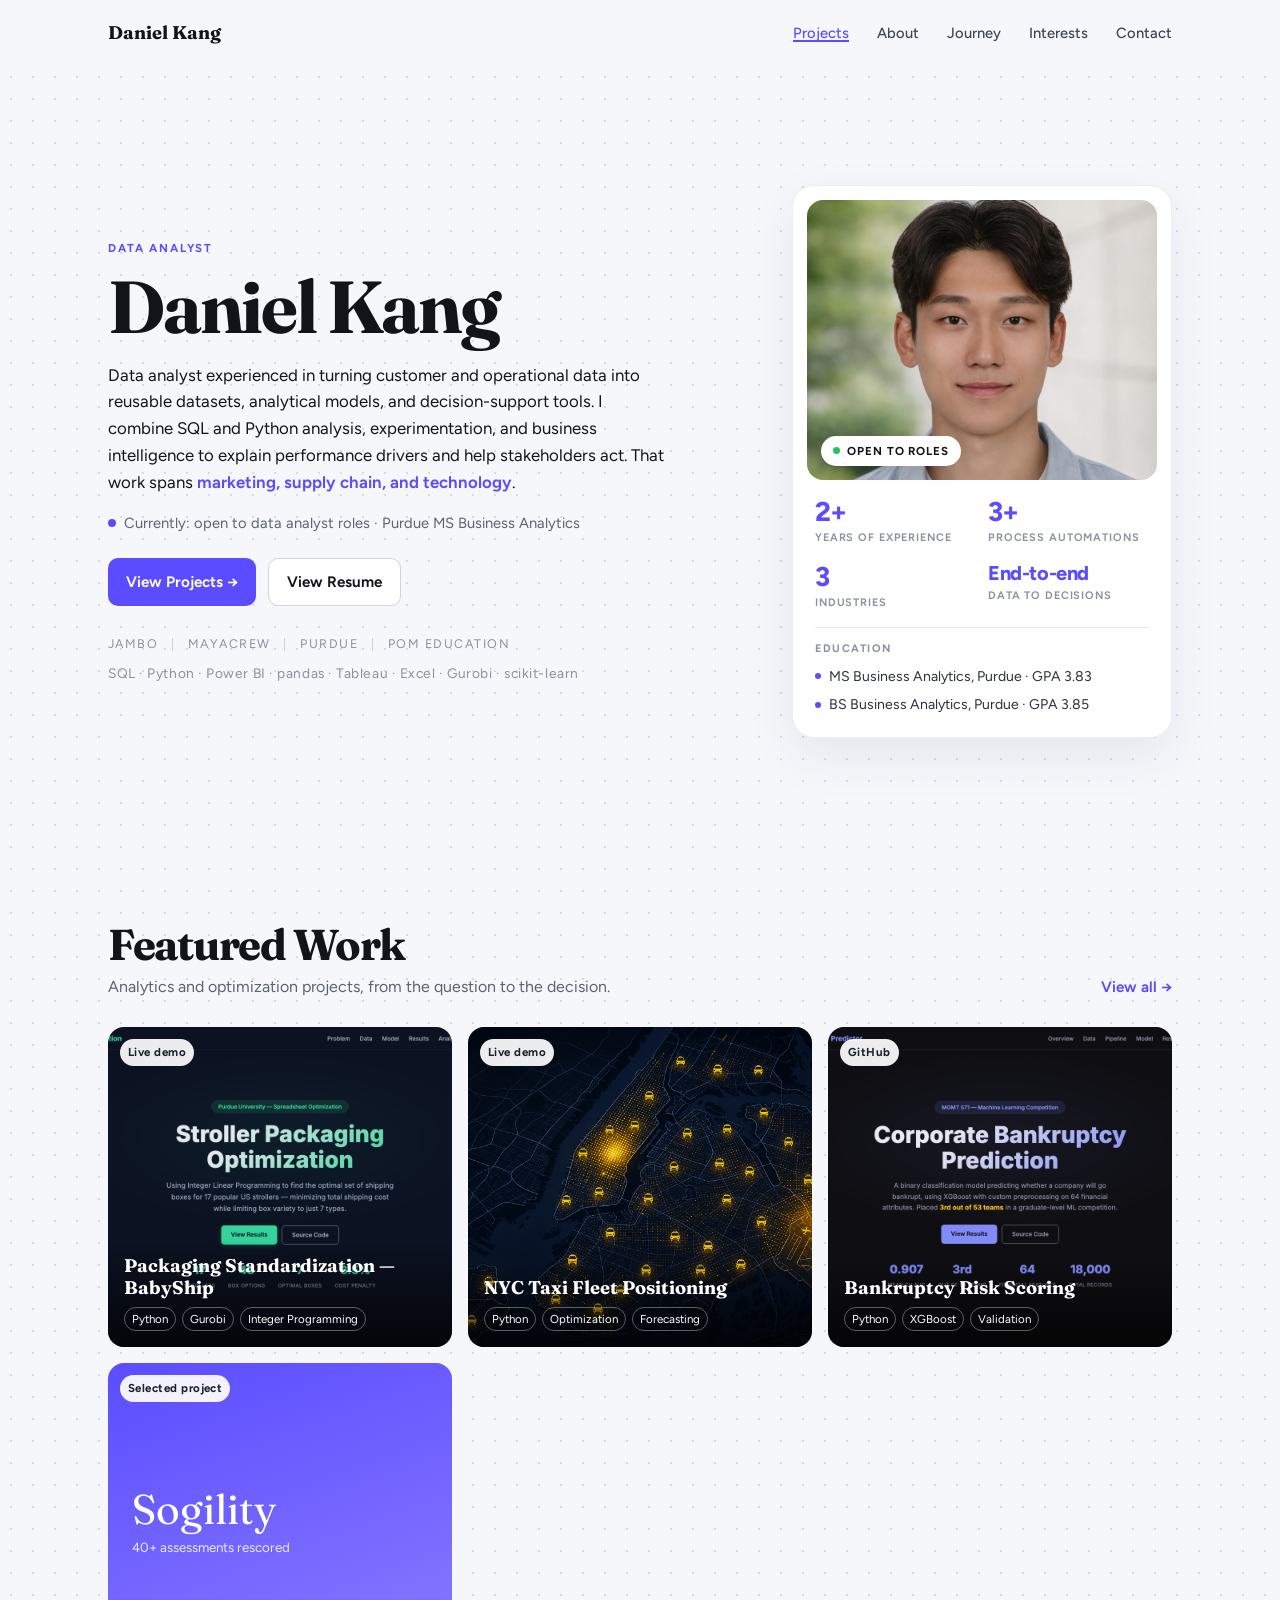
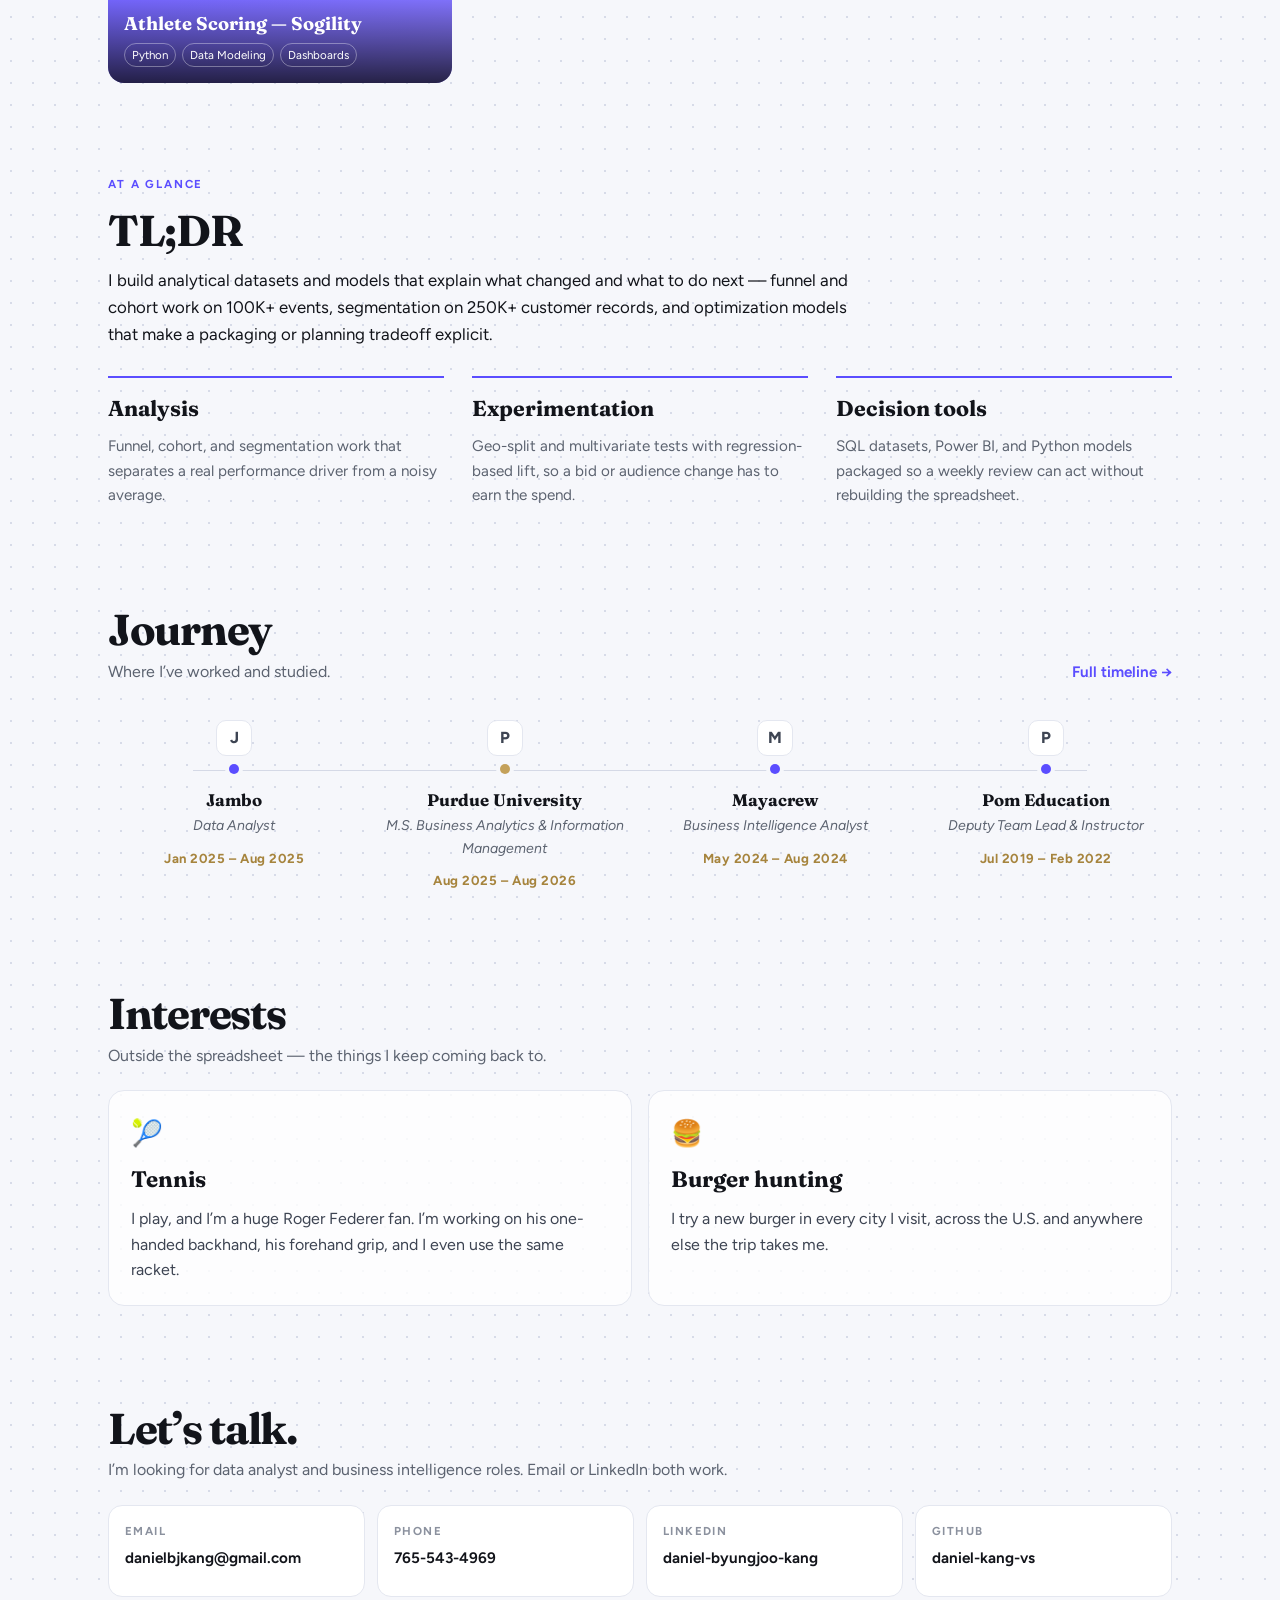
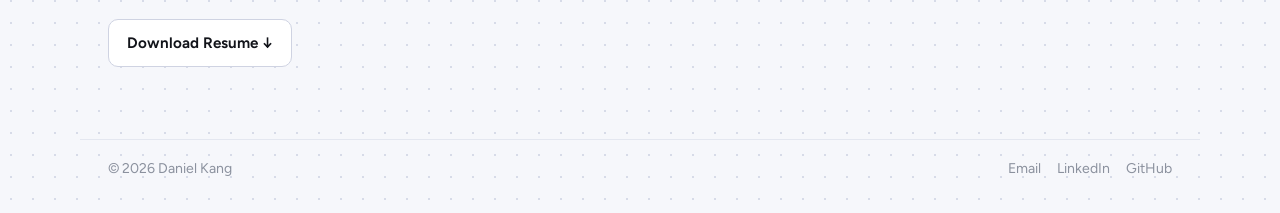
==== commit fd13e756: "Show Sogility in the featured projects row. The homepage only listed three cards, so the athlete sco" ====
--- a/index.html
+++ b/index.html
@@ -131,6 +131,23 @@
         <div class="card-hover">
           <h3>Bankruptcy Risk Scoring</h3>
           <p>Ranked financial distress from messy ratios. Mean AUC 0.907, 3rd of 53 teams in a graduate analytics competition.</p>
+          <span class="card-cta">View case study →</span>
+        </div>
+      </a>
+
+      <a class="project-card project-card--text" href="projects/sogility.html">
+        <div class="text-card-bg" aria-hidden="true">
+          <span>Sogility</span>
+          <small>40+ assessments rescored</small>
+        </div>
+        <span class="badge">Selected project</span>
+        <div class="card-rest">
+          <h3>Athlete Scoring — Sogility</h3>
+          <p class="tags"><span>Python</span><span>Data Modeling</span><span>Dashboards</span></p>
+        </div>
+        <div class="card-hover">
+          <h3>Athlete Scoring — Sogility</h3>
+          <p>Rebuilt scoring across 40+ assessments with direction-aware normalization and percentile benchmarks, mapped to a 30–99 scale for peer comparison.</p>
           <span class="card-cta">View case study →</span>
         </div>
       </a>
--- a/style.css
+++ b/style.css
@@ -195,7 +195,7 @@
   height: 320px; display: flex; flex-direction: column; align-items: flex-start; justify-content: center;
   padding: 24px; background: linear-gradient(160deg, #5b4dff, #8b7cff);
 }
-.text-card-bg span { font-family: var(--serif); font-size: 3rem; line-height: 1; }
+.text-card-bg span { font-family: var(--serif); font-size: 2.6rem; line-height: 1; }
 .text-card-bg small { opacity: 0.85; margin-top: 6px; }
 
 #about { padding-top: 20px; }
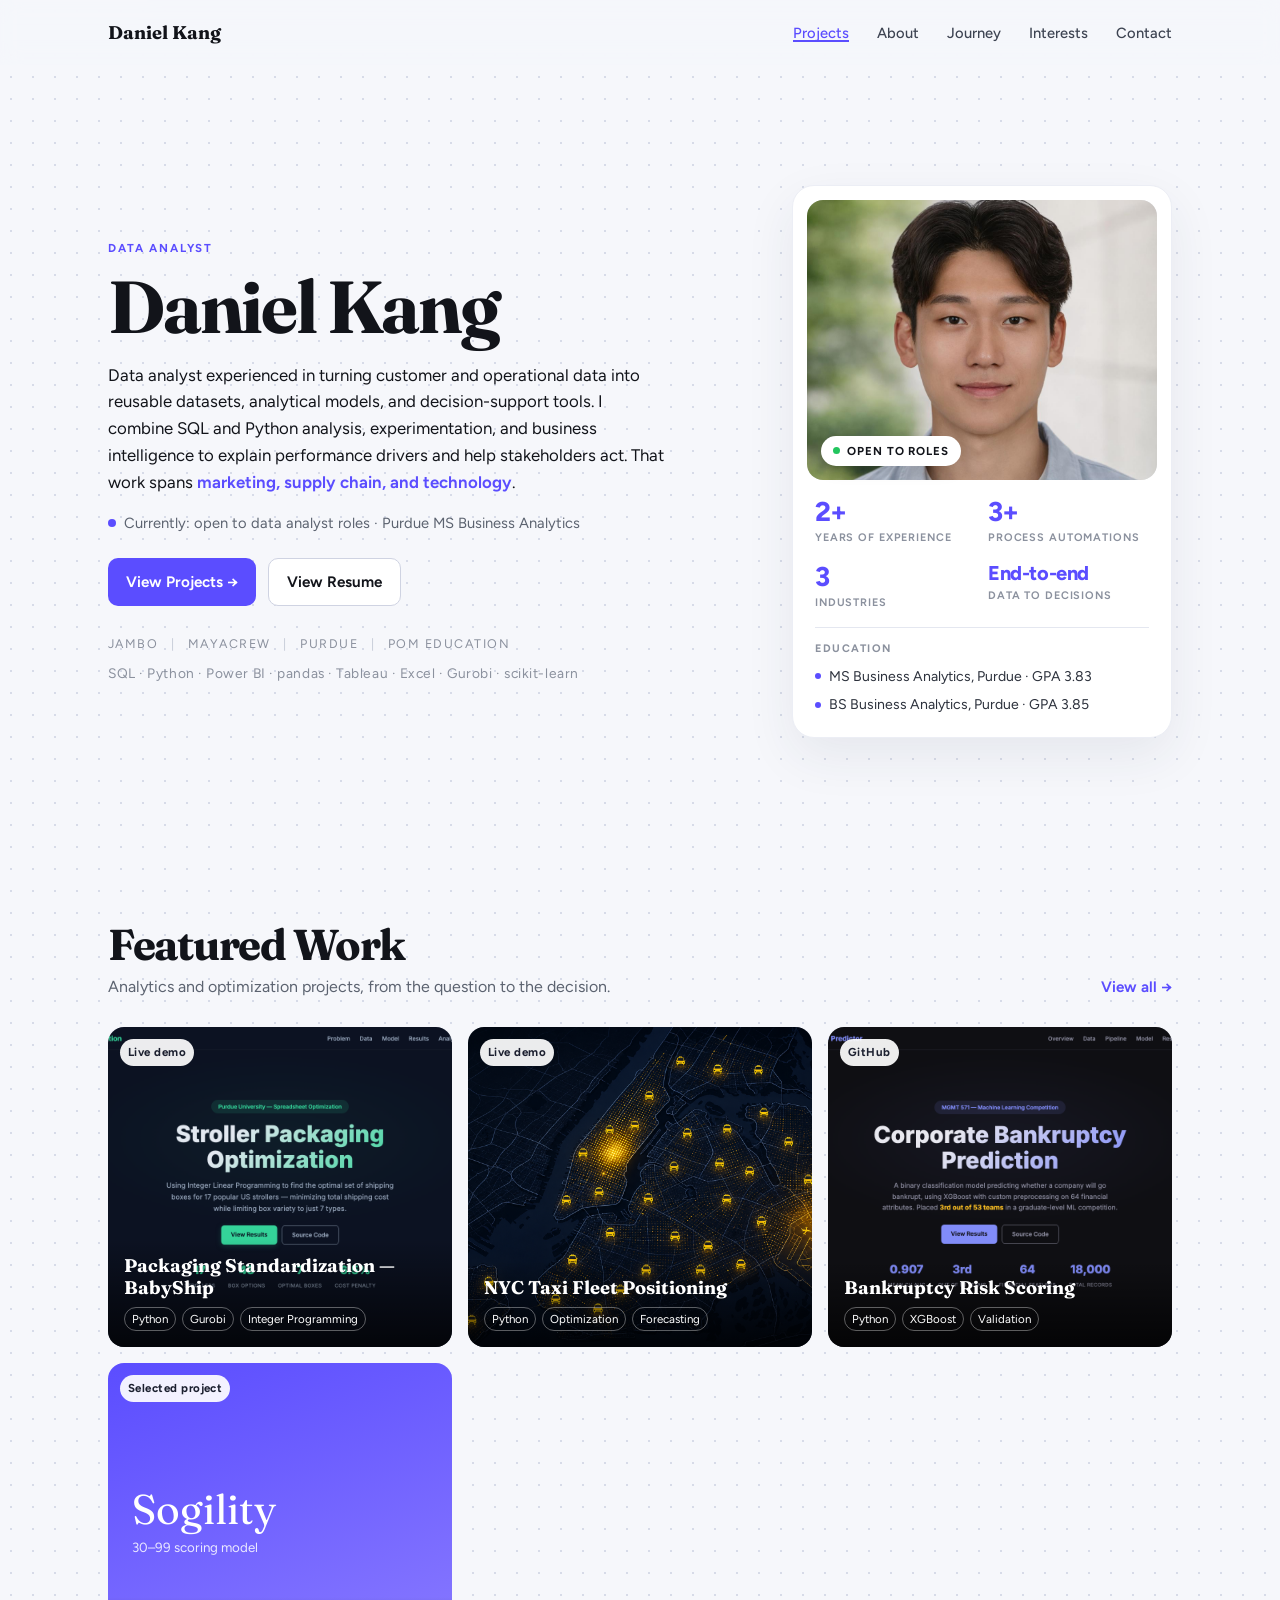
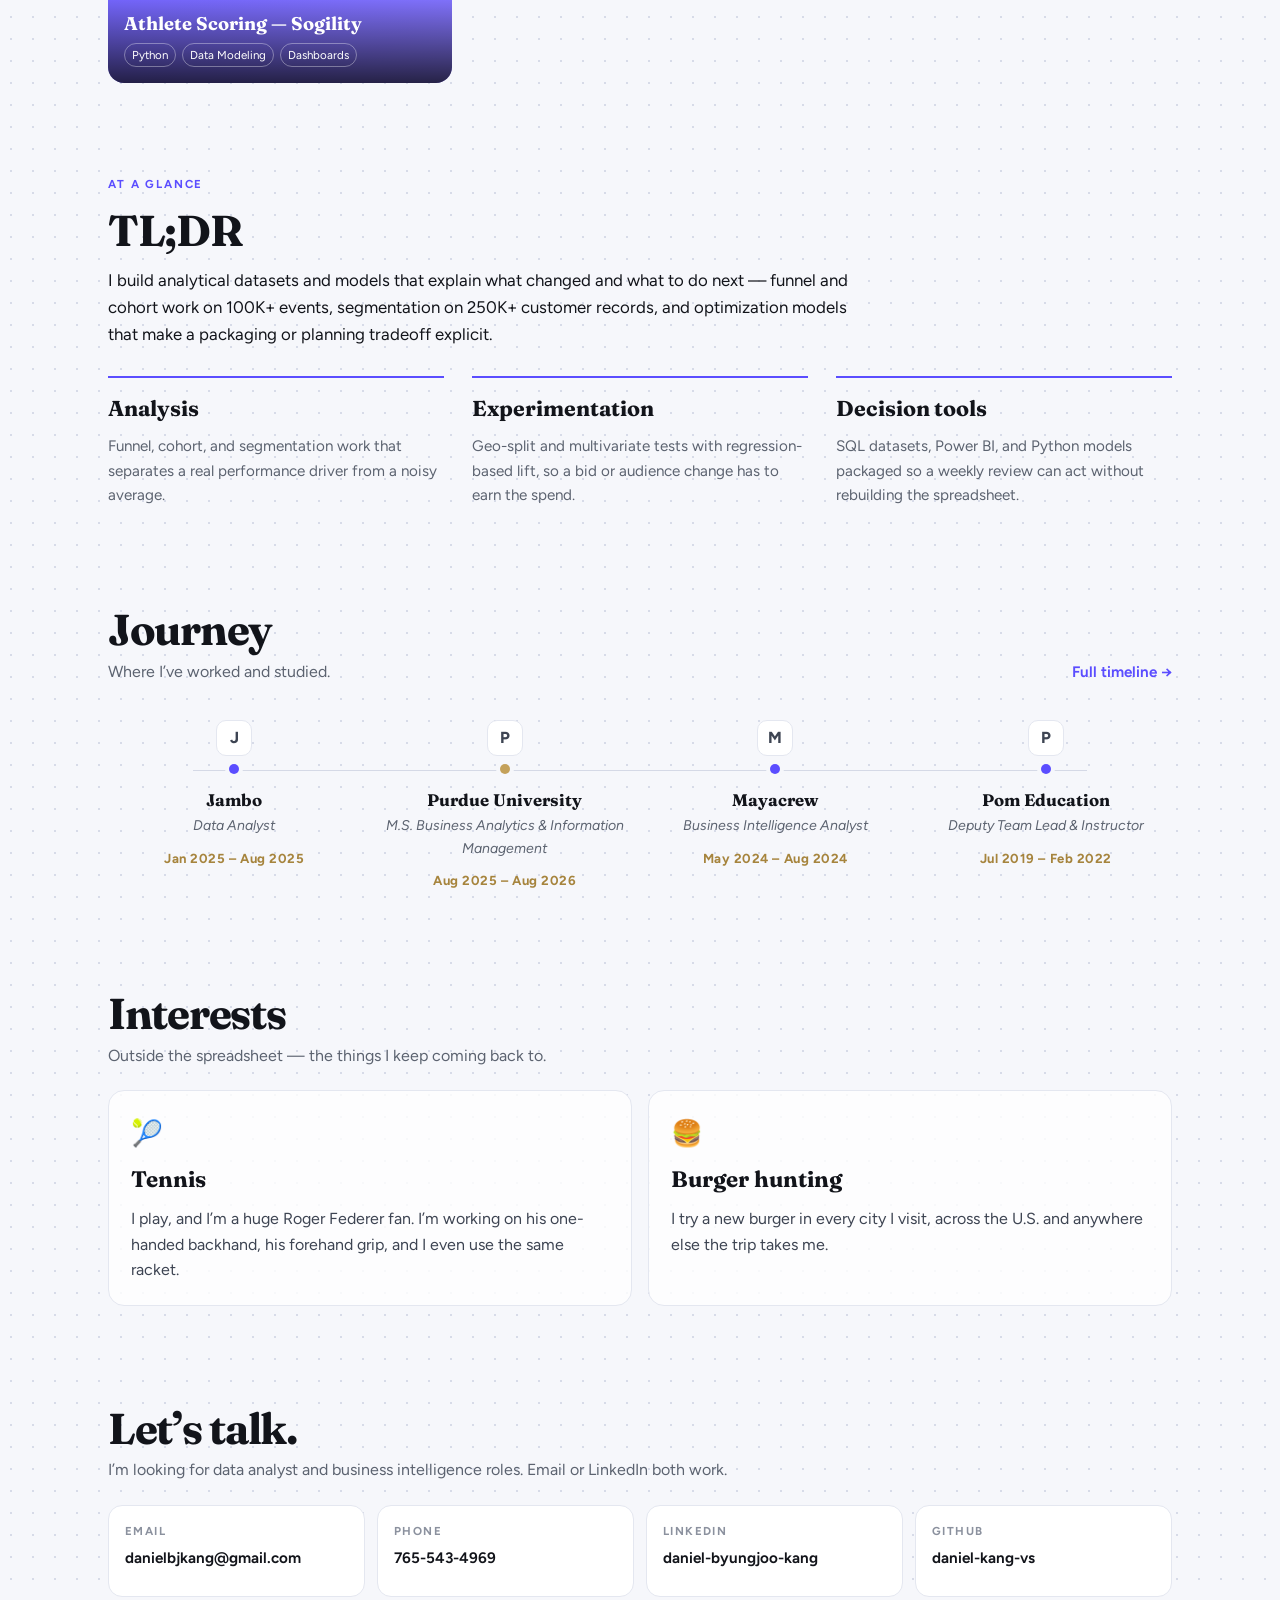
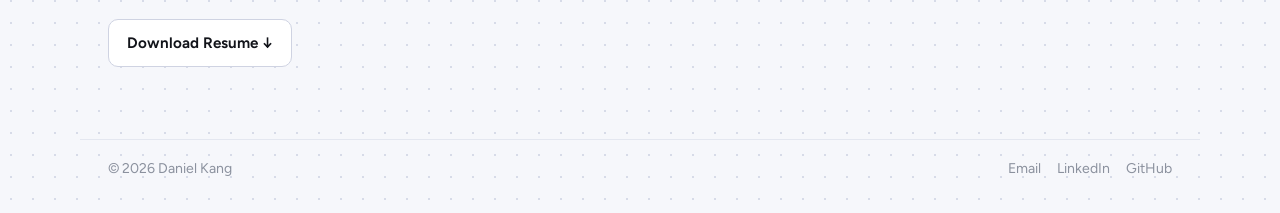
==== commit 65e1a98e: "Add the Sogility GitHub writeup to the case study. The page now links to the scoring README and desc" ====
--- a/index.html
+++ b/index.html
@@ -5,7 +5,7 @@
   <meta name="viewport" content="width=device-width, initial-scale=1.0" />
   <title>Daniel Kang — Data Analyst</title>
   <meta name="description" content="Data analyst turning customer and operational data into datasets, models, and decision-support tools. Purdue MS Business Analytics." />
-  <link rel="stylesheet" href="style.css?v=14" />
+  <link rel="stylesheet" href="style.css?v=15" />
   <link href="https://fonts.googleapis.com/css2?family=Fraunces:opsz,wght@9..144,560;9..144,700&family=Figtree:wght@400;500;600;700&display=swap" rel="stylesheet" />
 </head>
 <body>
@@ -138,7 +138,7 @@
       <a class="project-card project-card--text" href="projects/sogility.html">
         <div class="text-card-bg" aria-hidden="true">
           <span>Sogility</span>
-          <small>40+ assessments rescored</small>
+          <small>30–99 scoring model</small>
         </div>
         <span class="badge">Selected project</span>
         <div class="card-rest">
@@ -147,7 +147,7 @@
         </div>
         <div class="card-hover">
           <h3>Athlete Scoring — Sogility</h3>
-          <p>Rebuilt scoring across 40+ assessments with direction-aware normalization and percentile benchmarks, mapped to a 30–99 scale for peer comparison.</p>
+          <p>Replaced a global sigmoid with a cohort score on a 30–99 scale, plus a stable performance band for parents and trainers.</p>
           <span class="card-cta">View case study →</span>
         </div>
       </a>
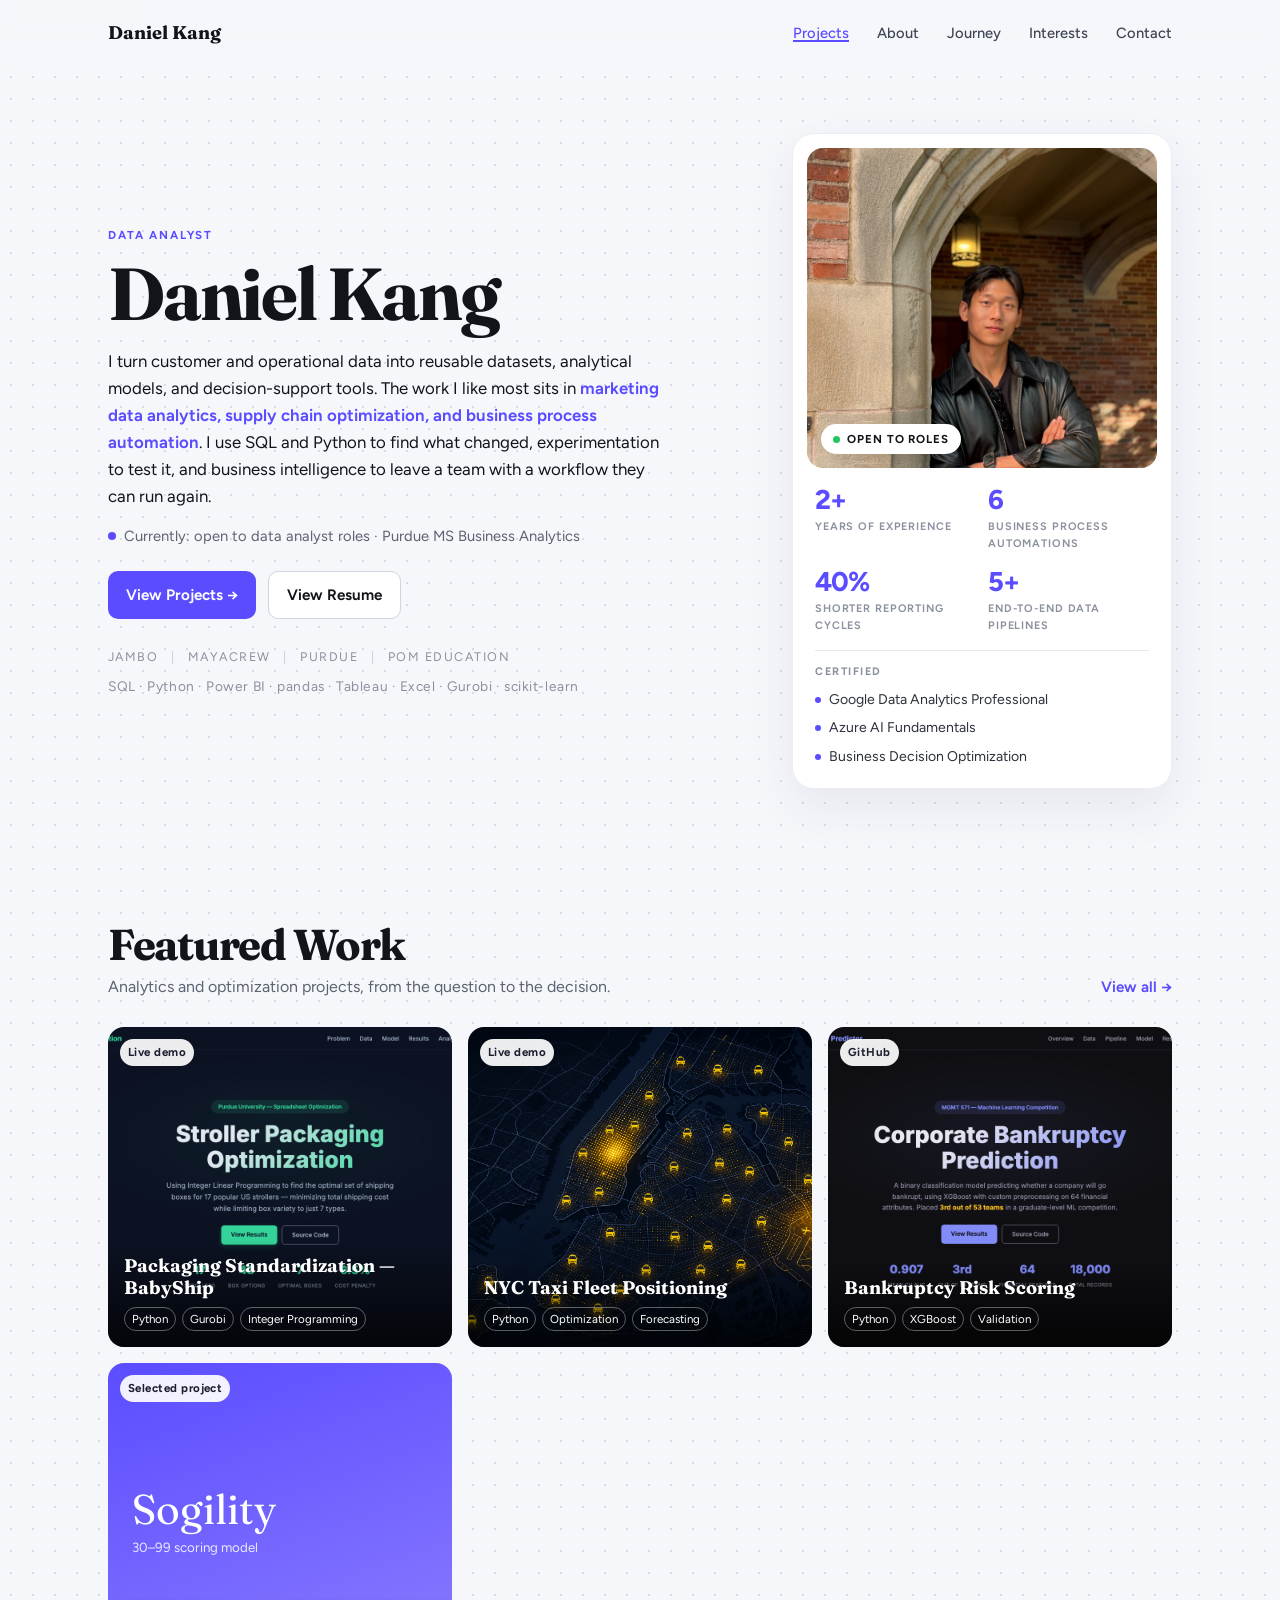
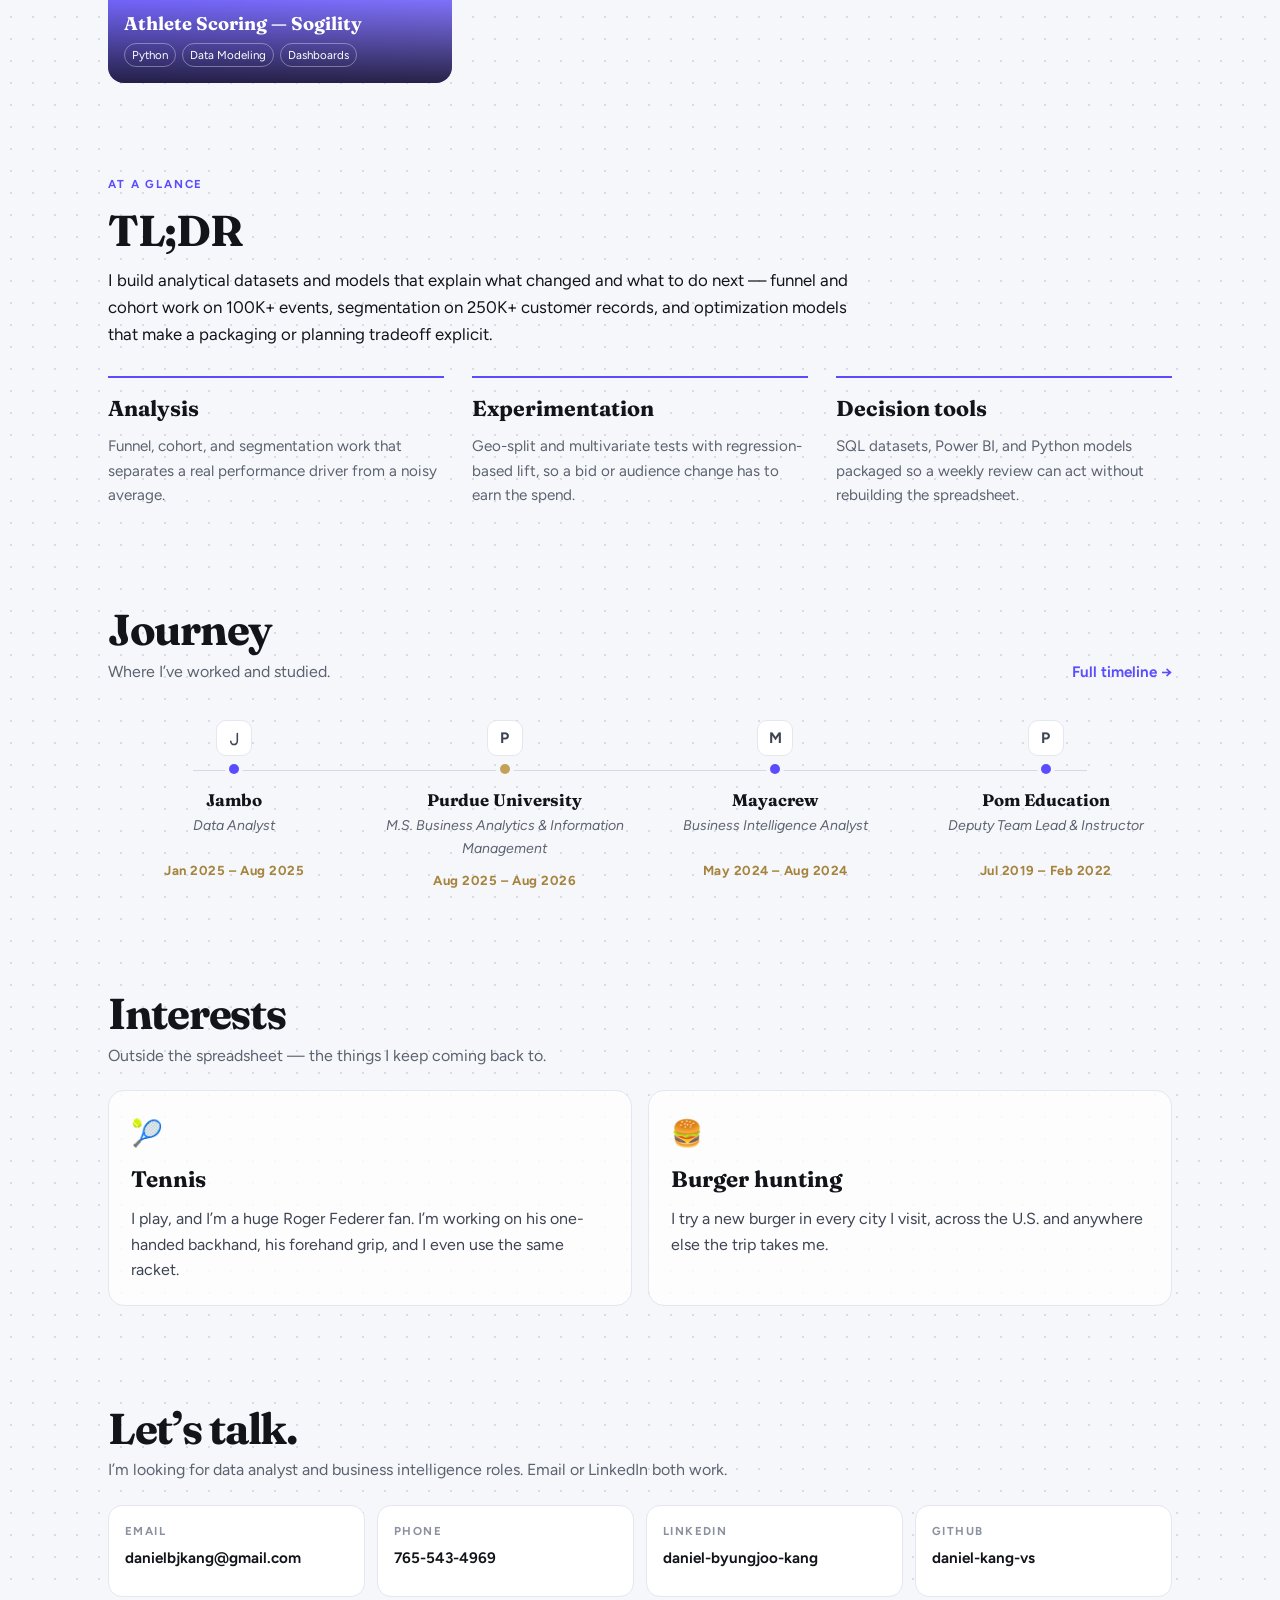
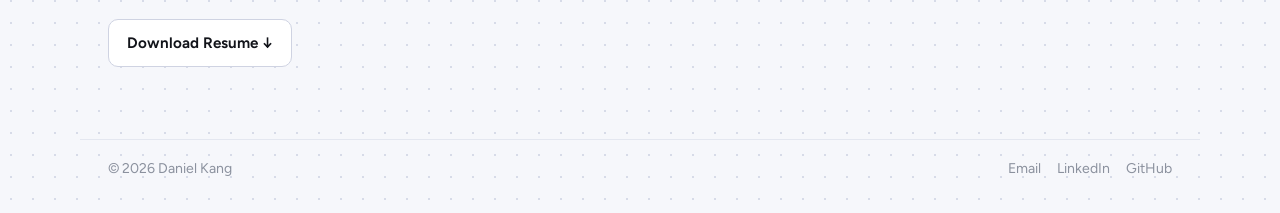
==== commit 3b6d5ea7: "Update the profile card and straighten the journey mark. The summary, certifications, and metrics no" ====
--- a/index.html
+++ b/index.html
@@ -5,7 +5,7 @@
   <meta name="viewport" content="width=device-width, initial-scale=1.0" />
   <title>Daniel Kang — Data Analyst</title>
   <meta name="description" content="Data analyst turning customer and operational data into datasets, models, and decision-support tools. Purdue MS Business Analytics." />
-  <link rel="stylesheet" href="style.css?v=15" />
+  <link rel="stylesheet" href="style.css?v=17" />
   <link href="https://fonts.googleapis.com/css2?family=Fraunces:opsz,wght@9..144,560;9..144,700&family=Figtree:wght@400;500;600;700&display=swap" rel="stylesheet" />
 </head>
 <body>
@@ -35,10 +35,11 @@
         <p class="eyebrow">Data Analyst</p>
         <h1>Daniel Kang</h1>
         <p class="hero-lead">
-          Data analyst experienced in turning customer and operational data into reusable datasets,
-          analytical models, and decision-support tools. I combine SQL and Python analysis, experimentation,
-          and business intelligence to explain performance drivers and help stakeholders act.
-          That work spans <strong>marketing, supply chain, and technology</strong>.
+          I turn customer and operational data into reusable datasets, analytical models,
+          and decision-support tools. The work I like most sits in
+          <strong>marketing data analytics, supply chain optimization, and business process automation</strong>.
+          I use SQL and Python to find what changed, experimentation to test it,
+          and business intelligence to leave a team with a workflow they can run again.
         </p>
         <p class="status"><span class="status-dot" aria-hidden="true"></span> Currently: open to data analyst roles · Purdue MS Business Analytics</p>
         <div class="hero-cta">
@@ -51,7 +52,7 @@
 
       <aside class="profile-card">
         <div class="profile-photo-wrap">
-          <img src="image_portfolio.jpeg" alt="Daniel Kang" class="profile-photo" width="640" height="720" />
+          <img src="image_portfolio.jpeg?v=20261021" alt="Daniel Kang" class="profile-photo" width="768" height="1024" />
           <span class="open-pill"><span class="open-dot" aria-hidden="true"></span> Open to roles</span>
         </div>
         <div class="stat-grid">
@@ -60,23 +61,24 @@
             <span class="stat-lbl">Years of experience</span>
           </div>
           <div>
-            <span class="stat-num">3+</span>
-            <span class="stat-lbl">Process automations</span>
+            <span class="stat-num">6</span>
+            <span class="stat-lbl">Business process automations</span>
           </div>
           <div>
-            <span class="stat-num">3</span>
-            <span class="stat-lbl">Industries</span>
+            <span class="stat-num">40%</span>
+            <span class="stat-lbl">Shorter reporting cycles</span>
           </div>
           <div>
-            <span class="stat-num stat-num--word">End-to-end</span>
-            <span class="stat-lbl">Data to decisions</span>
+            <span class="stat-num">5+</span>
+            <span class="stat-lbl">End-to-end data pipelines</span>
           </div>
         </div>
         <div class="edu-block">
-          <p class="edu-kicker">Education</p>
+          <p class="edu-kicker">Certified</p>
           <ul>
-            <li>MS Business Analytics, Purdue · GPA 3.83</li>
-            <li>BS Business Analytics, Purdue · GPA 3.85</li>
+            <li>Google Data Analytics Professional</li>
+            <li>Azure AI Fundamentals</li>
+            <li>Business Decision Optimization</li>
           </ul>
         </div>
       </aside>
@@ -191,7 +193,11 @@
     </div>
     <div class="journey-track">
       <article class="journey-stop">
-        <span class="journey-mark">J</span>
+        <span class="journey-mark" aria-label="J">
+          <svg class="journey-glyph" viewBox="0 0 16 16" width="15" height="15" aria-hidden="true">
+            <path d="M11 2.6V11A3.5 3.5 0 0 1 4 11" fill="none" stroke="currentColor" stroke-width="1.65" stroke-linecap="round"/>
+          </svg>
+        </span>
         <span class="journey-dot"></span>
         <h3>Jambo</h3>
         <p class="role">Data Analyst</p>
--- a/style.css
+++ b/style.css
@@ -106,7 +106,7 @@
 }
 .profile-photo-wrap { position: relative; }
 .profile-photo {
-  width: 100%; height: 280px; object-fit: cover; object-position: center 18%;
+  width: 100%; height: 320px; object-fit: cover; object-position: center 32%;
   border-radius: 16px; background: #eceff6;
 }
 .open-pill {
@@ -226,8 +226,11 @@
   width: 36px; height: 36px; margin: 0 auto 14px;
   border-radius: 10px; background: #fff; border: 1px solid var(--line);
   display: flex; align-items: center; justify-content: center;
-  font-weight: 750; color: #3d4452; position: relative; z-index: 1;
-}
+  font-family: var(--sans); font-weight: 700; font-size: 0.95rem; line-height: 1;
+  font-synthesis: none;
+  color: #3d4452; position: relative; z-index: 1;
+}
+.journey-glyph { display: block; }
 .journey-dot {
   width: 10px; height: 10px; border-radius: 50%;
   background: var(--accent); display: block; margin: -6px auto 16px;
@@ -237,6 +240,7 @@
 .journey-stop h3 { font-family: var(--serif); font-size: 1.05rem; line-height: 1.25; margin-bottom: 4px; }
 .journey-stop .role {
   color: var(--muted); font-size: 0.88rem; font-style: italic;
+  min-height: 2.5em;
   display: -webkit-box; -webkit-line-clamp: 2; -webkit-box-orient: vertical; overflow: hidden;
 }
 .journey-stop .when { color: #a6843d; font-size: 0.82rem; margin-top: 6px; }
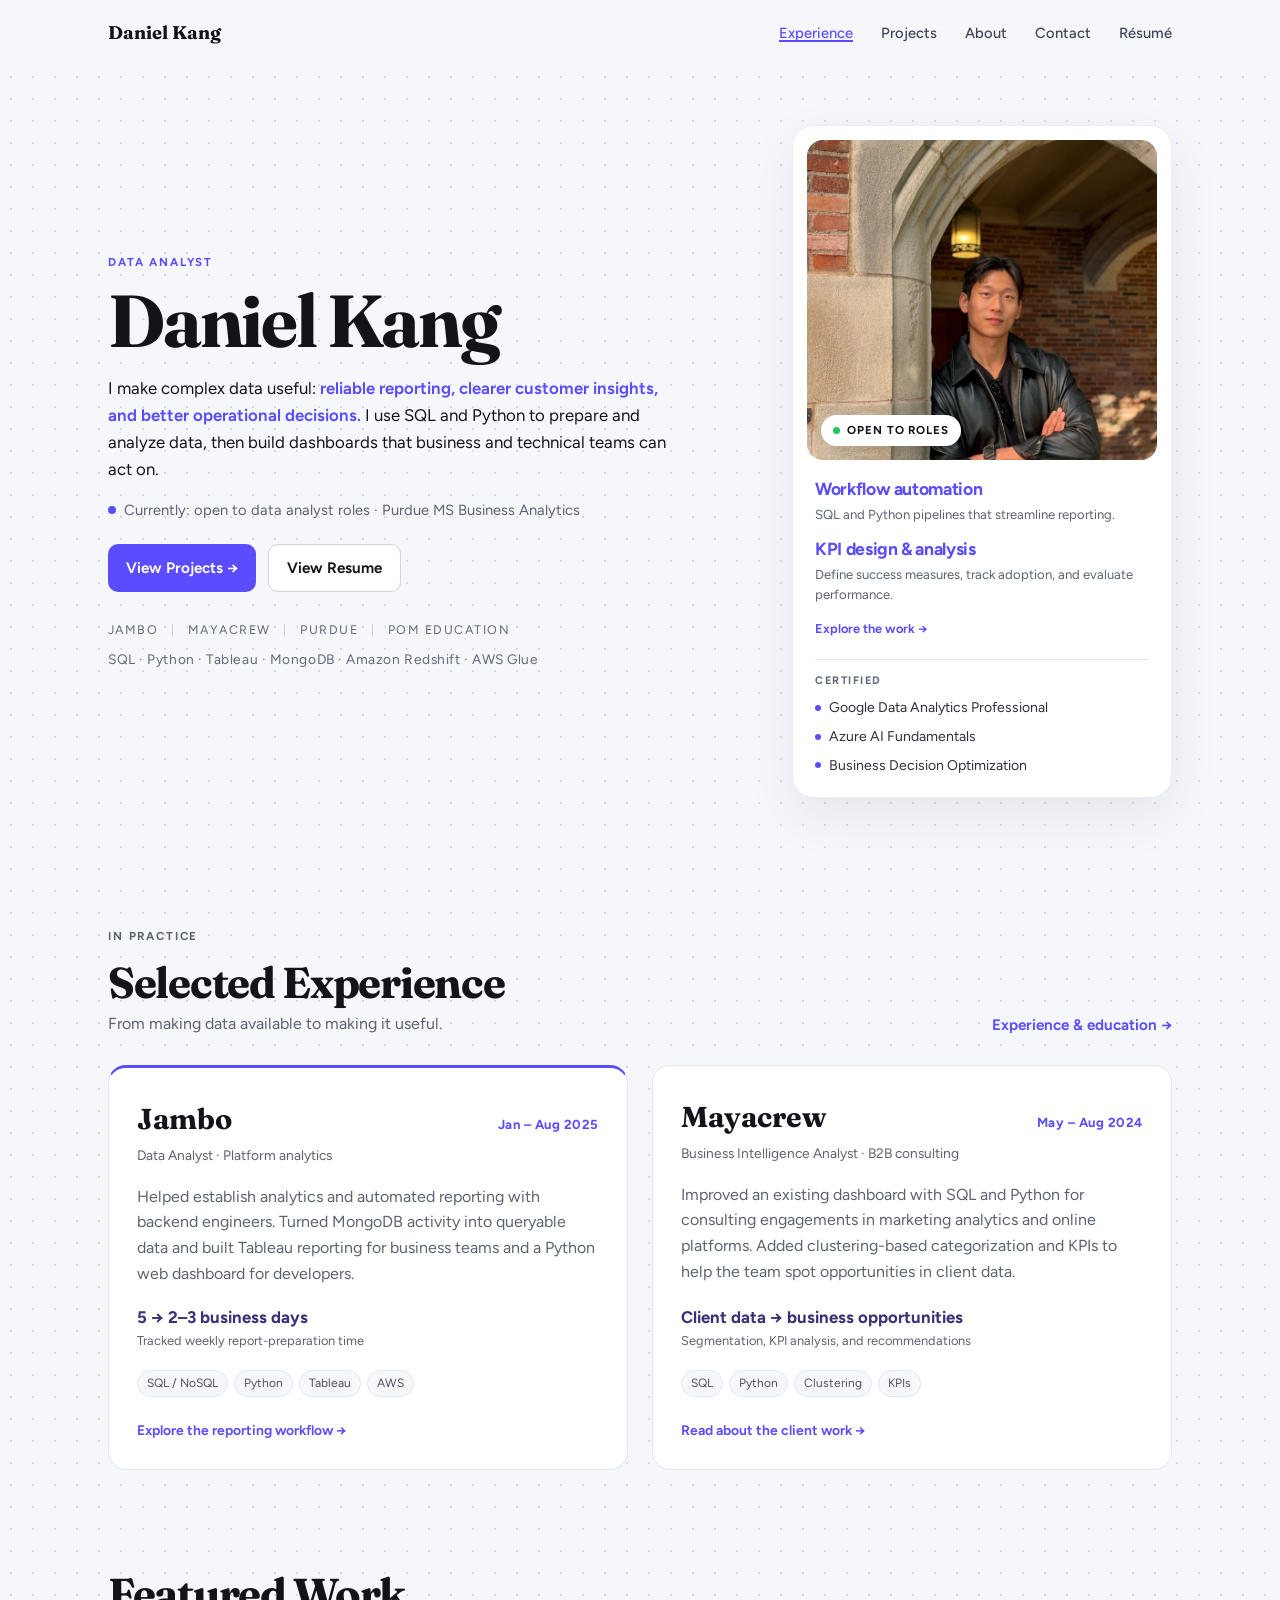
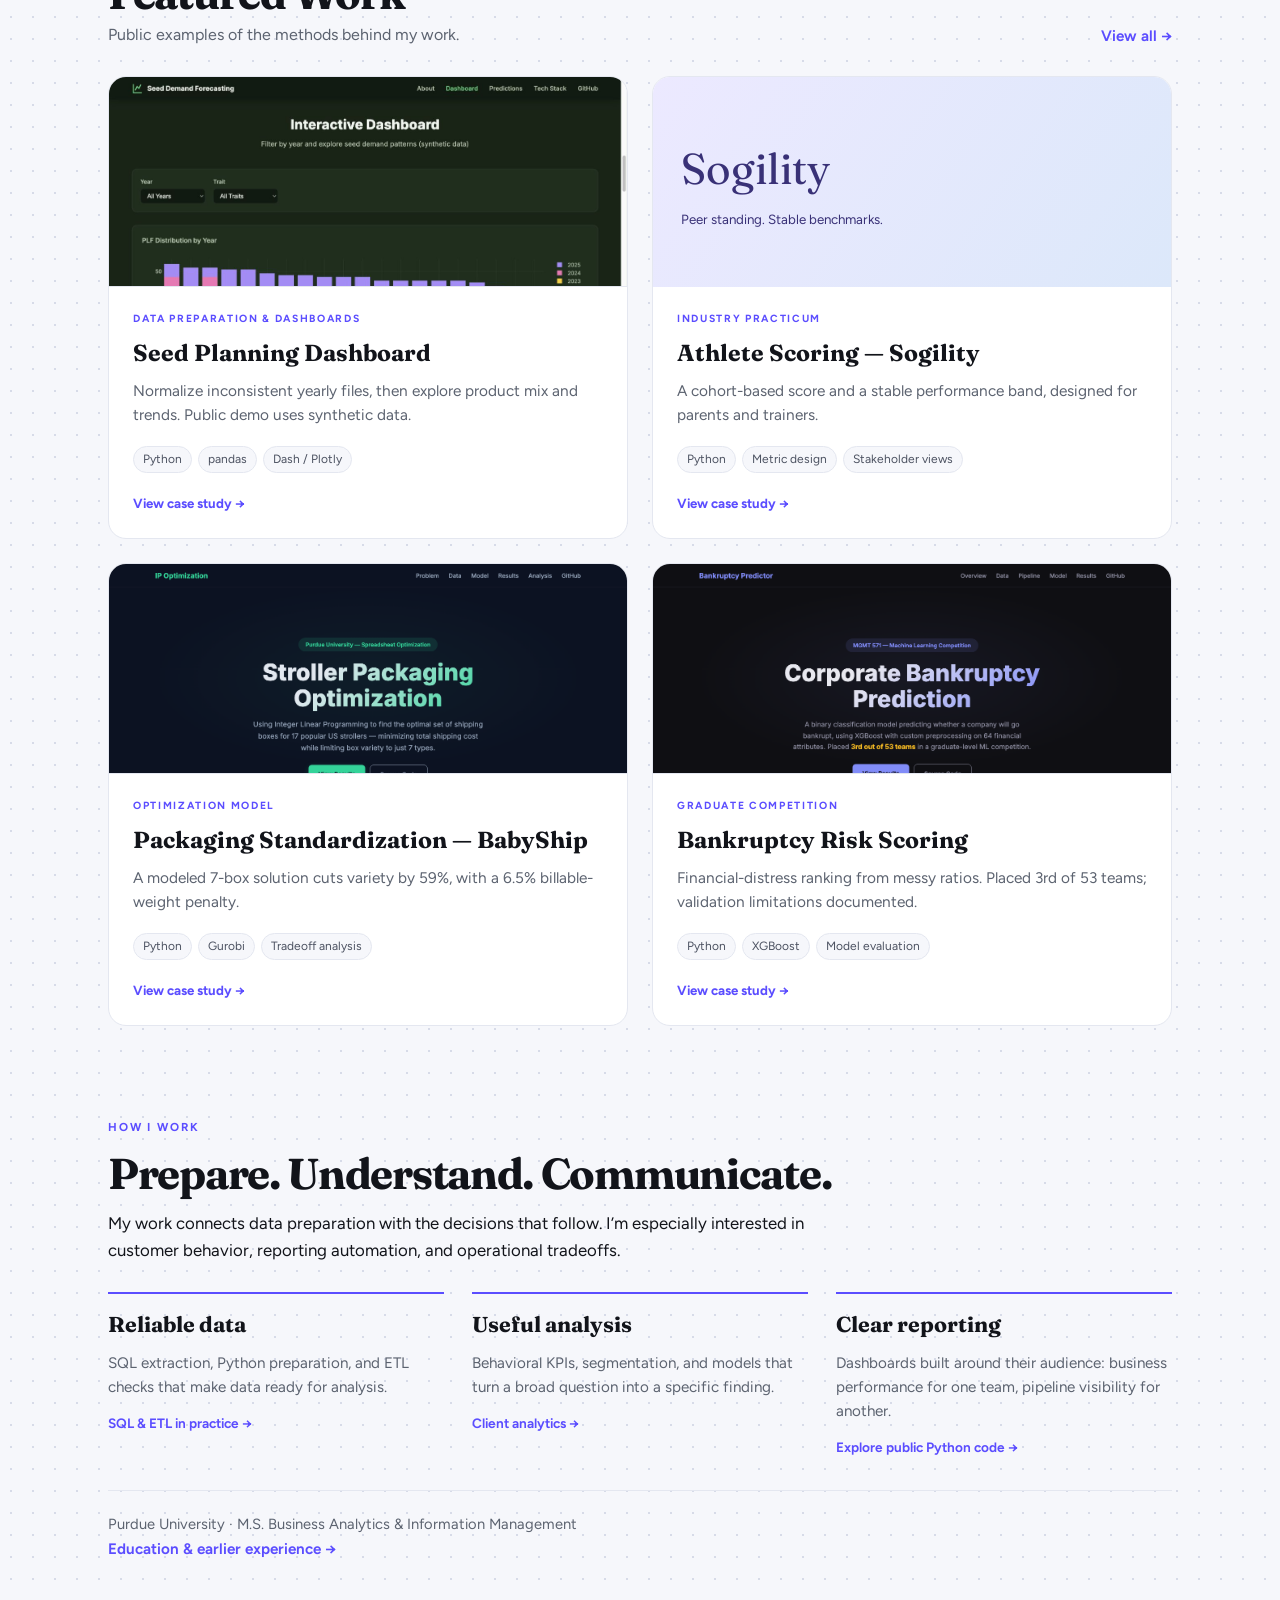
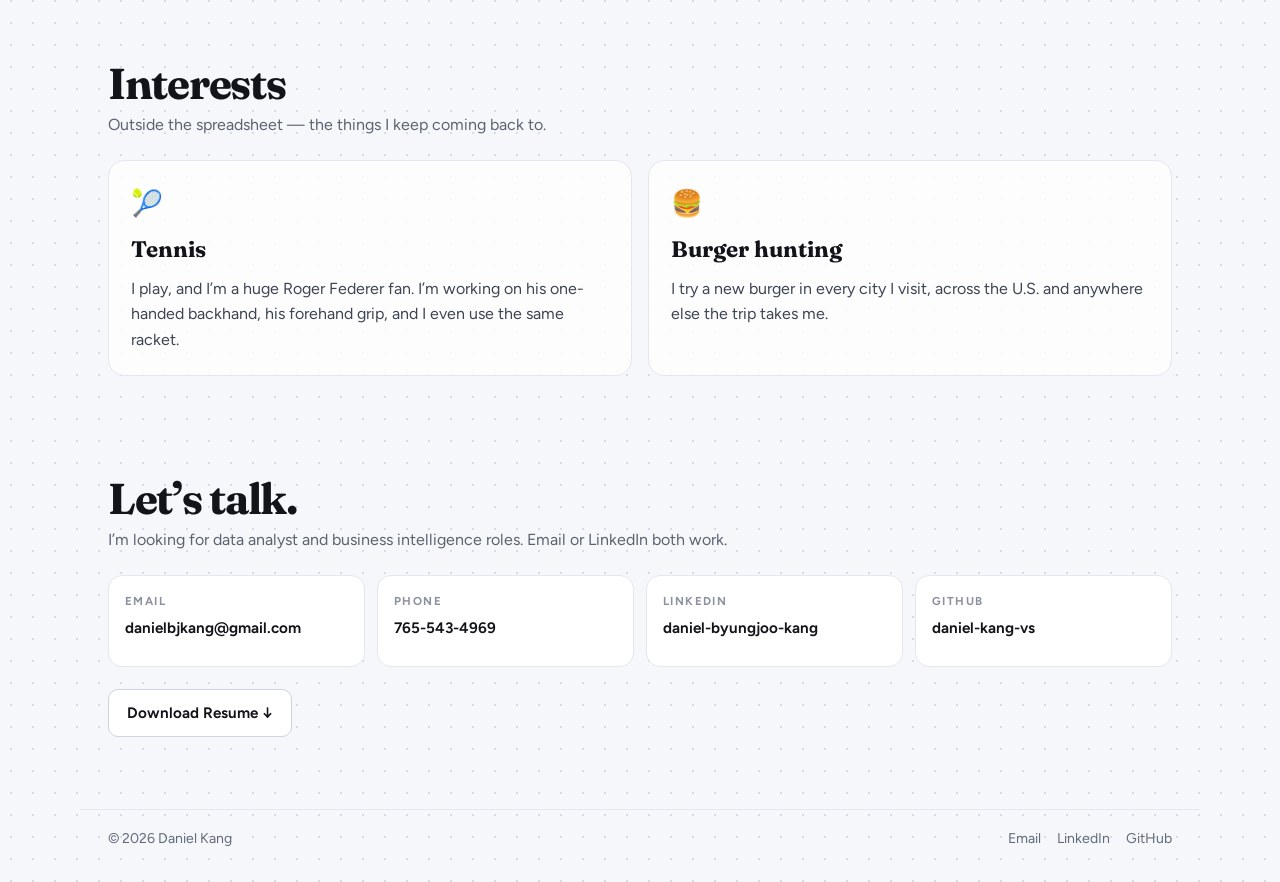
==== commit 8574085f: "Clarify analyst experience and showcase reporting capabilities" ====
--- a/index.html
+++ b/index.html
@@ -5,7 +5,7 @@
   <meta name="viewport" content="width=device-width, initial-scale=1.0" />
   <title>Daniel Kang — Data Analyst</title>
   <meta name="description" content="Data analyst turning customer and operational data into datasets, models, and decision-support tools. Purdue MS Business Analytics." />
-  <link rel="stylesheet" href="style.css?v=17" />
+  <link rel="stylesheet" href="style.css?v=19" />
   <link href="https://fonts.googleapis.com/css2?family=Fraunces:opsz,wght@9..144,560;9..144,700&family=Figtree:wght@400;500;600;700&display=swap" rel="stylesheet" />
 </head>
 <body>
@@ -15,16 +15,16 @@
 <nav id="navbar">
   <div class="nav-inner">
     <a href="#hero" class="nav-brand">Daniel Kang</a>
-    <button class="hamburger" id="hamburger" aria-label="Menu">
+    <button class="hamburger" id="hamburger" aria-label="Menu" aria-controls="navLinks" aria-expanded="false">
       <span></span><span></span><span></span>
     </button>
     <ul class="nav-links" id="navLinks">
-      <li><a href="#projects">Projects</a></li>
-      <li><a href="#about">About</a></li>
-      <li><a href="#journey">Journey</a></li>
-      <li><a href="#interests">Interests</a></li>
-      <li><a href="#contact">Contact</a></li>
-    </ul>
+<li><a href="#experience">Experience</a></li>
+<li><a href="#projects">Projects</a></li>
+<li><a href="#about">About</a></li>
+<li><a href="#contact">Contact</a></li>
+<li><a href="resume.pdf">Résumé</a></li>
+</ul>
   </div>
 </nav>
 
@@ -34,20 +34,14 @@
       <div class="hero-copy">
         <p class="eyebrow">Data Analyst</p>
         <h1>Daniel Kang</h1>
-        <p class="hero-lead">
-          I turn customer and operational data into reusable datasets, analytical models,
-          and decision-support tools. The work I like most sits in
-          <strong>marketing data analytics, supply chain optimization, and business process automation</strong>.
-          I use SQL and Python to find what changed, experimentation to test it,
-          and business intelligence to leave a team with a workflow they can run again.
-        </p>
+        <p class="hero-lead">I make complex data useful: <strong>reliable reporting, clearer customer insights, and better operational decisions.</strong> I use SQL and Python to prepare and analyze data, then build dashboards that business and technical teams can act on.</p>
         <p class="status"><span class="status-dot" aria-hidden="true"></span> Currently: open to data analyst roles · Purdue MS Business Analytics</p>
         <div class="hero-cta">
           <a href="#projects" class="btn btn-primary">View Projects →</a>
           <a href="resume.pdf?v=20261020" class="btn btn-outline" target="_blank" rel="noopener">View Resume</a>
         </div>
         <p class="orgs">Jambo <span>|</span> Mayacrew <span>|</span> Purdue <span>|</span> Pom Education</p>
-        <p class="stack">SQL · Python · Power BI · pandas · Tableau · Excel · Gurobi · scikit-learn</p>
+        <p class="stack">SQL · Python · Tableau · MongoDB · Amazon Redshift · AWS Glue</p>
       </div>
 
       <aside class="profile-card">
@@ -55,23 +49,16 @@
           <img src="image_portfolio.jpeg?v=20261021" alt="Daniel Kang" class="profile-photo" width="768" height="1024" />
           <span class="open-pill"><span class="open-dot" aria-hidden="true"></span> Open to roles</span>
         </div>
-        <div class="stat-grid">
-          <div>
-            <span class="stat-num">2+</span>
-            <span class="stat-lbl">Years of experience</span>
-          </div>
-          <div>
-            <span class="stat-num">6</span>
-            <span class="stat-lbl">Business process automations</span>
-          </div>
-          <div>
-            <span class="stat-num">40%</span>
-            <span class="stat-lbl">Shorter reporting cycles</span>
-          </div>
-          <div>
-            <span class="stat-num">5+</span>
-            <span class="stat-lbl">End-to-end data pipelines</span>
-          </div>
+        <div class="profile-strengths">
+          <a class="profile-strength" href="journey.html#jambo">
+            <strong>Workflow automation</strong>
+            <span>SQL and Python pipelines that streamline reporting.</span>
+          </a>
+          <a class="profile-strength" href="journey.html#jambo">
+            <strong>KPI design &amp; analysis</strong>
+            <span>Define success measures, track adoption, and evaluate performance.</span>
+          </a>
+          <a class="text-link" href="journey.html#jambo">Explore the work →</a>
         </div>
         <div class="edu-block">
           <p class="edu-kicker">Certified</p>
@@ -85,149 +72,57 @@
     </div>
   </header>
 
+  <section id="experience">
+    <div class="section-head"><div><p class="eyebrow">In practice</p><h2>Selected Experience</h2><p>From making data available to making it useful.</p></div><a href="journey.html" class="text-link">Experience &amp; education →</a></div>
+    <div class="experience-grid">
+      <article class="experience-card experience-card--lead">
+        <div class="experience-top"><h3>Jambo</h3><span class="when">Jan – Aug 2025</span></div>
+        <p class="role">Data Analyst · Platform analytics</p>
+        <p>Helped establish analytics and automated reporting with backend engineers. Turned MongoDB activity into queryable data and built Tableau reporting for business teams and a Python web dashboard for developers.</p>
+        <div class="experience-result"><strong>5 → 2–3 business days</strong><span>Tracked weekly report-preparation time</span></div>
+        <p class="tags"><span>SQL / NoSQL</span><span>Python</span><span>Tableau</span><span>AWS</span></p>
+        <a href="journey.html#jambo" class="text-link">Explore the reporting workflow →</a>
+      </article>
+      <article class="experience-card">
+        <div class="experience-top"><h3>Mayacrew</h3><span class="when">May – Aug 2024</span></div>
+        <p class="role">Business Intelligence Analyst · B2B consulting</p>
+        <p>Improved an existing dashboard with SQL and Python for consulting engagements in marketing analytics and online platforms. Added clustering-based categorization and KPIs to help the team spot opportunities in client data.</p>
+        <div class="experience-result"><strong>Client data → business opportunities</strong><span>Segmentation, KPI analysis, and recommendations</span></div>
+        <p class="tags"><span>SQL</span><span>Python</span><span>Clustering</span><span>KPIs</span></p>
+        <a href="journey.html#mayacrew" class="text-link">Read about the client work →</a>
+      </article>
+    </div>
+  </section>
+
   <section id="projects">
     <div class="section-head">
       <div>
         <h2>Featured Work</h2>
-        <p>Analytics and optimization projects, from the question to the decision.</p>
+        <p>Public examples of the methods behind my work.</p>
       </div>
       <a href="projects.html" class="text-link">View all →</a>
     </div>
 
     <div class="project-grid">
-      <a class="project-card" href="projects/babyship.html">
-        <img src="pngs/project-ip-optimization.png" alt="BabyShip packaging optimization" />
-        <span class="badge">Live demo</span>
-        <div class="card-rest">
-          <h3>Packaging Standardization — BabyShip</h3>
-          <p class="tags"><span>Python</span><span>Gurobi</span><span>Integer Programming</span></p>
-        </div>
-        <div class="card-hover">
-          <h3>Packaging Standardization — BabyShip</h3>
-          <p>An integer program over 43 candidate boxes and 17 products. A 7-box set cut variety 59% while holding the dimensional-weight increase to 6.5%.</p>
-          <span class="card-cta">View case study →</span>
-        </div>
-      </a>
-
-      <a class="project-card" href="projects/nyc-taxi.html">
-        <img src="pngs/project-nyc-taxi.png" alt="NYC taxi fleet positioning" />
-        <span class="badge">Live demo</span>
-        <div class="card-rest">
-          <h3>NYC Taxi Fleet Positioning</h3>
-          <p class="tags"><span>Python</span><span>Optimization</span><span>Forecasting</span></p>
-        </div>
-        <div class="card-hover">
-          <h3>NYC Taxi Fleet Positioning</h3>
-          <p>Zone-level demand and a newsvendor-style positioning model for a 13,000-cab fleet, so capacity sits where trips actually start.</p>
-          <span class="card-cta">View case study →</span>
-        </div>
-      </a>
-
-      <a class="project-card" href="projects/bankruptcy.html">
-        <img src="pngs/project-bankruptcy.png" alt="Bankruptcy risk scoring" />
-        <span class="badge">GitHub</span>
-        <div class="card-rest">
-          <h3>Bankruptcy Risk Scoring</h3>
-          <p class="tags"><span>Python</span><span>XGBoost</span><span>Validation</span></p>
-        </div>
-        <div class="card-hover">
-          <h3>Bankruptcy Risk Scoring</h3>
-          <p>Ranked financial distress from messy ratios. Mean AUC 0.907, 3rd of 53 teams in a graduate analytics competition.</p>
-          <span class="card-cta">View case study →</span>
-        </div>
-      </a>
-
-      <a class="project-card project-card--text" href="projects/sogility.html">
-        <div class="text-card-bg" aria-hidden="true">
-          <span>Sogility</span>
-          <small>30–99 scoring model</small>
-        </div>
-        <span class="badge">Selected project</span>
-        <div class="card-rest">
-          <h3>Athlete Scoring — Sogility</h3>
-          <p class="tags"><span>Python</span><span>Data Modeling</span><span>Dashboards</span></p>
-        </div>
-        <div class="card-hover">
-          <h3>Athlete Scoring — Sogility</h3>
-          <p>Replaced a global sigmoid with a cohort score on a 30–99 scale, plus a stable performance band for parents and trainers.</p>
-          <span class="card-cta">View case study →</span>
-        </div>
-      </a>
-
+<a class="project-card" href="projects/seed-demand.html"><img src="pngs/seed-dashboard-preview.png" alt="Seed Planning Dashboard" loading="lazy" width="640" height="360" /><div class="project-copy"><p class="eyebrow">Data preparation & dashboards</p><h3>Seed Planning Dashboard</h3><p class="project-summary">Normalize inconsistent yearly files, then explore product mix and trends. Public demo uses synthetic data.</p><p class="tags"><span>Python</span><span>pandas</span><span>Dash / Plotly</span></p><span class="card-cta">View case study →</span></div></a>
+<a class="project-card" href="projects/sogility.html"><div class="text-card-bg" aria-hidden="true"><span>Sogility</span><small>Peer standing. Stable benchmarks.</small></div><div class="project-copy"><p class="eyebrow">Industry practicum</p><h3>Athlete Scoring — Sogility</h3><p class="project-summary">A cohort-based score and a stable performance band, designed for parents and trainers.</p><p class="tags"><span>Python</span><span>Metric design</span><span>Stakeholder views</span></p><span class="card-cta">View case study →</span></div></a>
+<a class="project-card" href="projects/babyship.html"><img src="pngs/project-ip-optimization.png" alt="Packaging Standardization — BabyShip" loading="lazy" width="640" height="360" /><div class="project-copy"><p class="eyebrow">Optimization model</p><h3>Packaging Standardization — BabyShip</h3><p class="project-summary">A modeled 7-box solution cuts variety by 59%, with a 6.5% billable-weight penalty.</p><p class="tags"><span>Python</span><span>Gurobi</span><span>Tradeoff analysis</span></p><span class="card-cta">View case study →</span></div></a>
+<a class="project-card" href="projects/bankruptcy.html"><img src="pngs/project-bankruptcy.png" alt="Bankruptcy Risk Scoring" loading="lazy" width="640" height="360" /><div class="project-copy"><p class="eyebrow">Graduate competition</p><h3>Bankruptcy Risk Scoring</h3><p class="project-summary">Financial-distress ranking from messy ratios. Placed 3rd of 53 teams; validation limitations documented.</p><p class="tags"><span>Python</span><span>XGBoost</span><span>Model evaluation</span></p><span class="card-cta">View case study →</span></div></a>
     </div>
   </section>
 
   <section id="about">
-    <p class="eyebrow">At a glance</p>
-    <div class="about-head">
-      <h2>TL;DR</h2>
-    </div>
-    <p class="about-lead">
-      I build analytical datasets and models that explain what changed and what to do next —
-      funnel and cohort work on 100K+ events, segmentation on 250K+ customer records,
-      and optimization models that make a packaging or planning tradeoff explicit.
-    </p>
+    <p class="eyebrow">How I work</p><h2>Prepare. Understand. Communicate.</h2>
+    <p class="about-lead">My work connects data preparation with the decisions that follow. I’m especially interested in customer behavior, reporting automation, and operational tradeoffs.</p>
     <div class="pillars">
-      <article>
-        <h3>Analysis</h3>
-        <p>Funnel, cohort, and segmentation work that separates a real performance driver from a noisy average.</p>
-      </article>
-      <article>
-        <h3>Experimentation</h3>
-        <p>Geo-split and multivariate tests with regression-based lift, so a bid or audience change has to earn the spend.</p>
-      </article>
-      <article>
-        <h3>Decision tools</h3>
-        <p>SQL datasets, Power BI, and Python models packaged so a weekly review can act without rebuilding the spreadsheet.</p>
-      </article>
-    </div>
-  </section>
-
-  <section id="journey">
-    <div class="section-head">
-      <div>
-        <h2>Journey</h2>
-        <p>Where I’ve worked and studied.</p>
-      </div>
-      <a href="journey.html" class="text-link">Full timeline →</a>
-    </div>
-    <div class="journey-track">
-      <article class="journey-stop">
-        <span class="journey-mark" aria-label="J">
-          <svg class="journey-glyph" viewBox="0 0 16 16" width="15" height="15" aria-hidden="true">
-            <path d="M11 2.6V11A3.5 3.5 0 0 1 4 11" fill="none" stroke="currentColor" stroke-width="1.65" stroke-linecap="round"/>
-          </svg>
-        </span>
-        <span class="journey-dot"></span>
-        <h3>Jambo</h3>
-        <p class="role">Data Analyst</p>
-        <p class="when">Jan 2025 – Aug 2025</p>
-      </article>
-      <article class="journey-stop journey-stop--school">
-        <span class="journey-mark">P</span>
-        <span class="journey-dot"></span>
-        <h3>Purdue University</h3>
-        <p class="role">M.S. Business Analytics &amp; Information Management</p>
-        <p class="when">Aug 2025 – Aug 2026</p>
-      </article>
-      <article class="journey-stop">
-        <span class="journey-mark">M</span>
-        <span class="journey-dot"></span>
-        <h3>Mayacrew</h3>
-        <p class="role">Business Intelligence Analyst</p>
-        <p class="when">May 2024 – Aug 2024</p>
-      </article>
-      <article class="journey-stop">
-        <span class="journey-mark">P</span>
-        <span class="journey-dot"></span>
-        <h3>Pom Education</h3>
-        <p class="role">Deputy Team Lead &amp; Instructor</p>
-        <p class="when">Jul 2019 – Feb 2022</p>
-      </article>
-    </div>
-  </section>
-
-  <section id="interests">
+      <article><h3>Reliable data</h3><p>SQL extraction, Python preparation, and ETL checks that make data ready for analysis.</p><a class="text-link" href="journey.html#jambo">SQL &amp; ETL in practice →</a></article>
+      <article><h3>Useful analysis</h3><p>Behavioral KPIs, segmentation, and models that turn a broad question into a specific finding.</p><a class="text-link" href="journey.html#mayacrew">Client analytics →</a></article>
+      <article><h3>Clear reporting</h3><p>Dashboards built around their audience: business performance for one team, pipeline visibility for another.</p><a class="text-link" href="projects/seed-demand.html#implementation">Explore public Python code →</a></article>
+    </div>
+    <p class="education-note">Purdue University · M.S. Business Analytics &amp; Information Management<br><a class="text-link" href="journey.html#education">Education &amp; earlier experience →</a></p>
+  </section>
+
+<section id="interests">
     <h2>Interests</h2>
     <p class="section-intro">Outside the spreadsheet — the things I keep coming back to.</p>
     <div class="interest-grid">
@@ -284,11 +179,13 @@
   hamburger.addEventListener('click', () => {
     navLinks.classList.toggle('open');
     hamburger.classList.toggle('active');
+    hamburger.setAttribute('aria-expanded', navLinks.classList.contains('open'));
   });
   navLinks.querySelectorAll('a').forEach((a) =>
     a.addEventListener('click', () => {
       navLinks.classList.remove('open');
       hamburger.classList.remove('active');
+      hamburger.setAttribute('aria-expanded', 'false');
     })
   );
   const nav = document.getElementById('navbar');
@@ -297,9 +194,9 @@
   const syncNav = () => {
     nav.classList.toggle('scrolled', window.scrollY > 8);
     const y = window.scrollY + 120;
-    let current = 'projects';
+    let current = 'experience';
     sections.forEach((s) => {
-      if (s.offsetTop <= y) current = s.id === 'hero' ? 'projects' : s.id;
+      if (s.offsetTop <= y) current = s.id === 'hero' ? 'experience' : s.id;
     });
     links.forEach((a) => a.classList.toggle('active', a.getAttribute('href') === '#' + current));
   };
--- a/style.css
+++ b/style.css
@@ -153,50 +153,23 @@
 .text-link:hover { color: var(--accent-dark); }
 #projects { border-top: 1px solid transparent; }
 
-.project-grid {
-  display: grid; grid-template-columns: repeat(3, 1fr); gap: 16px;
-}
-.project-card {
-  position: relative; display: block; min-height: 250px; border-radius: 16px; overflow: hidden;
-  background: #dfe3ee; color: #fff;
-}
-.project-card img { width: 100%; height: 320px; object-fit: cover; object-position: center top; transition: transform .4s ease; }
-.project-card:hover img { transform: scale(1.05); }
-.badge {
-  position: absolute; top: 12px; left: 12px; z-index: 2;
-  background: rgba(255,255,255,0.92); color: #1c2030;
-  font-size: 0.72rem; font-weight: 700; letter-spacing: 0.04em;
-  padding: 4px 8px; border-radius: 999px;
-}
-.card-rest, .card-hover { position: absolute; left: 0; right: 0; bottom: 0; padding: 16px; z-index: 1; }
-.card-rest {
-  background: linear-gradient(transparent, rgba(0,0,0,0.72));
-  transition: opacity .25s;
-}
-.card-rest h3, .card-hover h3 { font-family: var(--serif); font-size: 1.15rem; line-height: 1.2; margin-bottom: 8px; }
-.tags { display: flex; gap: 6px; flex-wrap: wrap; }
-.tags span {
-  font-size: 0.72rem; border: 1px solid rgba(255,255,255,0.35);
-  padding: 2px 7px; border-radius: 999px;
-}
-.card-hover {
-  inset: 0; background: rgba(18, 16, 40, 0.82);
-  display: flex; flex-direction: column; justify-content: flex-end;
-  opacity: 0; transition: opacity .25s;
-}
-.card-hover p { font-size: 0.92rem; line-height: 1.5; margin-bottom: 10px; }
-.card-cta { font-size: 0.75rem; font-weight: 700; letter-spacing: 0.08em; text-transform: uppercase; }
-.badge-live { background: #ecfdf3; color: #15803d; }
+.project-grid { display: grid; grid-template-columns: repeat(2, minmax(0, 1fr)); gap: 24px; }
+.project-card { display: flex; flex-direction: column; overflow: hidden; background: #fff; border: 1px solid var(--line); border-radius: 18px; transition: border-color .2s, transform .2s; }
+.project-card:hover { border-color: var(--accent); transform: translateY(-3px); }
+.project-card img { width: 100%; height: 210px; object-fit: cover; object-position: center top; border-bottom: 1px solid var(--line); }
+.project-copy { padding: 24px; display: flex; flex-direction: column; flex: 1; }
+.project-copy .eyebrow { margin-bottom: 10px; font-size: .65rem; }
+.project-copy h3 { font-family: var(--serif); font-size: 1.45rem; line-height: 1.25; margin-bottom: 12px; }
+.project-summary { color: var(--muted); font-size: .96rem; margin-bottom: 18px; }
+.tags { display: flex; flex-wrap: wrap; gap: 6px; }
+.tags span { font-size: .75rem; color: #4c5261; background: #f6f7fb; border: 1px solid var(--line); padding: 3px 9px; border-radius: 999px; }
+.project-copy .tags { margin-top: auto; margin-bottom: 20px; }
+.card-cta { color: var(--accent); font-size: .83rem; font-weight: 700; }
+.text-card-bg { height: 210px; flex: none; display: flex; flex-direction: column; justify-content: center; padding: 28px; background: linear-gradient(125deg, #ece9ff, #dce8fa); color: #393177; }
+.text-card-bg span { font-family: var(--serif); font-size: 2.7rem; }
+.text-card-bg small { margin-top: 6px; }
 .page-intro { padding-top: 48px; }
 .page-intro h1 { font-size: clamp(2.4rem, 5vw, 3.4rem); margin-bottom: 8px; }
-.project-card:hover .card-hover, .project-card:focus-visible .card-hover { opacity: 1; }
-.project-card:hover .card-rest, .project-card:focus-visible .card-rest { opacity: 0; }
-.text-card-bg {
-  height: 320px; display: flex; flex-direction: column; align-items: flex-start; justify-content: center;
-  padding: 24px; background: linear-gradient(160deg, #5b4dff, #8b7cff);
-}
-.text-card-bg span { font-family: var(--serif); font-size: 2.6rem; line-height: 1; }
-.text-card-bg small { opacity: 0.85; margin-top: 6px; }
 
 #about { padding-top: 20px; }
 .about-lead { max-width: 760px; font-size: 1.05rem; margin: 14px 0 28px; }
@@ -314,3 +287,74 @@
   .project-grid, .pillars, .interest-grid, .contact-row, .journey-track { grid-template-columns: 1fr; }
   footer { flex-direction: column; gap: 8px; }
 }
+
+/* Experience and inspectable project evidence */
+.profile-strengths { padding: 18px 8px 12px; display: grid; gap: 14px; }
+.profile-strength { display: block; }
+.profile-strength strong { display: block; color: var(--accent); font-size: 1.1rem; line-height: 1.3; letter-spacing: -.02em; }
+.profile-strength span { display: block; margin-top: 4px; color: var(--muted); font-size: .82rem; line-height: 1.5; }
+.profile-strength:hover strong { color: var(--accent-dark); }
+.profile-strengths > .text-link { font-size: .8rem; }
+.experience-grid { display: grid; grid-template-columns: 1fr 1fr; gap: 24px; }
+.experience-card { padding: 28px; border: 1px solid var(--line); border-radius: 18px; background: #fff; display: flex; flex-direction: column; }
+.experience-card--lead { border-top: 3px solid var(--accent); }
+.experience-top { display: flex; align-items: baseline; justify-content: space-between; gap: 12px; flex-wrap: wrap; }
+.experience-top h3 { font-family: var(--serif); font-size: 1.8rem; }
+.experience-card > p:not(.tags) { color: var(--muted); }
+.experience-card .role { margin-bottom: 18px; font-size: .86rem; }
+.experience-result { padding: 18px 0; margin-top: auto; }
+.experience-result strong { display: block; color: #393177; font-size: 1.05rem; }
+.experience-result span { display: block; color: var(--muted); font-size: .8rem; }
+.experience-card .tags { margin-bottom: 22px; }
+.experience-card .text-link { white-space: normal; font-size: .87rem; }
+.education-note { margin-top: 30px; padding-top: 22px; border-top: 1px solid var(--line); color: var(--muted); font-size: .92rem; }
+.pillars .text-link { display: inline-block; margin-top: 14px; white-space: normal; font-size: .85rem; }
+.experience-detail { border-bottom: 1px solid var(--line); margin-bottom: 40px; }
+.experience-detail > h3 { font-family: var(--serif); font-size: 1.45rem; margin: 28px 0 10px; }
+.experience-detail > p { max-width: 850px; margin-bottom: 16px; color: #414957; }
+.detail-lead { font-size: 1.12rem; margin-top: 16px; }
+.impact-banner { display: flex; align-items: center; gap: 32px; padding: 24px 28px; background: #eeecff; border-radius: 14px; margin: 28px 0; }
+.impact-banner > strong { color: #4338ca; font-size: 1.7rem; line-height: 1.25; max-width: 260px; }
+.impact-banner p { font-size: .88rem; color: var(--muted); }
+.workflow { display: grid; grid-template-columns: repeat(4, minmax(0, 1fr)); margin: 28px 0 10px; gap: 12px; }
+.workflow > div { padding: 18px; background: #fff; border: 1px solid var(--line); border-radius: 12px; }
+.workflow span, .workflow strong, .workflow small { display: block; }
+.workflow span { font-size: .67rem; letter-spacing: .08em; text-transform: uppercase; color: var(--accent); margin-bottom: 8px; }
+.workflow small { color: var(--muted); margin-top: 4px; }
+.detail-note { font-size: .8rem; color: var(--muted); }
+.audience-grid { display: grid; grid-template-columns: 1fr 1fr; gap: 28px; margin: 32px 0; }
+.audience-grid article { border-top: 2px solid var(--accent); padding-top: 20px; }
+.audience-grid h3 { font-family: var(--serif); font-size: 1.5rem; line-height: 1.3; margin-bottom: 12px; }
+.audience-grid p:last-child { color: #414957; }
+.related-work { padding: 20px 24px; background: #fff; border: 1px solid var(--line); border-radius: 12px; margin-top: 24px; }
+.related-work span { display: block; font-size: .7rem; text-transform: uppercase; letter-spacing: .08em; color: var(--muted); }
+.related-work a { color: var(--accent); font-weight: 600; display: inline-block; margin: 6px 0; }
+.related-work p { font-size: .83rem; color: var(--muted); }
+#education .timeline { margin-top: 28px; max-width: none; }
+.case figure { margin: 26px 0; }
+.case figure img { border: 1px solid var(--line); border-radius: 12px; width: 100%; }
+.case figcaption { font-size: .83rem; color: var(--muted); margin-top: 10px; }
+.case pre { overflow-x: auto; padding: 20px; background: #fff; border: 1px solid var(--line); border-radius: 12px; font-size: .8rem; line-height: 1.7; margin: 18px 0; }
+.case code { font-family: ui-monospace, SFMono-Regular, Menlo, monospace; }
+.case h2[id] { scroll-margin-top: 90px; }
+a:focus-visible, button:focus-visible { outline: 3px solid var(--accent); outline-offset: 5px; }
+.hamburger { position: relative; z-index: 31; padding: 10px; }
+.orgs, .stack, .edu-kicker, footer { color: #626a79; }
+@media (max-width: 900px) { .workflow { grid-template-columns: 1fr 1fr; } .experience-grid { grid-template-columns: 1fr; } }
+@media (max-width: 680px) {
+  .audience-grid { grid-template-columns: 1fr; }
+  .impact-banner { align-items: flex-start; flex-direction: column; gap: 12px; padding: 22px; }
+  .experience-card { padding: 22px; }
+  .workflow > div { padding: 12px; }
+  .workflow strong { font-size: .85rem; }
+  .project-copy { padding: 22px; }
+  .hero-grid { gap: 30px; }
+  #hero { padding-top: 26px; min-height: auto; }
+  .text-link { white-space: normal; }
+}
+@media (prefers-reduced-motion: reduce) { html { scroll-behavior: auto; } *, *::before, *::after { transition: none !important; } }
+@media (max-width: 680px) {
+  body { overflow-x: clip; }
+  .nav-links { visibility: hidden; }
+  .nav-links.open { visibility: visible; }
+}
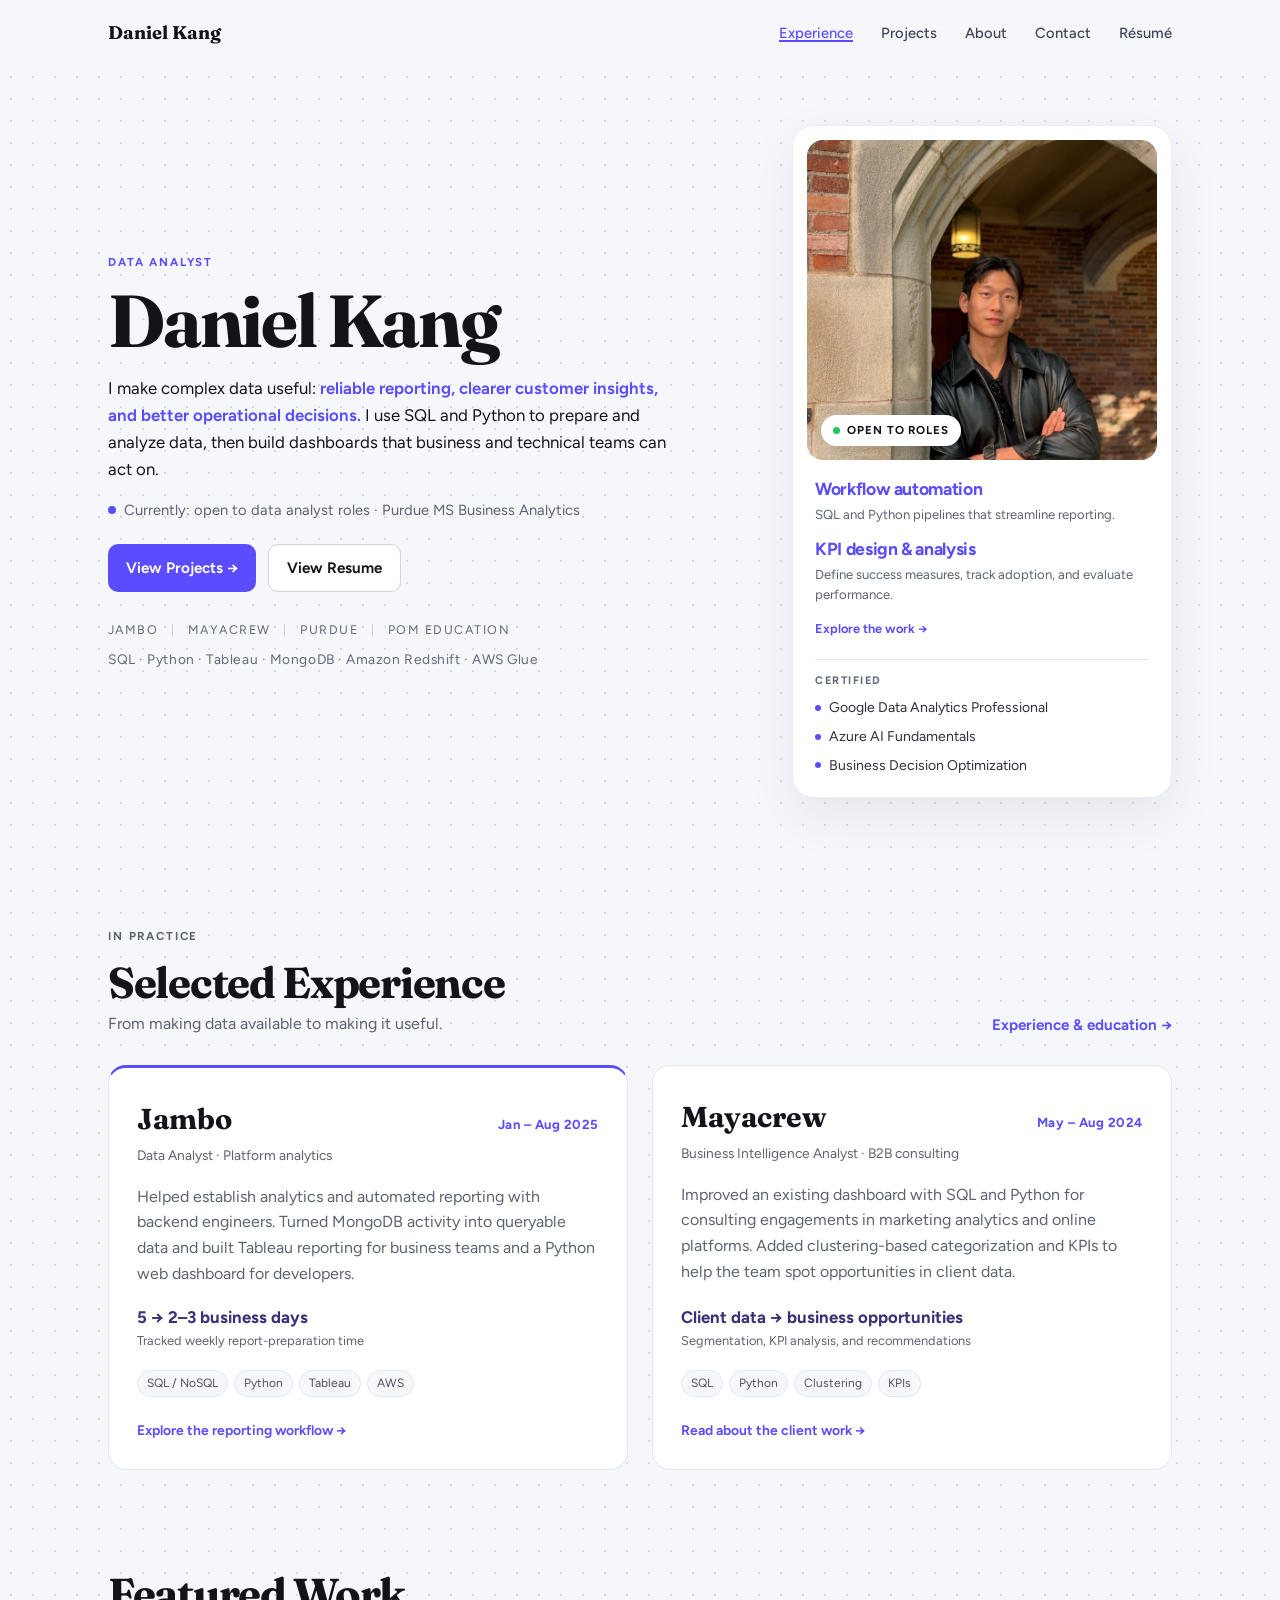
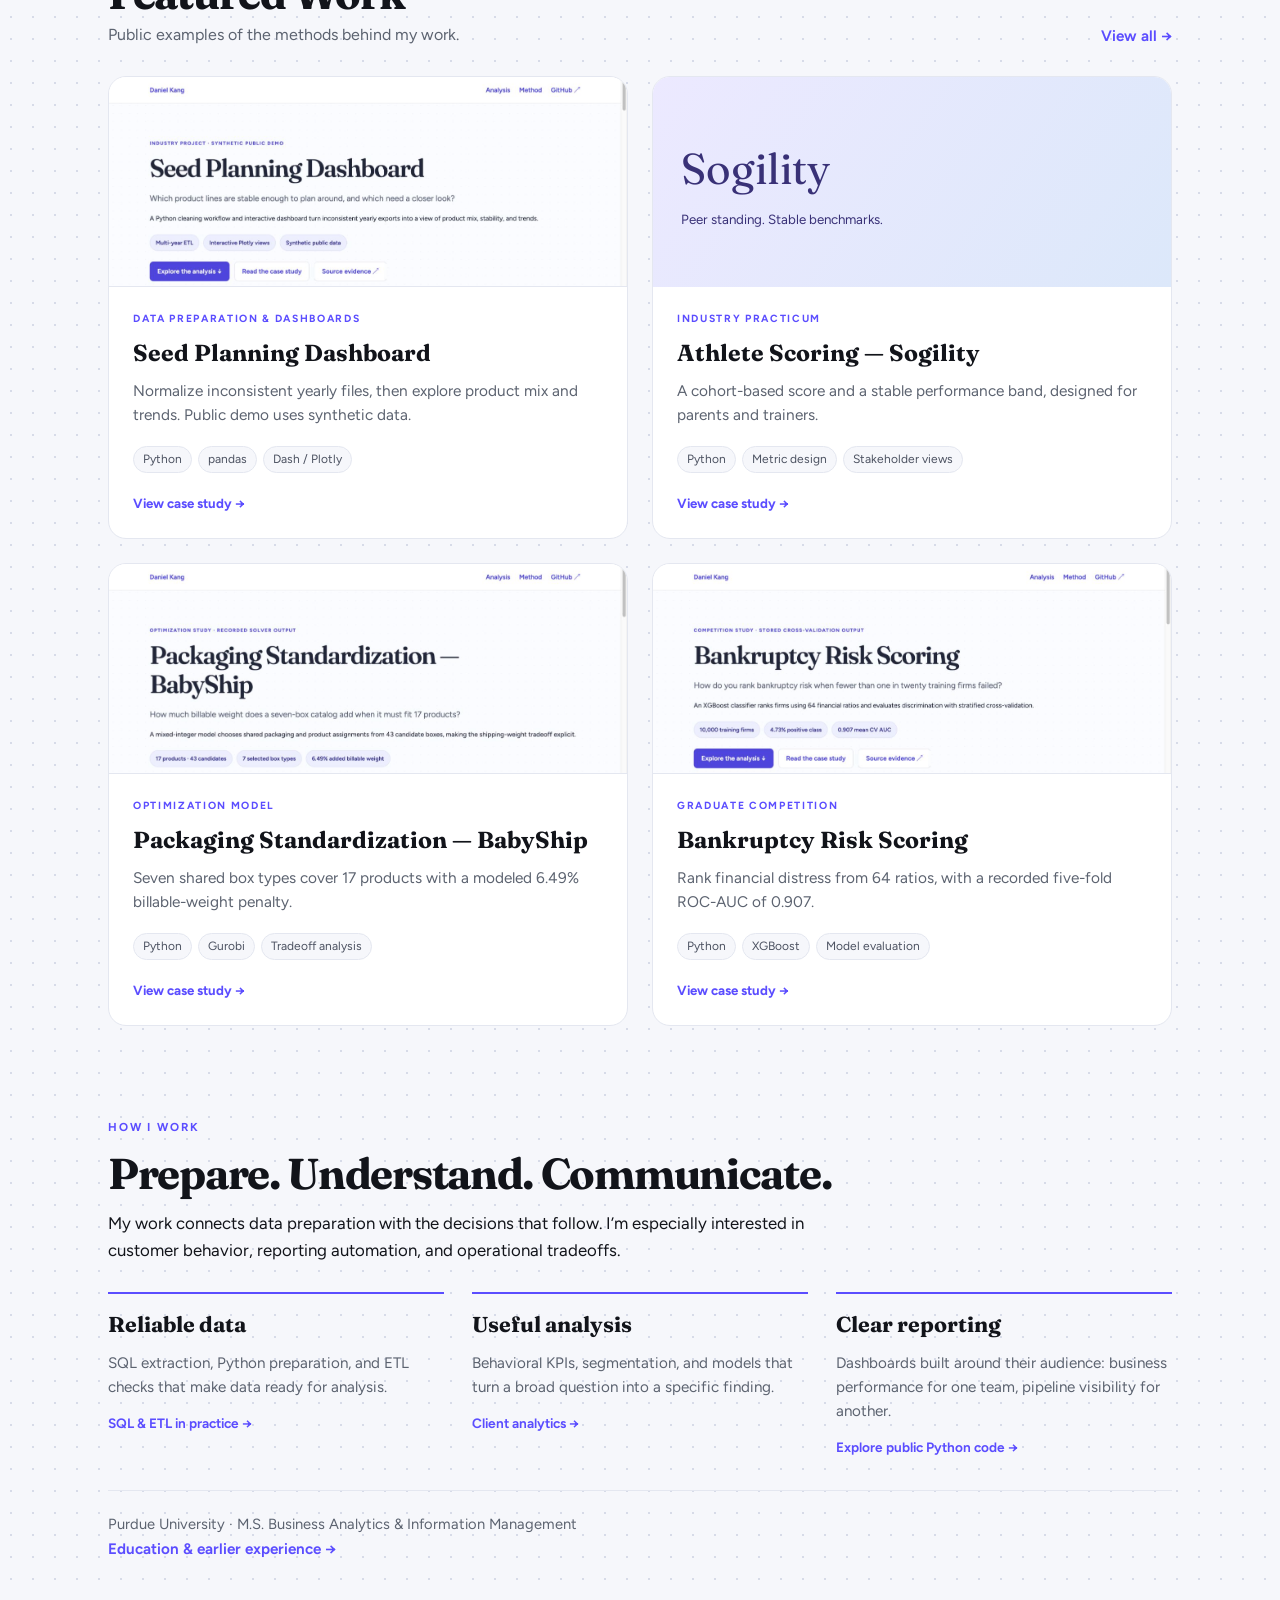
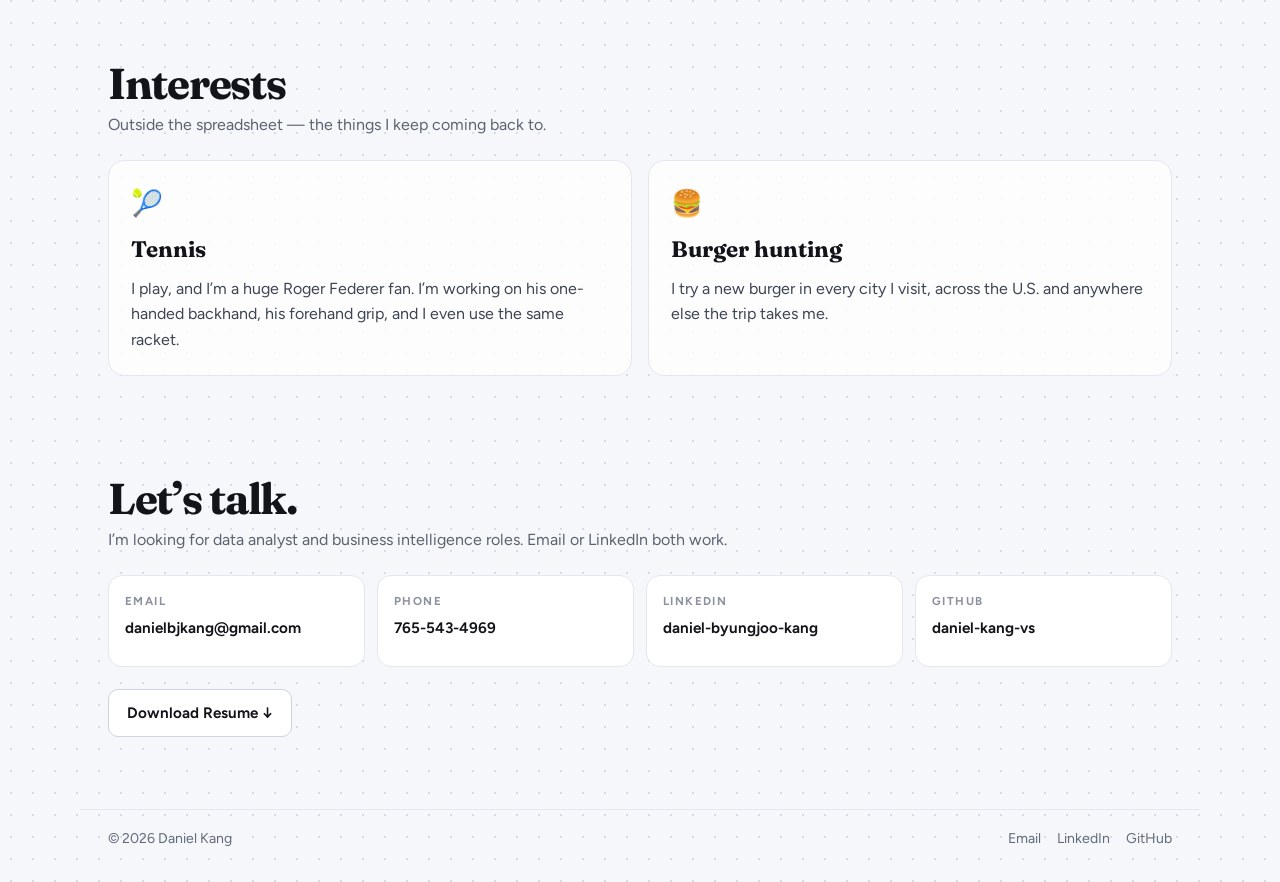
==== commit 6c3ea3cd: "Unify project case studies and publish source-backed dashboard evidence" ====
--- a/index.html
+++ b/index.html
@@ -106,8 +106,8 @@
     <div class="project-grid">
 <a class="project-card" href="projects/seed-demand.html"><img src="pngs/seed-dashboard-preview.png" alt="Seed Planning Dashboard" loading="lazy" width="640" height="360" /><div class="project-copy"><p class="eyebrow">Data preparation & dashboards</p><h3>Seed Planning Dashboard</h3><p class="project-summary">Normalize inconsistent yearly files, then explore product mix and trends. Public demo uses synthetic data.</p><p class="tags"><span>Python</span><span>pandas</span><span>Dash / Plotly</span></p><span class="card-cta">View case study →</span></div></a>
 <a class="project-card" href="projects/sogility.html"><div class="text-card-bg" aria-hidden="true"><span>Sogility</span><small>Peer standing. Stable benchmarks.</small></div><div class="project-copy"><p class="eyebrow">Industry practicum</p><h3>Athlete Scoring — Sogility</h3><p class="project-summary">A cohort-based score and a stable performance band, designed for parents and trainers.</p><p class="tags"><span>Python</span><span>Metric design</span><span>Stakeholder views</span></p><span class="card-cta">View case study →</span></div></a>
-<a class="project-card" href="projects/babyship.html"><img src="pngs/project-ip-optimization.png" alt="Packaging Standardization — BabyShip" loading="lazy" width="640" height="360" /><div class="project-copy"><p class="eyebrow">Optimization model</p><h3>Packaging Standardization — BabyShip</h3><p class="project-summary">A modeled 7-box solution cuts variety by 59%, with a 6.5% billable-weight penalty.</p><p class="tags"><span>Python</span><span>Gurobi</span><span>Tradeoff analysis</span></p><span class="card-cta">View case study →</span></div></a>
-<a class="project-card" href="projects/bankruptcy.html"><img src="pngs/project-bankruptcy.png" alt="Bankruptcy Risk Scoring" loading="lazy" width="640" height="360" /><div class="project-copy"><p class="eyebrow">Graduate competition</p><h3>Bankruptcy Risk Scoring</h3><p class="project-summary">Financial-distress ranking from messy ratios. Placed 3rd of 53 teams; validation limitations documented.</p><p class="tags"><span>Python</span><span>XGBoost</span><span>Model evaluation</span></p><span class="card-cta">View case study →</span></div></a>
+<a class="project-card" href="projects/babyship.html"><img src="pngs/project-ip-optimization.png" alt="Packaging Standardization — BabyShip" loading="lazy" width="640" height="360" /><div class="project-copy"><p class="eyebrow">Optimization model</p><h3>Packaging Standardization — BabyShip</h3><p class="project-summary">Seven shared box types cover 17 products with a modeled 6.49% billable-weight penalty.</p><p class="tags"><span>Python</span><span>Gurobi</span><span>Tradeoff analysis</span></p><span class="card-cta">View case study →</span></div></a>
+<a class="project-card" href="projects/bankruptcy.html"><img src="pngs/project-bankruptcy.png" alt="Bankruptcy Risk Scoring" loading="lazy" width="640" height="360" /><div class="project-copy"><p class="eyebrow">Graduate competition</p><h3>Bankruptcy Risk Scoring</h3><p class="project-summary">Rank financial distress from 64 ratios, with a recorded five-fold ROC-AUC of 0.907.</p><p class="tags"><span>Python</span><span>XGBoost</span><span>Model evaluation</span></p><span class="card-cta">View case study →</span></div></a>
     </div>
   </section>
 
--- a/style.css
+++ b/style.css
@@ -358,3 +358,10 @@
   .nav-links { visibility: hidden; }
   .nav-links.open { visibility: visible; }
 }
+
+/* Consistent, evidence-led project case studies */
+.case-toc{display:flex;flex-wrap:wrap;gap:12px 24px;padding:20px 0;margin:28px 0;border-block:1px solid #dce0eb;font-size:.92rem}
+.case-toc a{color:#4338ca;text-decoration:none}.case-steps li{padding:8px 0 8px 8px}
+.case-result{background:#eef0ff;border:1px solid #d7dcfa;border-radius:18px;padding:26px 30px;margin:38px 0}.case-result h2{margin-top:8px}
+.evidence-note{background:#f8fafc;border-left:3px solid #6366f1;padding:22px 26px;margin:32px 0}.evidence-note p{font-size:.95rem}
+@media(max-width:600px){.case-result,.evidence-note{padding:20px}.case-toc{gap:12px 18px}}
